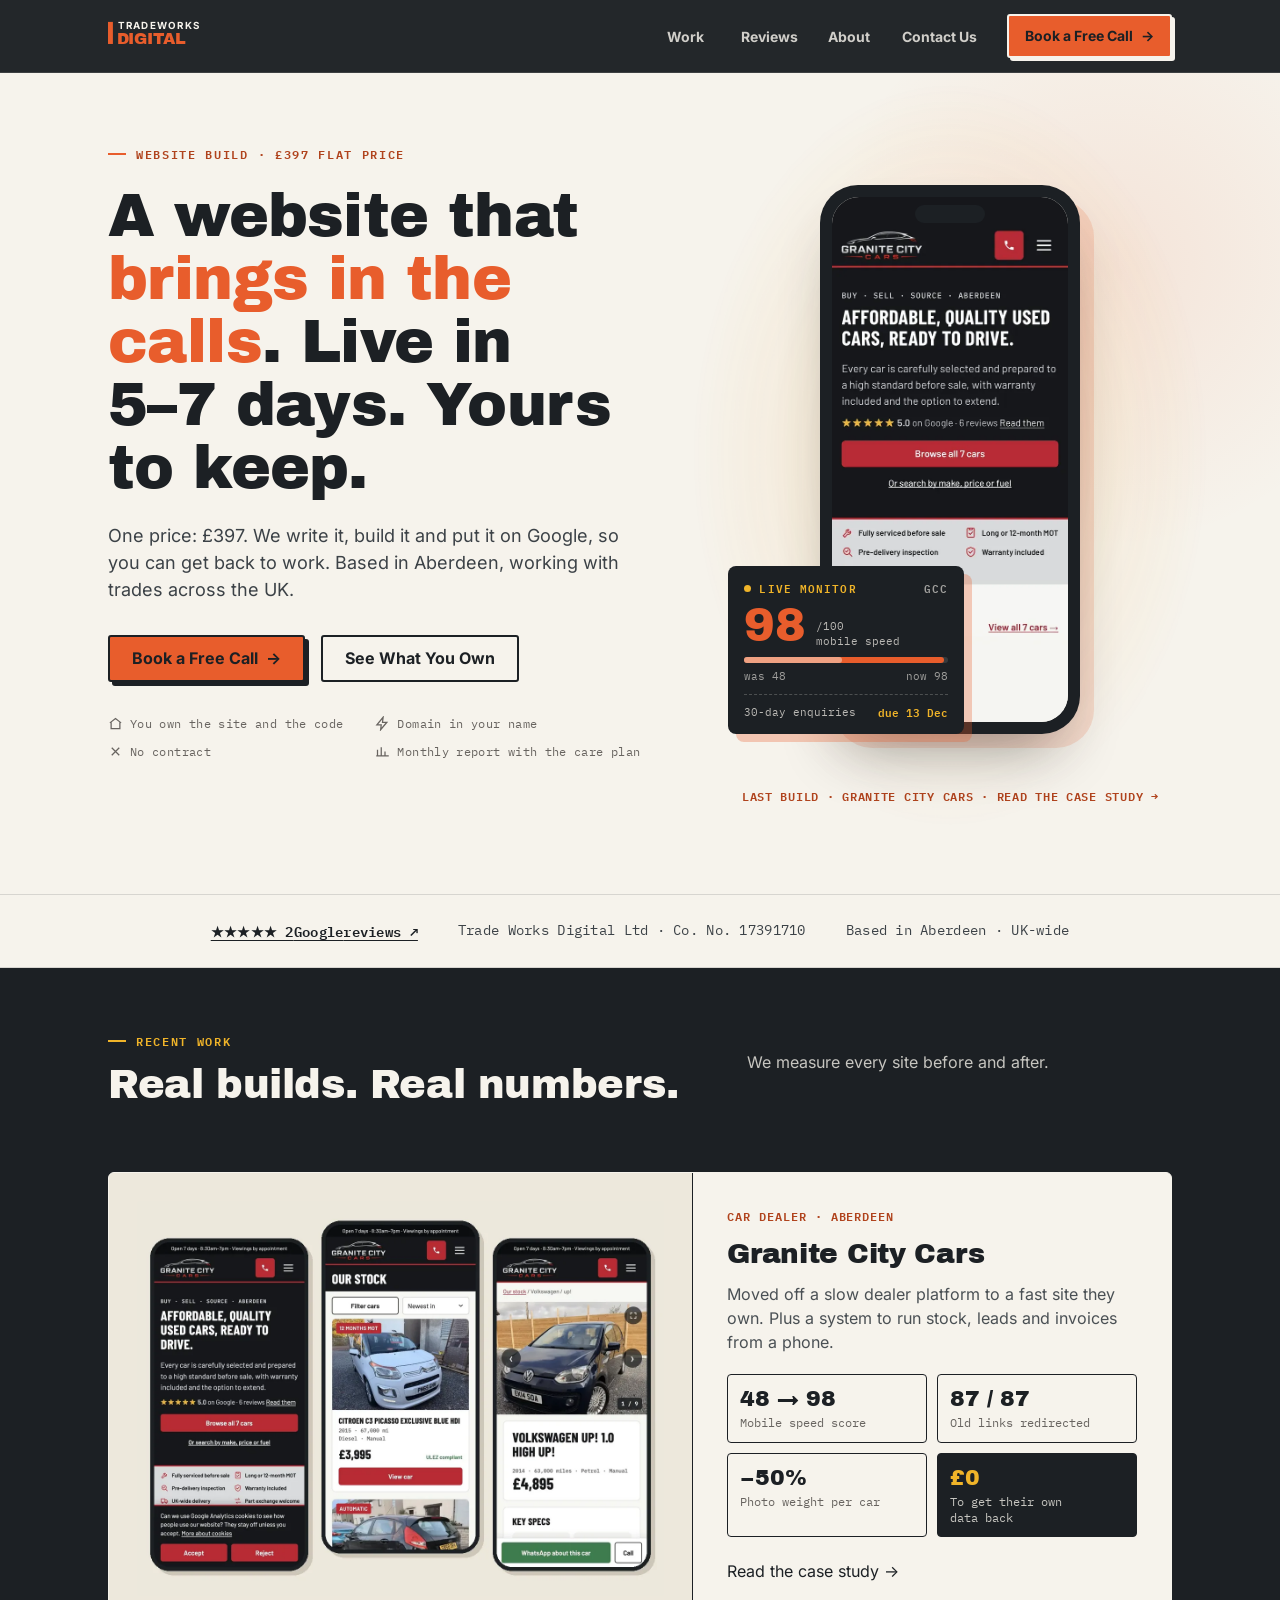
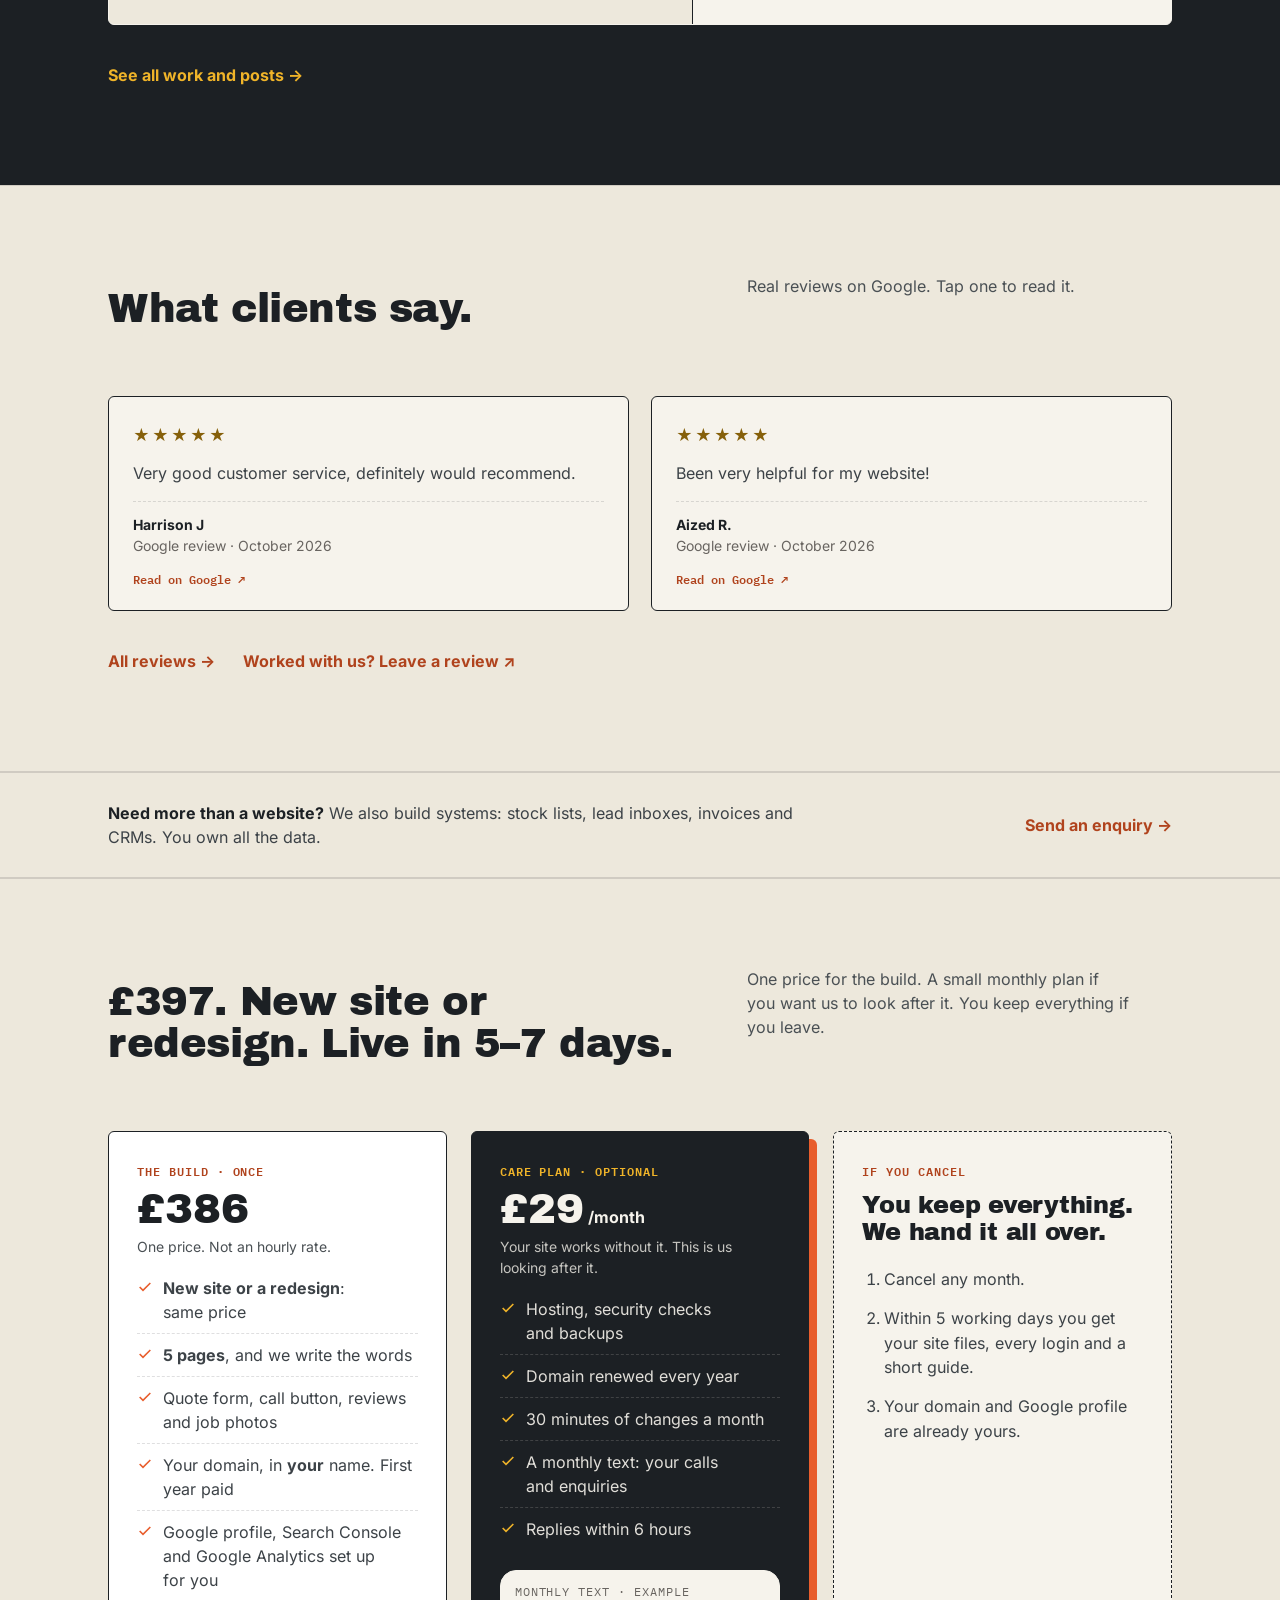
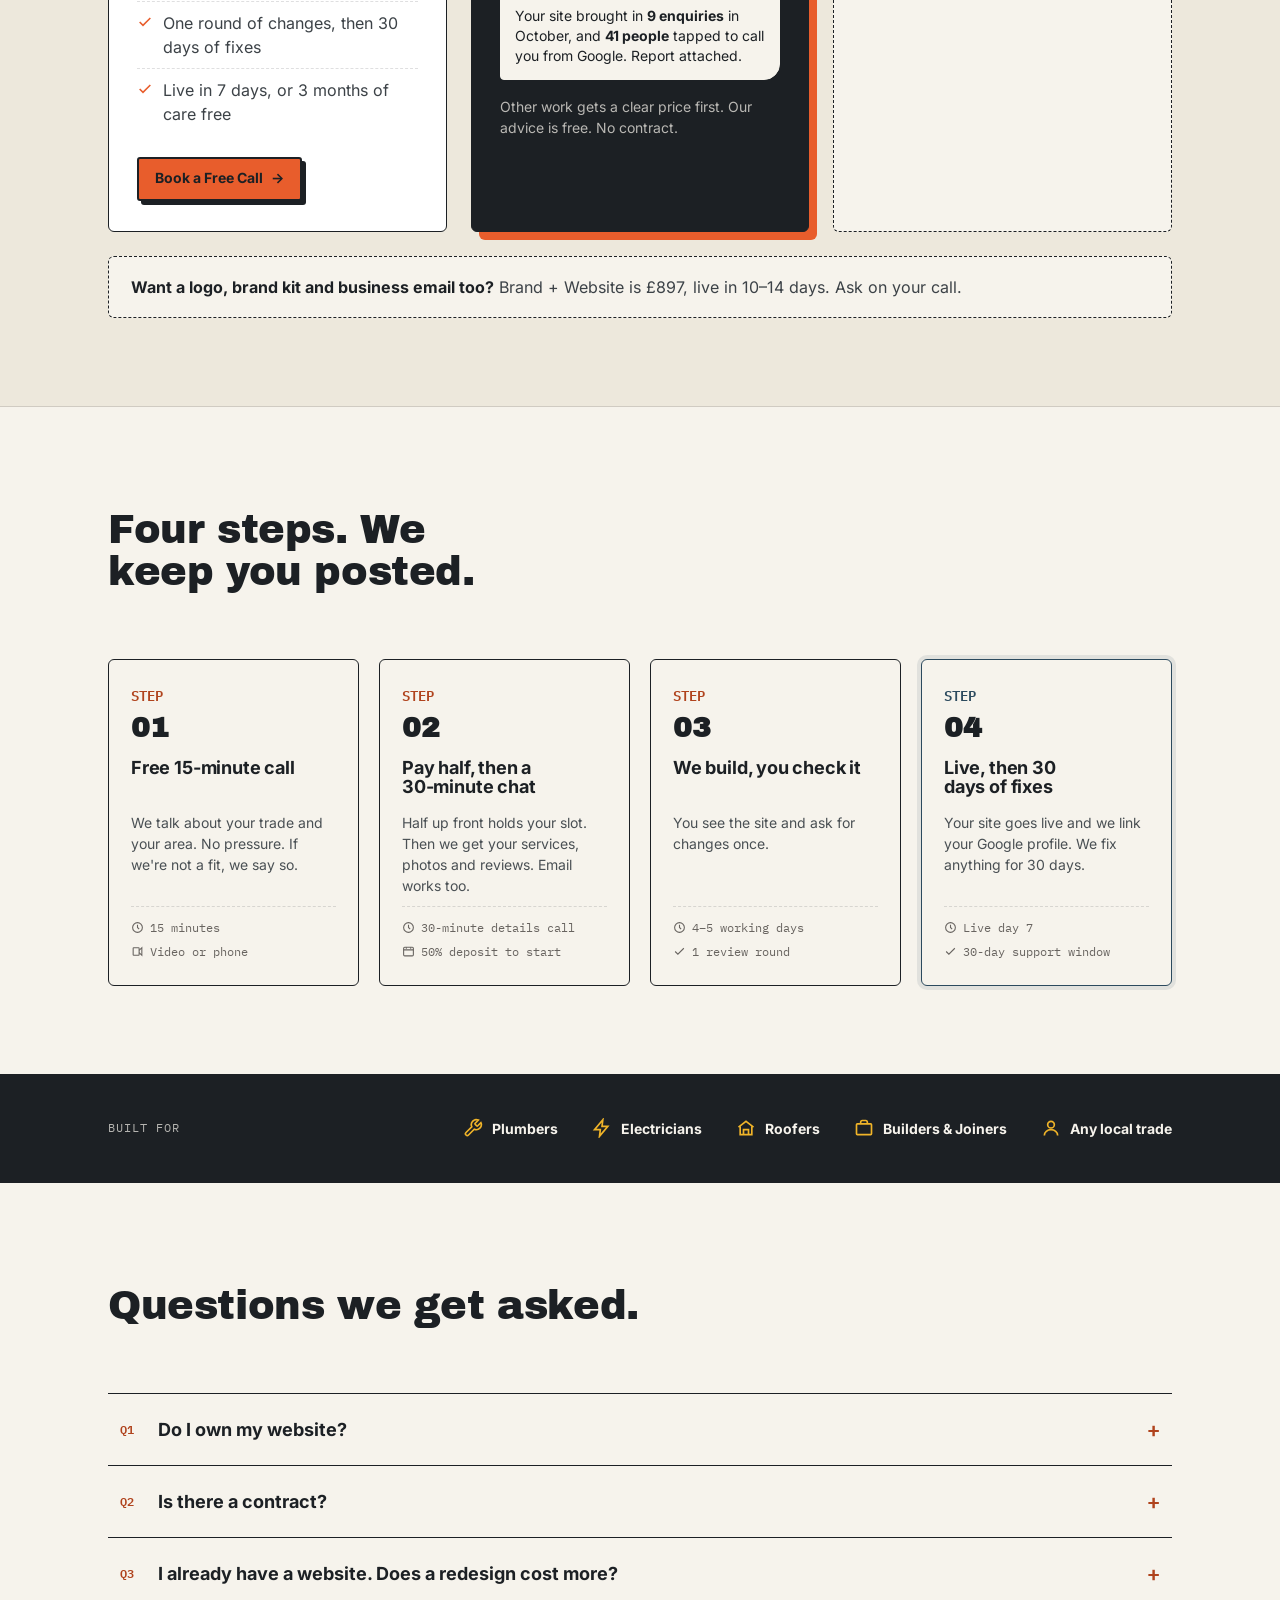
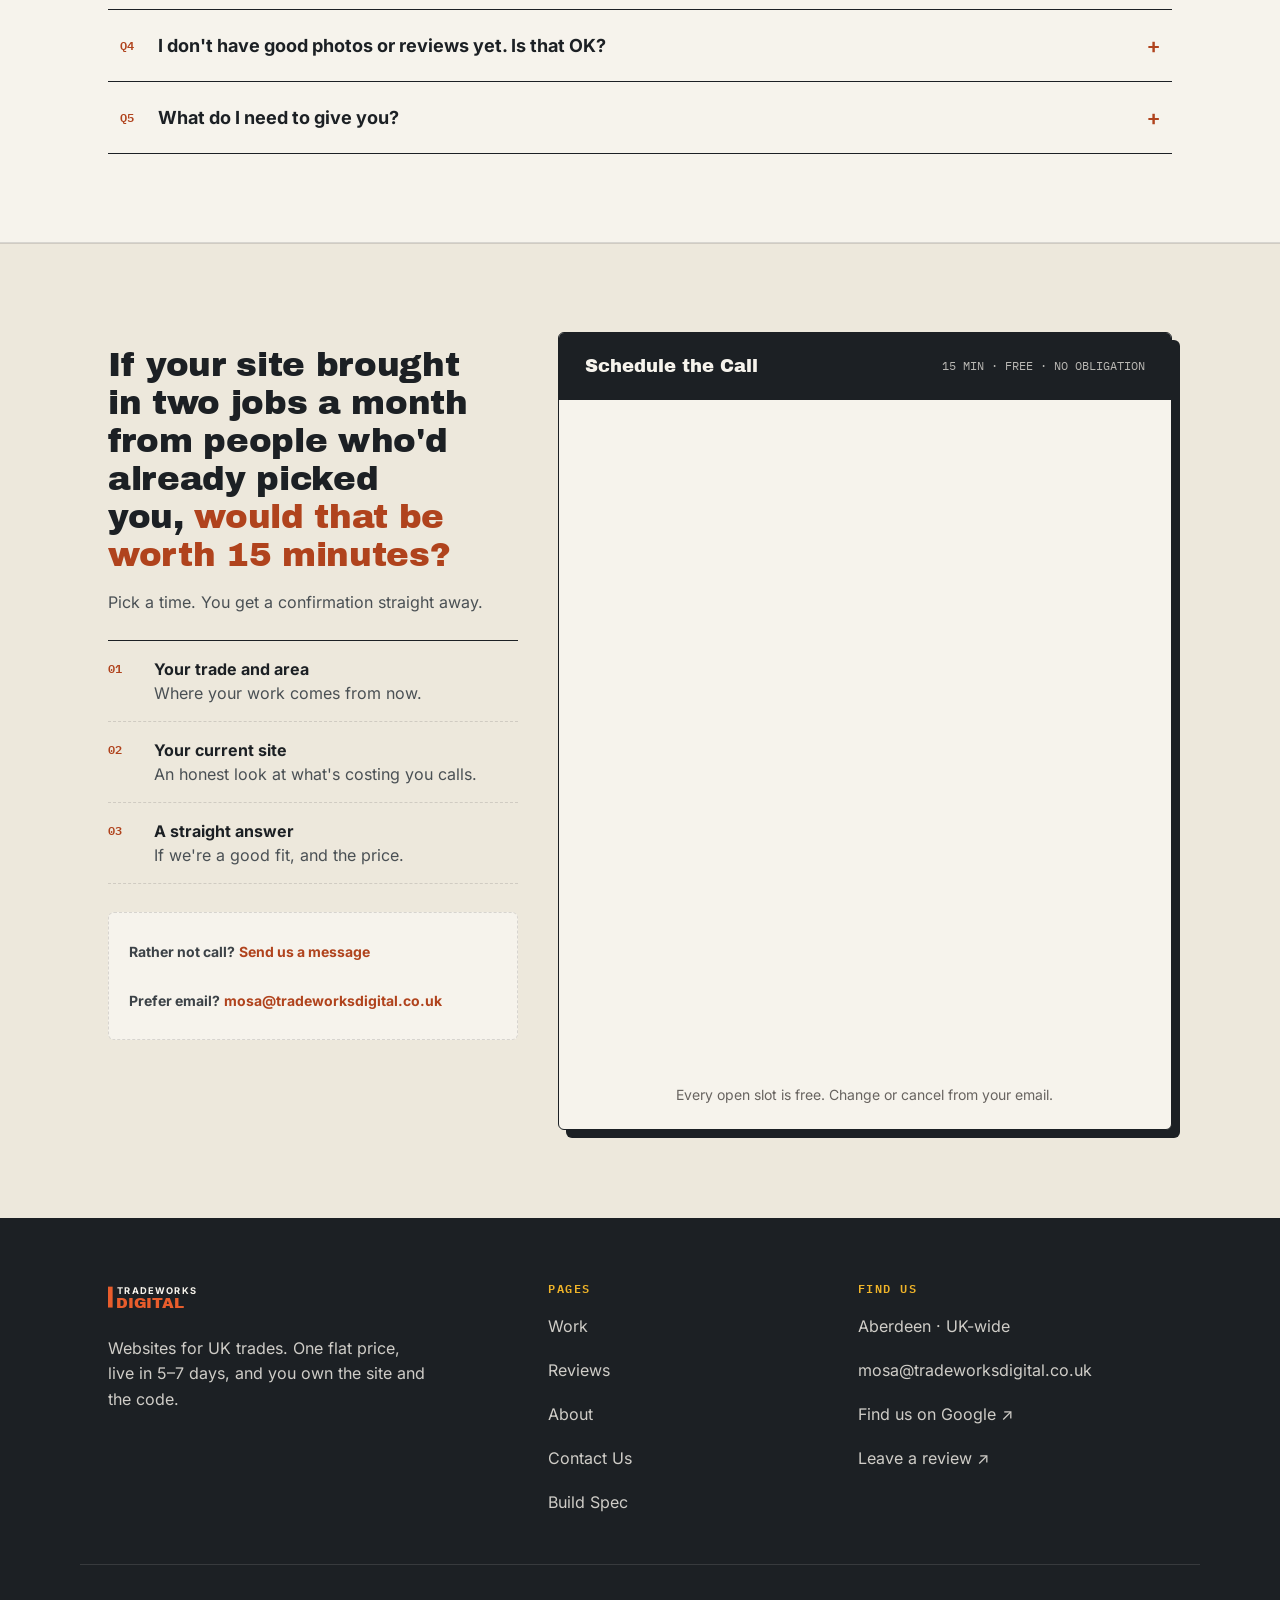
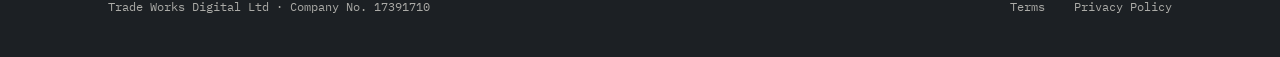
==== index.html @ 538f1e6b "Drop 27 section labels that only repeated their heading (Impeccable audit) Co-Authored-By: Claude Op" ====
<!DOCTYPE html>
<html lang="en-GB" class="no-js">
<head>
<meta charset="UTF-8">
<meta http-equiv="Content-Security-Policy" content="default-src 'self'; script-src 'self' 'sha256-6/lz1vq9qzdP3aj3UI9QHzFb2ZiH1ji3YXIqNXmiZIc=' 'sha256-ZiOa55It14nsoHtOd8aW+Wl+EVnmyFcN3dk/f5ePjhc=' 'sha256-xMEne5xSNlgeOligOATNEvyFpyN5H3HG/E/qDyG8S5Y=' https://app.cal.com; style-src 'self' 'unsafe-inline'; img-src 'self' data:; font-src 'self'; connect-src 'self' https://crm.tradeworksdigital.co.uk https://app.cal.com; frame-src https://app.cal.com; form-action 'self' https://crm.tradeworksdigital.co.uk; base-uri 'self'; object-src 'none'; upgrade-insecure-requests">
<meta name="text-scale" content="scale">
<meta name="viewport" content="width=device-width, initial-scale=1.0">
<script>document.documentElement.className=document.documentElement.className.replace('no-js','js');</script>
<title>Website Design for Trades in Aberdeen | Tradeworks Digital</title>
<meta name="description" content="We build websites for plumbers, electricians, roofers, and other trades across Aberdeen and the UK. Pay one flat price: £397. Your site goes live in 5–7 days. It gets your phone ringing.">
<meta name="robots" content="index, follow">
<meta name="theme-color" content="#1C2024">
<link rel="canonical" href="https://www.tradeworksdigital.co.uk/">
<link rel="icon" type="image/svg+xml" href="favicon-circle.svg">
<link rel="icon" type="image/png" sizes="32x32" href="favicon-circle-32.png">
<link rel="icon" type="image/png" sizes="16x16" href="favicon-circle-16.png">
<link rel="apple-touch-icon" sizes="180x180" href="apple-touch-icon.png">
<meta property="og:type" content="website">
<meta property="og:site_name" content="Tradeworks Digital">
<meta property="og:title" content="Website Design for Trades in Aberdeen | Tradeworks Digital">
<meta property="og:description" content="We build websites for plumbers, electricians, roofers, and other trades across Aberdeen and the UK. Pay one flat price: £397. Your site goes live in 5–7 days. It gets your phone ringing.">
<meta property="og:url" content="https://www.tradeworksdigital.co.uk/">
<!-- Share image (4 Nov 2026): source is build-scripts/share-image/share.html, rendered at 1200×630. -->
<meta property="og:image" content="https://www.tradeworksdigital.co.uk/images/share.jpg">
<meta property="og:image:width" content="1200">
<meta property="og:image:height" content="630">
<meta property="og:image:alt" content="Tradeworks Digital: a website that brings in the calls. Live in 5–7 days. Yours to keep.">
<meta name="twitter:card" content="summary_large_image">
<meta name="twitter:image" content="https://www.tradeworksdigital.co.uk/images/share.jpg">
<meta name="twitter:title" content="Website Design for Trades in Aberdeen | Tradeworks Digital">
<meta name="twitter:description" content="We build websites for plumbers, electricians, roofers, and other trades across Aberdeen and the UK. Pay one flat price: £397. Your site goes live in 5–7 days. It gets your phone ringing.">
<link rel="preload" as="font" type="font/woff2" href="fonts/archivo-black-400.woff2" crossorigin>
<link rel="preload" as="font" type="font/woff2" href="fonts/inter-400.woff2" crossorigin>
<link rel="stylesheet" href="site.css">
<style>
  /* ---------- HERO ---------- */
  .hero{padding:72px 0 76px; position:relative; overflow:hidden;}
  .hero::before{content:""; position:absolute; right:-140px; top:-120px; width:620px; height:620px; border-radius:50%; background:radial-gradient(circle, rgba(232,93,44,0.10), rgba(232,93,44,0) 65%); pointer-events:none;}
  .hero-grid{display:grid; grid-template-columns:1.12fr 0.88fr; gap:56px; align-items:center; position:relative;}
  .ticket-stamp{font-family:'IBM Plex Mono','IBM Plex Mono Fallback',monospace; font-size:0.75rem; font-weight:600; color:var(--steel); display:inline-flex; align-items:center; letter-spacing:0.06em; margin-bottom:18px;}
  .ticket-stamp .stamp-dot{display:inline-block; width:6px; height:6px; border-radius:50%; background:var(--orange); margin-right:7px;}
  .hero h1{font-size:clamp(2.375rem,5vw,3.75rem); margin-bottom:22px;}
  .hero h1 em{font-style:normal; color:var(--orange);}
  .hero p.lede{font-size:1.125rem; color:var(--ink-soft); max-width:520px; margin-bottom:32px;}
  .hero-ctas{display:flex; gap:16px; flex-wrap:wrap; margin-bottom:34px;}
  .trust-row{display:flex; gap:12px 26px; flex-wrap:wrap; font-family:'IBM Plex Mono','IBM Plex Mono Fallback',monospace; font-size:0.75rem; color:var(--grey); letter-spacing:0.03em;}
  .trust-row span{display:flex; align-items:center; gap:7px;}
  .trust-row svg{width:15px; height:15px; stroke:var(--grey); flex-shrink:0;}

  /* phone + mini ticket */
  .hero-visual{position:relative; display:flex; justify-content:center; padding:10px 0 30px;}
  .phone{width:260px; aspect-ratio:9/19; background:var(--ink); border-radius:38px; padding:12px; box-shadow:0 34px 60px -24px rgba(28,32,36,.45), 14px 14px 0 rgba(232,93,44,.16); position:relative;}
  .phone::before{content:""; position:absolute; top:20px; left:50%; width:70px; height:18px; margin-left:-35px; background:var(--ink); border-radius:12px; z-index:2;}
  .phone-screen{width:100%; height:100%; border-radius:27px; overflow:hidden; background:var(--paper);}
  .phone-screen img{width:100%; height:100%; object-fit:cover; object-position:top;}
  .screen-mock{height:100%; display:flex; flex-direction:column;}
  .sm-bar{background:var(--ink); padding:40px 14px 10px; display:flex; align-items:center; gap:6px;}
  .sm-bar i{width:4px; height:16px; background:var(--orange); display:block;}
  .sm-bar b{font:600 0.5rem/1 'IBM Plex Mono',monospace; letter-spacing:.12em; color:var(--paper);}
  .sm-body{padding:18px 14px; display:flex; flex-direction:column; gap:10px;}
  .sm-eyebrow{font:600 0.4688rem/1 'IBM Plex Mono',monospace; letter-spacing:.1em; color:var(--orange-dark);}
  .sm-h{font-family:'Archivo Black','Archivo Black Fallback',sans-serif; font-size:1.125rem; line-height:1.12;}
  .sm-h em{font-style:normal; color:var(--orange-dark);}
  .sm-line{height:6px; border-radius:3px; background:rgba(28,32,36,.12);}
  .sm-line.s{width:70%;}
  .sm-btn{align-self:flex-start; margin-top:4px; background:var(--orange); color:var(--ink); font:700 0.5625rem/1 'Inter',sans-serif; padding:9px 12px; border:1.5px solid var(--ink); box-shadow:2px 2px 0 var(--ink); border-radius:2px;}
  .sm-photo{margin:6px 14px 0; flex:1; min-height:120px; border-radius:6px; background:linear-gradient(160deg, #3a4a56, #1C2024); position:relative; overflow:hidden;}
  .sm-photo::after{content:""; position:absolute; left:-10%; right:-10%; bottom:-30%; height:70%; background:repeating-linear-gradient(-12deg, rgba(240,180,41,.0) 0 14px, rgba(240,180,41,.18) 14px 16px);}
  .sm-stars{padding:12px 14px 16px; font:600 0.5625rem/1 'IBM Plex Mono',monospace; color:var(--ink);}
  .phone-cap{position:absolute; bottom:0; left:0; right:0; text-align:center; font-family:'IBM Plex Mono','IBM Plex Mono Fallback',monospace; font-size:0.75rem; color:var(--grey); letter-spacing:.06em;}

  .mini-ticket{position:absolute; left:0; bottom:68px; width:252px; background:var(--ink); color:var(--paper); border-radius:6px; overflow:hidden; box-shadow:8px 8px 0 rgba(232,93,44,.30);}
  .mini-ticket::before{content:""; display:block; height:5px; background:var(--yellow);}
  .mt-in{padding:12px 14px 14px;}
  .mt-head{white-space:nowrap; display:flex; justify-content:space-between; align-items:center; gap:8px; padding-bottom:9px; border-bottom:1px dashed rgba(246,243,236,.22); font-family:'IBM Plex Mono','IBM Plex Mono Fallback',monospace; font-size:0.75rem;}
  .mt-head .num{color:rgba(246,243,236,.7);}
  .mt-status{display:inline-flex; align-items:center; color:var(--yellow); font-weight:600; border:1px solid var(--yellow); border-radius:2px; padding:3px 6px;}
  .mt-status .pulse-dot{width:6px; height:6px; margin-right:5px;}
  .mt-row{display:flex; justify-content:space-between; gap:10px; padding:7px 0; border-bottom:1px solid rgba(246,243,236,.1); font-size:0.7812rem;}
  .mt-row span{font-family:'IBM Plex Mono','IBM Plex Mono Fallback',monospace; font-size:0.75rem; color:rgba(246,243,236,.7);}
  .mt-total{display:flex; justify-content:space-between; align-items:baseline; padding-top:9px;}
  .mt-total span:first-child{font-family:'IBM Plex Mono','IBM Plex Mono Fallback',monospace; font-size:0.75rem; color:rgba(246,243,236,.7);}
  .mt-price{font-family:'Archivo Black','Archivo Black Fallback',sans-serif; font-size:1.5rem; color:var(--orange);}
  .results-card{display:block; text-decoration:none; color:var(--paper); width:276px; transition:transform .2s var(--ease), box-shadow .2s var(--ease);}
@media (hover:hover){ .results-card:hover{transform:translate(-3px,-3px); box-shadow:11px 11px 0 rgba(232,93,44,.45); color:var(--paper);} }
  .results-card:focus-visible{outline:3px solid var(--orange); outline-offset:4px;}
  .mt-big{display:flex; align-items:baseline; gap:10px; padding-top:12px; font-family:'Archivo Black','Archivo Black Fallback',sans-serif;}
  .mt-from{font-size:1.375rem; color:rgba(246,243,236,.66);}
  .mt-arrow{font-size:1.125rem; color:rgba(246,243,236,.66);}
  .mt-big .mt-price{font-size:2.125rem; line-height:1;}
  .mt-biglabel{font-family:'IBM Plex Mono','IBM Plex Mono Fallback',monospace; font-size:0.75rem; color:rgba(246,243,236,.7); padding:4px 0 8px; border-bottom:1px solid rgba(246,243,236,.1);}
  .results-card .mt-row{align-items:center;}
  .results-card .mt-row span, .results-card .mt-row b{white-space:nowrap;}
  .mt-row b.pending{font-family:'IBM Plex Mono','IBM Plex Mono Fallback',monospace; font-size:0.75rem; font-weight:600; color:var(--yellow);}
  .mt-foot{display:flex; justify-content:space-between; align-items:center; gap:8px; padding-top:10px; font-size:0.75rem; color:rgba(246,243,236,.75);}
  .mt-go{font-weight:700; color:var(--paper); white-space:nowrap;}
  .mt-go .arrow{display:inline-block; transition:transform .18s var(--ease);}
@media (hover:hover){ .results-card:hover .mt-go .arrow{transform:translateX(4px);} }

  /* ---------- PROOF STRIP ---------- */
  .proof-strip{background:var(--steel); color:var(--paper); padding:18px 0;}
  .proof-strip .wrap{display:flex; align-items:center; justify-content:center; flex-wrap:wrap; gap:14px 40px;}
  .proof-strip span{font-family:'IBM Plex Mono','IBM Plex Mono Fallback',monospace; font-size:0.875rem; font-weight:500; letter-spacing:0.02em; color:var(--paper); text-align:center;}

  /* ---------- OFFER ---------- */
  .offer{background:var(--paper-dim); border-top:1px solid var(--line); border-bottom:1px solid var(--line);}
  .offer-grid{display:grid; grid-template-columns:1fr 1fr; border:1.5px solid var(--ink); border-radius:6px; overflow:hidden; background:var(--paper); box-shadow:8px 8px 0 var(--ink);}
  .offer-col{padding:38px 36px;}
  .offer-col + .offer-col{border-left:1.5px solid var(--ink); background:var(--ink); color:var(--paper);}
  .offer-col h3{font-size:0.875rem; font-family:'IBM Plex Mono','IBM Plex Mono Fallback',monospace; letter-spacing:0.08em; text-transform:uppercase; color:var(--orange-dark); margin-bottom:20px;}
  .offer-col.dark h3{color:var(--yellow);}
  .offer-list{list-style:none;}
  .offer-list li{display:flex; gap:12px; align-items:flex-start; padding:11px 0; border-bottom:1px dashed var(--line); font-size:1rem; transition:transform .18s var(--ease);}
  .offer-col.dark .offer-list li{border-bottom:1px dashed rgba(246,243,236,0.18);}
  .offer-list li:last-child{border-bottom:none;}
  .offer-list svg{width:16px; height:16px; flex-shrink:0; margin-top:3px; stroke:var(--orange);}
  .offer-col.dark .offer-list svg{stroke:var(--yellow);}
  @media (hover:hover){ .offer-list li:hover{transform:translateX(4px);} }
  .price-tag{margin-top:26px; padding-top:22px; border-top:1.5px solid rgba(246,243,236,0.2); display:flex; align-items:flex-end; justify-content:space-between; gap:16px; flex-wrap:wrap;}
  .price-tag .amt{font-family:'Archivo Black','Archivo Black Fallback',sans-serif; font-size:2.5rem; color:var(--paper); line-height:1;}
  .price-tag .sub{font-family:'IBM Plex Mono','IBM Plex Mono Fallback',monospace; font-size:0.75rem; color:rgba(246,243,236,0.7); margin-top:6px;}

  /* ---------- PROCESS ---------- */
  .process-list{display:flex; flex-direction:column;}
  .p-step{display:grid; grid-template-columns:90px 1fr; gap:28px; padding:30px 0; border-top:1.5px solid var(--ink);}
  .process-list .p-step:last-child{border-bottom:1.5px solid var(--ink);}
  .p-step .step-num{font-family:'IBM Plex Mono','IBM Plex Mono Fallback',monospace; font-size:0.875rem; font-weight:600; color:var(--orange-dark); align-self:start;}
  .p-step .step-num .big{display:block; font-family:'Archivo Black','Archivo Black Fallback',sans-serif; font-size:2.125rem; color:var(--ink); margin-top:2px;}
  .p-step-body h3{font-size:1.25rem; margin-bottom:8px; font-family:'Inter','Inter Fallback',sans-serif; font-weight:700;}
  .p-step-body p{color:var(--ink-muted); font-size:1rem; max-width:560px; margin-bottom:10px;}
  .p-step-body .meta{font-family:'IBM Plex Mono','IBM Plex Mono Fallback',monospace; font-size:0.75rem; color:var(--grey); display:flex; gap:16px; flex-wrap:wrap;}
  .p-step-body .meta span{display:flex; align-items:center; gap:6px;}
  .p-step-body .meta svg{width:13px; height:13px; stroke:var(--grey);}

  /* ---------- WORK TEASER ---------- */
  .work-teaser{background:var(--ink); color:var(--paper);}
  .work-teaser .section-head p{color:rgba(246,243,236,.78);}
  .case-card{display:grid; grid-template-columns:1.1fr 0.9fr; background:var(--paper); color:var(--ink); border:1.5px solid var(--paper); border-radius:6px; overflow:hidden; text-decoration:none;}
@media (hover:hover){ .case-card.lift:hover{box-shadow:7px 7px 0 var(--orange);} }
  .case-media{background:var(--paper-dim); padding:28px; display:flex; align-items:center; justify-content:center; border-right:1.5px solid var(--ink);}
  .browser{width:100%; background:var(--paper); border:1.5px solid var(--ink); border-radius:6px; overflow:hidden; box-shadow:6px 6px 0 rgba(28,32,36,.12);}
  .browser-bar{display:flex; gap:5px; padding:8px 10px; background:var(--ink);}
  .browser-bar i{width:8px; height:8px; border-radius:50%; background:rgba(246,243,236,.35); display:block;}
  .browser img{width:100%; aspect-ratio:16/10; object-fit:cover; object-position:top;}
  .browser-mock{aspect-ratio:16/10; display:grid; grid-template-rows:auto 1fr; background:#F4F1EC;}
  .bm-nav{display:flex; align-items:center; justify-content:space-between; padding:10px 14px; background:#141414; color:#fff; font:700 0.625rem/1 'Inter',sans-serif; letter-spacing:.06em;}
  .bm-nav b{color:#FF5A52;}
  .bm-grid{display:grid; grid-template-columns:repeat(3, minmax(0,1fr)); gap:10px; padding:14px;}
  .bm-car{background:#fff; border:1px solid rgba(0,0,0,.08); border-radius:4px; overflow:hidden;}
  .bm-car i{display:block; aspect-ratio:4/3; background:linear-gradient(150deg,#c9ccd1,#8d939b);}
  .bm-car s{display:block; height:5px; margin:7px 8px 3px; background:rgba(0,0,0,.14); border-radius:3px; text-decoration:none;}
  .bm-car u{display:block; height:5px; width:45%; margin:0 8px 8px; background:#E0312B; border-radius:3px; text-decoration:none;}
  .case-body{padding:34px 34px 32px; display:flex; flex-direction:column; gap:14px;}
  .case-tag{font-family:'IBM Plex Mono','IBM Plex Mono Fallback',monospace; font-size:0.75rem; font-weight:600; letter-spacing:.08em; color:var(--orange-dark);}
  .case-body h3, .case-body h2{font-size:1.75rem;}
  .case-body p{color:var(--ink-muted); font-size:1rem;}
  .case-stats{list-style:none; display:grid; grid-template-columns:repeat(3, minmax(0,1fr)); gap:10px; margin:6px 0 8px;}
  .case-stats li{border:1.5px solid var(--ink); border-radius:4px; padding:12px 12px 10px;}
  .case-stats b{display:block; font-family:'Archivo Black','Archivo Black Fallback',sans-serif; font-size:1.375rem; font-weight:400; line-height:1.1;}
  .case-stats span{display:block; margin-top:4px; font-family:'IBM Plex Mono','IBM Plex Mono Fallback',monospace; font-size:0.75rem; color:var(--grey); line-height:1.35;}
  .case-body .btn{align-self:flex-start; margin-top:auto;}
  .work-more{margin-top:28px;}
  .work-more .tlink{color:var(--yellow);}

  /* ---------- REVIEWS TEASER ---------- */
  .reviews-teaser{background:var(--paper-dim); border-top:1px solid var(--line); border-bottom:1px solid var(--line);}
  .review-grid{display:grid; grid-template-columns:repeat(3, minmax(0,1fr)); gap:22px;}
  .review-card{background:var(--paper); border:1.5px solid var(--ink); border-radius:6px; padding:26px 24px 22px; display:flex; flex-direction:column; gap:14px; text-decoration:none; color:var(--ink);}
  .review-card .stars{color:#B7820F; font-size:1rem; letter-spacing:2px;}
  .review-card blockquote{font-size:1rem; line-height:1.6; color:var(--ink-soft); flex-grow:1;}
  .review-card .who{font-weight:700; font-size:0.875rem; border-top:1px dashed var(--line); padding-top:12px;}
  .review-card .who span{display:block; font-weight:400; font-size:0.875rem; color:var(--grey);}
  .review-card .go{font-family:'IBM Plex Mono','IBM Plex Mono Fallback',monospace; font-size:0.75rem; font-weight:600; color:var(--orange-dark);}
  .review-ask{background:var(--ink); color:var(--paper); border-color:var(--ink); justify-content:space-between;}
  .review-ask h3{font-size:1.375rem;}
  .review-ask p{color:rgba(246,243,236,.78); font-size:1rem;}
  .reviews-more{margin-top:28px;}

  /* ---------- TRADES BAR ---------- */
  .trades-bar{background:var(--ink); color:var(--paper); padding:44px 0;}
  .trades-bar .wrap{display:flex; align-items:center; justify-content:space-between; flex-wrap:wrap; gap:26px;}
  .trades-bar .label{font-family:'IBM Plex Mono','IBM Plex Mono Fallback',monospace; font-size:0.75rem; letter-spacing:0.08em; text-transform:uppercase; color:rgba(246,243,236,0.7);}
  .trades-icons{display:flex; gap:34px; flex-wrap:wrap;}
  .trades-icons span{display:flex; align-items:center; gap:9px; font-size:0.875rem; font-weight:600;}
  .trades-icons svg{width:20px; height:20px; stroke:var(--yellow);}

  /* ---------- FAQ ---------- */
  .faq{border-bottom:1px solid var(--line);}
  .faq-list{display:flex; flex-direction:column;}
  .faq-item{border-top:1.5px solid var(--ink);}
  .faq-list .faq-item:last-child{border-bottom:1.5px solid var(--ink);}
  .faq-item summary{list-style:none; cursor:pointer; display:flex; justify-content:space-between; align-items:center; gap:20px; padding:22px 12px; font-weight:700; font-size:1.125rem;}
  .faq-item summary::-webkit-details-marker{display:none;}
  .faq-item summary .qhead{display:flex; align-items:center; flex-grow:1;}
  .faq-item summary .qnum{font-family:'IBM Plex Mono','IBM Plex Mono Fallback',monospace; font-size:0.75rem; color:var(--orange-dark); margin-right:14px; flex-shrink:0;}
  .faq-item summary .plus{font-family:'IBM Plex Mono','IBM Plex Mono Fallback',monospace; font-size:1.375rem; line-height:1; color:var(--orange-dark); flex-shrink:0;}
  .faq-item .faq-a{padding:0 12px 24px 50px; color:var(--ink-muted); font-size:1rem; max-width:720px;}

  /* ---------- BOOKING ---------- */
  .booking{background:var(--paper-dim); border-top:1px solid var(--line);}
  .book-grid{display:grid; grid-template-columns:0.8fr 1.2fr; gap:40px; align-items:start;}
  .book-side h2{font-size:clamp(1.75rem,3.4vw,2.5rem); margin:14px 0 16px;}
  .book-side > p{color:var(--ink-muted); font-size:1rem; margin-bottom:26px;}
  .call-list{list-style:none; display:flex; flex-direction:column; gap:0; border-top:1.5px solid var(--ink); margin-bottom:28px;}
  .call-list li{display:grid; grid-template-columns:34px 1fr; gap:12px; padding:16px 0; border-bottom:1px dashed var(--line); font-size:1rem;}
  .call-list .n{font-family:'IBM Plex Mono','IBM Plex Mono Fallback',monospace; font-size:0.75rem; font-weight:600; color:var(--orange-dark); padding-top:2px;}
  .call-list b{display:block;}
  .call-list span{color:var(--ink-muted);}
  .book-alt{background:var(--paper); border:1.5px dashed var(--line); border-radius:6px; padding:18px 20px; font-size:0.875rem; color:var(--ink-soft); display:flex; flex-direction:column; gap:8px;}
  .book-panel{background:var(--paper); border:1.5px solid var(--ink); border-radius:6px; overflow:hidden; box-shadow:8px 8px 0 var(--ink);}
  .book-panel-head{background:var(--ink); color:var(--paper); padding:20px 26px; display:flex; justify-content:space-between; align-items:center; flex-wrap:wrap; gap:10px;}
  .book-panel-head .t{font-family:'Archivo Black','Archivo Black Fallback',sans-serif; font-size:1.125rem;}
  .book-panel-head .d{font-family:'IBM Plex Mono','IBM Plex Mono Fallback',monospace; font-size:0.75rem; color:rgba(246,243,236,0.72);}
  .book-body-single{padding:20px 20px 24px;}
  .book-body-single #cal-inline{width:100%; height:650px; overflow-y:auto;}
  .book-note{font-size:0.875rem; color:var(--grey); margin-top:14px; line-height:1.5; text-align:center;}

  @media (max-width:860px){
    .hero{padding:44px 0 56px;}
    .hero-grid, .offer-grid, .case-card, .book-grid{grid-template-columns:1fr;}
    .offer-col + .offer-col{border-left:none; border-top:1.5px solid var(--ink);}
    .hero-visual{padding-top:24px;}
    .phone{width:230px;}
    .mini-ticket{left:auto; right:50%; margin-right:20px; bottom:40px; width:268px;}
    .case-media{border-right:none; border-bottom:1.5px solid var(--ink); padding:18px;}
    .case-body{padding:24px 22px;}
    .case-stats b{font-size:1.125rem;}
    .review-grid{grid-template-columns:1fr;}
    .p-step{grid-template-columns:56px 1fr; gap:16px; padding:24px 0;}
    .p-step::before{left:-12px;}
    .p-step .step-num .big{font-size:1.5rem;}
    .faq-item .faq-a{padding-left:12px;}
    .offer-grid{box-shadow:5px 5px 0 var(--ink);}
  }
  @media (max-width:420px){
    .mini-ticket{right:auto; left:0; margin-right:0;}
  }


  /* BREATHE on the light hero: a warm amber glow behind the phone swells in time with the
     MONITORED dot, about six breaths (~15s), then rests. Pauses off screen; still for reduced motion. */
  .hero-visual{isolation:isolate;}
  .breathe{position:absolute; left:50%; top:46%; width:540px; height:780px; margin:-390px 0 0 -270px; z-index:-1; pointer-events:none;
    background:radial-gradient(closest-side, rgba(240,160,41,.38), rgba(240,160,41,.12) 55%, rgba(240,160,41,0));
    opacity:.7; transform:scale(.97); animation:tw-breathe 2.4s ease-in-out 6 both; will-change:transform, opacity;}
  @keyframes tw-breathe{0%,100%{opacity:.7; transform:scale(.97);}50%{opacity:1; transform:scale(1.07);}}
  .results-card .pulse-dot{animation:tw-pulse 2.4s ease-in-out 6;}
  .hero.is-offscreen .breathe, .hero.is-offscreen .pulse-dot{animation-play-state:paused;}
  @media (max-width:860px){ .breathe{width:420px; height:620px; margin:-310px 0 0 -210px; top:50%;} }
  .results-card:not(a){cursor:default;}
  @media (hover:hover){ .results-card:not(a):hover{transform:none; box-shadow:8px 8px 0 rgba(232,93,44,.30);} }

  /* ---------- CUSTOM SYSTEMS (premium) ---------- */
  .custom-band{background:var(--ink); color:var(--paper);}
  .custom-grid{display:grid; grid-template-columns:1.05fr .95fr; gap:44px; align-items:center;}
  .custom-grid h2{font-size:clamp(1.75rem,3.4vw,2.5rem); margin:14px 0 16px;}
  .custom-grid > div > p{color:rgba(246,243,236,.82); font-size:1rem; margin-bottom:26px; max-width:520px;}
  .custom-card{background:var(--paper); color:var(--ink); border:1.5px solid var(--paper); border-radius:6px; padding:28px 26px; box-shadow:8px 8px 0 var(--orange); display:flex; flex-direction:column; gap:12px;}
  .custom-card .tag{font-family:'IBM Plex Mono','IBM Plex Mono Fallback',monospace; font-size:0.75rem; font-weight:600; letter-spacing:.08em; color:var(--orange-dark);}
  .custom-card h3{font-size:1.375rem;}
  .custom-card ul{list-style:none; border-top:1.5px solid var(--ink);}
  .custom-card li{padding:11px 0; border-bottom:1px dashed var(--line); font-size:1rem; color:var(--ink-soft);}
  .custom-card .own{font-size:0.875rem; color:var(--ink-muted);}
  @media (max-width:860px){ .custom-grid{grid-template-columns:1fr; gap:32px;} }

  /* ---------- 6 Nov: ownership pitch additions ---------- */
  .own-badges{list-style:none; display:flex; flex-wrap:wrap; gap:10px;}
  .own-badges li{display:flex; align-items:center; gap:9px; background:var(--ink); color:var(--paper); padding:11px 15px; border-radius:var(--radius); font-weight:700; font-size:1rem;}
  .own-badges svg{width:17px; height:17px; stroke:var(--yellow); flex-shrink:0;}
  .o-card .text-bubble{margin-top:20px; background:var(--paper); color:var(--ink); border:1.5px solid var(--paper); border-radius:16px 16px 16px 4px; padding:12px 14px;}
  .o-card .text-bubble .tb-label{display:block; font-family:'IBM Plex Mono','IBM Plex Mono Fallback',monospace; font-size:0.75rem; letter-spacing:.08em; color:var(--grey); margin-bottom:5px;}
  .o-card .text-bubble p{font-size:0.875rem; line-height:1.45;}

  .work-tabs{display:flex; flex-wrap:wrap; gap:10px; margin:0 0 26px;}
  .work-tab{font:inherit; font-weight:700; font-size:1rem; min-height:44px; padding:10px 18px; border-radius:var(--radius); border:1.5px solid rgba(246,243,236,.45); background:transparent; color:var(--paper); cursor:pointer; display:inline-flex; align-items:center; gap:10px; transition:background var(--dur) var(--ease), color var(--dur) var(--ease), border-color var(--dur) var(--ease);}
  .work-tab .count{font-family:'IBM Plex Mono','IBM Plex Mono Fallback',monospace; font-size:0.75rem; font-weight:600; opacity:.8;}
  .work-tab[aria-selected="true"]{background:var(--paper); color:var(--ink); border-color:var(--paper);}
  @media (hover:hover){ .work-tab[aria-selected="false"]:hover{border-color:var(--paper);} }
  .work-tab:focus-visible{outline:3px solid var(--orange); outline-offset:3px;}
  .work-panel[hidden]{display:none;}
  .case-stats.four{grid-template-columns:repeat(2, minmax(0,1fr));}
  .case-stats li.own-tile{background:var(--ink); color:var(--paper); border-color:var(--ink);}
  .case-stats li.own-tile b{color:var(--yellow);}
  .case-stats li.own-tile span{color:rgba(246,243,236,.78);}
  .gcc-system{margin-top:22px; border:1.5px dashed rgba(246,243,236,.4); border-radius:6px; padding:22px 24px;}
  .gcc-system .tag{display:block; font-family:'IBM Plex Mono','IBM Plex Mono Fallback',monospace; font-size:0.75rem; letter-spacing:.08em; color:var(--yellow); margin-bottom:10px;}
  .gcc-system ul{list-style:none; display:grid; grid-template-columns:repeat(2, minmax(0,1fr)); gap:4px 28px;}
  .gcc-system li{padding:8px 0; border-bottom:1px dashed var(--line-dark); font-size:1rem; color:rgba(246,243,236,.88);}
  .blog-grid{display:grid; grid-template-columns:repeat(2, minmax(0,1fr)); gap:24px;}
  .post-card{background:var(--paper); color:var(--ink); border:1.5px solid var(--paper); border-radius:6px; overflow:hidden; display:flex; flex-direction:column;}
  .post-media{background:var(--steel); padding:20px; display:grid; grid-template-columns:repeat(3, minmax(0,1fr)); gap:10px; min-height:150px; box-sizing:border-box;}
  .post-media .pm-car{background:var(--paper); border-radius:4px; overflow:hidden; display:flex; flex-direction:column;}
  .post-media .pm-car i{display:block; flex-grow:1; min-height:62px; background:var(--paper-dim);}
  .post-media .pm-car b{display:block; padding:7px 8px; font-family:'IBM Plex Mono','IBM Plex Mono Fallback',monospace; font-size:0.75rem; font-weight:600; letter-spacing:.06em;}
  .post-media .pm-car.dark{background:var(--ink);}
  .post-media .pm-car.dark i{background:#2a3036;}
  .post-media .pm-car.dark b{color:var(--yellow);}
  .post-media.compare{grid-template-columns:1fr 1fr; gap:1px; padding:0; background:rgba(28,32,36,.2); font-family:'IBM Plex Mono','IBM Plex Mono Fallback',monospace; font-size:0.75rem;}
  .post-media.compare span{background:var(--ink); color:rgba(246,243,236,.75); padding:12px 14px;}
  .post-media.compare span.o{background:var(--paper); color:var(--ink); font-weight:600;}
  .post-body{padding:24px 26px 22px; display:flex; flex-direction:column; gap:12px; flex-grow:1;}
  .post-body h3{font-size:1.375rem; line-height:1.2;}
  .post-body p{color:var(--ink-muted); font-size:1rem;}
  .post-status{margin-top:auto; font-family:'IBM Plex Mono','IBM Plex Mono Fallback',monospace; font-size:0.75rem; font-weight:600; letter-spacing:.06em; color:var(--grey);}

  .two-jobs{padding:96px 0 40px;}
  .jobs-grid{display:grid; grid-template-columns:repeat(2, minmax(0,1fr)); gap:24px;}
  .job-card{background:#FFFFFF; border:1.5px solid var(--ink); border-radius:6px; padding:32px 30px; display:flex; flex-direction:column; gap:14px;}
  .job-card.dark{background:var(--ink); color:var(--paper); border-color:var(--ink); box-shadow:8px 8px 0 var(--orange);}
  .job-card .tag{font-family:'IBM Plex Mono','IBM Plex Mono Fallback',monospace; font-size:0.75rem; font-weight:600; letter-spacing:.08em; color:var(--orange-dark);}
  .job-card.dark .tag, .job-card.dark .own b{color:var(--yellow);}
  .job-card h3{font-size:1.625rem;}
  .job-card p{color:var(--ink-muted); font-size:1rem;}
  .job-card.dark p{color:rgba(246,243,236,.85);}
  .job-card .own{font-size:1rem; color:var(--ink);}
  .job-card.dark .own{color:var(--paper);}
  .job-card .tlink{margin-top:auto; align-self:flex-start; font-weight:700; padding:10px 0;}
  .job-card.dark .tlink{color:var(--paper);}

  .offer3{display:grid; grid-template-columns:repeat(3, minmax(0,1fr)); gap:24px; align-items:stretch;}
  .o-card{background:#FFFFFF; border:1.5px solid var(--ink); border-radius:6px; padding:30px 28px; display:flex; flex-direction:column;}
  .o-card.dark{background:var(--ink); color:var(--paper); box-shadow:8px 8px 0 var(--orange);}
  .o-card.cancel{background:var(--paper); border-style:dashed;}
  .o-card .tag{font-family:'IBM Plex Mono','IBM Plex Mono Fallback',monospace; font-size:0.75rem; font-weight:600; letter-spacing:.08em; color:var(--orange-dark); margin-bottom:8px;}
  .o-card.dark .tag{color:var(--yellow);}
  .o-card .amt{font-family:'Archivo Black','Archivo Black Fallback',sans-serif; font-size:2.625rem; line-height:1; margin-bottom:6px;}
  .o-card .amt small{font-family:'Inter','Inter Fallback',sans-serif; font-size:1rem; font-weight:700;}
  .o-card .note{font-size:0.875rem; color:var(--ink-muted); margin-bottom:16px;}
  .o-card.dark .note{color:rgba(246,243,236,.78);}
  .o-card h3{font-size:1.5rem; line-height:1.15; margin:4px 0 16px;}
  .o-card ul, .o-card ol{padding-left:20px; font-size:1rem; line-height:1.65; color:var(--ink-soft);}
  .o-card.dark ul{color:rgba(246,243,236,.9);}
  .o-card li{margin-bottom:6px;}
  .o-card .fine{margin-top:16px; font-size:0.875rem; color:rgba(246,243,236,.72);}
  .o-card .btn{margin-top:auto; align-self:flex-start;}
  .o-card .o-foot{margin-top:22px; padding-top:20px; border-top:1px dashed var(--line);}

  #process .process-list{display:grid; grid-template-columns:repeat(4, minmax(0,1fr)); gap:20px;}
  #process .p-step{grid-template-columns:1fr; gap:12px; padding:24px 22px; border:1.5px solid var(--ink); border-radius:6px; background:var(--paper);}
  #process .process-list .p-step:last-child{border-bottom:1.5px solid var(--ink); background:var(--ink); color:var(--paper);}
  #process .p-step:last-child .step-num{color:var(--yellow);}
  #process .p-step:last-child .step-num .big, #process .p-step:last-child h3{color:var(--paper);}
  #process .p-step:last-child p{color:rgba(246,243,236,.85);}
  #process .p-step:last-child .meta, #process .p-step:last-child .meta svg{color:rgba(246,243,236,.72); stroke:rgba(246,243,236,.72);}
  #process .p-step .step-num .big{font-size:1.75rem;}
  #process .p-step-body h3{font-size:1.125rem;}
  #process .p-step-body p{font-size:0.875rem;}

  .book-side h2{font-size:clamp(1.625rem,2.7vw,2.125rem); line-height:1.12;}
  .book-side h2 em{font-style:normal; color:var(--orange-dark);}
  .spec{padding:96px 0;}
  .spec-grid{display:grid; grid-template-columns:.85fr 1.15fr; gap:44px; align-items:start;}
  .spec-grid h2{font-size:clamp(1.75rem,3.4vw,2.5rem); margin:14px 0 16px;}
  .spec-grid > div > p{color:var(--ink-muted); font-size:1rem; margin-bottom:24px;}
  .spec-tiles{display:grid; grid-template-columns:1fr 1fr; gap:14px;}
  .spec-tile{background:#FFFFFF; border:1.5px solid var(--ink); border-radius:6px; padding:18px 20px;}
  .spec-tile span{display:block; font-family:'IBM Plex Mono','IBM Plex Mono Fallback',monospace; font-size:0.75rem; letter-spacing:.08em; color:var(--orange-dark); margin-bottom:6px;}
  .spec-tile b{font-family:'Archivo Black','Archivo Black Fallback',sans-serif; font-weight:400; font-size:1.375rem; line-height:1.15;}
  .handover{grid-column:1 / -1; background:var(--ink); color:var(--paper); border-radius:6px; padding:22px 24px;}
  .handover .tag{display:block; font-family:'IBM Plex Mono','IBM Plex Mono Fallback',monospace; font-size:0.75rem; letter-spacing:.08em; color:var(--yellow); margin-bottom:10px;}
  .handover ul{padding-left:20px; columns:2 220px; column-gap:28px; font-size:1rem; line-height:1.75;}

  @media (max-width:1020px){
    #process .process-list{grid-template-columns:repeat(2, minmax(0,1fr));}
    .offer3{grid-template-columns:1fr 1fr;}
    .o-card.cancel{grid-column:1 / -1;}
  }
  @media (max-width:860px){
    .blog-grid, .jobs-grid, .offer3, .spec-grid, .spec-tiles{grid-template-columns:1fr;}
    .gcc-system ul{grid-template-columns:1fr;}
    .two-jobs{padding:72px 0 24px;}
    .spec{padding:72px 0;}
  }
  @media (max-width:560px){ #process .process-list{grid-template-columns:1fr;} }

  /* ---------- 6 Nov, second pass ---------- */
  .hero .eyebrow{margin-bottom:22px;}
  .proof-strip{background:var(--paper); color:var(--ink); border-top:1px solid var(--line); border-bottom:1px solid var(--line); padding:14px 0;}
  .proof-strip span, .proof-strip a{font-family:'IBM Plex Mono','IBM Plex Mono Fallback',monospace; font-size:0.875rem; font-weight:500; letter-spacing:0.02em; color:var(--ink-soft); text-align:center;}
  .proof-strip a{color:var(--ink); font-weight:600; text-decoration:underline; text-underline-offset:3px; padding:10px 0; min-height:44px; box-sizing:border-box; display:inline-flex; align-items:center;}
  @media (hover:hover){ .proof-strip a:hover{color:var(--orange-dark);} }
  .work-teaser{padding-top:64px;}
  .work-teaser a.case-card{color:var(--ink);}
  .work-teaser .case-stats.four{grid-template-columns:repeat(2, minmax(0,1fr));}

  .review-grid.two{grid-template-columns:repeat(2, minmax(0,1fr)); align-items:stretch; max-width:860px;}
  .review-grid.two .review-card blockquote{flex-grow:1;}
  .reviews-more{display:flex; flex-wrap:wrap; gap:8px 28px; align-items:center;}

  .o-card ul.ticks{list-style:none; padding-left:0;}
  .o-card ul.ticks li{display:flex; gap:10px; align-items:flex-start; padding:9px 0; margin:0; border-bottom:1px dashed var(--line); line-height:1.5;}
  .o-card.dark ul.ticks li{border-bottom-color:rgba(246,243,236,.16);}
  .o-card ul.ticks li:last-child{border-bottom:none;}
  .o-card ul.ticks svg{width:16px; height:16px; flex-shrink:0; margin-top:3px; stroke:var(--orange);}
  .o-card.dark ul.ticks svg{stroke:var(--yellow);}
  .o-card ol{padding-left:22px;}
  .o-card ol li{padding:4px 0; line-height:1.55;}
  .o-card .note{margin-bottom:10px;}
  .o-card .o-foot{border-top:none; padding-top:22px; margin-top:auto;}

  #process .p-step{display:flex; flex-direction:column; gap:10px;}
  #process .p-step-body{display:flex; flex-direction:column; flex-grow:1;}
  #process .p-step-body h3{min-height:2.6em; display:flex; align-items:flex-end; margin-bottom:8px;}
  #process .p-step-body p{flex-grow:1;}
  #process .p-step-body .meta{margin-top:12px; padding-top:12px; border-top:1px dashed var(--line); flex-direction:column; gap:6px;}
  #process .process-list .p-step:last-child{background:var(--paper); color:var(--ink); border-color:var(--orange); box-shadow:0 0 0 4px rgba(232,93,44,.12);}
  #process .p-step:last-child .step-num{color:var(--orange-dark);}
  #process .p-step:last-child .step-num .big, #process .p-step:last-child h3{color:var(--ink);}
  #process .p-step:last-child p{color:var(--ink-muted);}
  #process .p-step:last-child .meta, #process .p-step:last-child .meta svg{color:var(--grey); stroke:var(--grey);}

  .spec-panel{background:var(--ink); color:var(--paper); border-radius:6px; padding:26px 28px; box-shadow:8px 8px 0 rgba(232,93,44,.25);}
  .spec-panel::before{content:""; display:block; height:5px; background:var(--yellow); margin:-26px -28px 22px; border-radius:6px 6px 0 0;}
  .spec-rows{display:grid; grid-template-columns:1fr 1fr; gap:0 32px; margin:0 0 20px;}
  .spec-rows div{display:flex; justify-content:space-between; gap:16px; padding:12px 0; border-bottom:1px dashed rgba(246,243,236,.18);}
  .spec-rows dt{font-family:'IBM Plex Mono','IBM Plex Mono Fallback',monospace; font-size:0.75rem; letter-spacing:.08em; color:rgba(246,243,236,.72);}
  .spec-rows dd{font-weight:700; font-size:1rem; margin:0; text-align:right; white-space:nowrap;}
  .spec-rows div{align-items:baseline;}
  .spec-panel .tag{display:block; font-family:'IBM Plex Mono','IBM Plex Mono Fallback',monospace; font-size:0.75rem; letter-spacing:.08em; color:var(--yellow); margin-bottom:8px;}
  .spec-panel ul{padding-left:20px; columns:2 220px; column-gap:28px; font-size:1rem; line-height:1.75; color:rgba(246,243,236,.9);}
  @media (max-width:860px){
    .review-grid.two{grid-template-columns:1fr;}
    .spec-rows{grid-template-columns:1fr;}
  }
  .phone-link{display:block; color:inherit; text-decoration:none; border-radius:38px;}
  .phone-link:focus-visible{outline:3px solid var(--orange); outline-offset:6px;}
  @media (hover:hover){ .phone-link .phone{transition:transform var(--dur) var(--ease);} .phone-link:hover .phone{transform:translateY(-4px);} }
  .phone-cap a{display:inline-flex; align-items:center; min-height:44px; color:var(--orange-dark); font-weight:600; text-decoration:none;}
  .phone-cap a:hover{text-decoration:underline;}
  @media (min-width:761px) and (max-width:1100px){ .jobs-grid{grid-template-columns:1fr 1fr;} }
  /* 13 Nov: process cards, no side bar, soft glow on hover, final step in steel blue */
  #process .p-step::before{display:none;}
  #process .p-step:hover h3{transform:none;}
  #process .p-step:hover .big{color:inherit;}
  #process .p-step{transition:border-color var(--dur) var(--ease), box-shadow var(--dur) var(--ease);}
  @media (hover:hover){ #process .p-step:hover{border-color:var(--orange); box-shadow:0 0 0 4px rgba(232,93,44,.14), 0 10px 24px -14px rgba(232,93,44,.45);} }
  #process .process-list .p-step:last-child{border-color:var(--steel); box-shadow:0 0 0 4px rgba(44,74,94,.10);}
  #process .p-step:last-child .step-num{color:var(--steel);}
  @media (hover:hover){ #process .process-list .p-step:last-child:hover{border-color:var(--steel); box-shadow:0 0 0 4px rgba(44,74,94,.18), 0 10px 24px -14px rgba(44,74,94,.5);} }
  .book-alt a.tlink{display:inline-flex; align-items:center; min-height:44px;}
  .book-steps{font-size:1rem; color:var(--ink-soft); margin:18px 0 6px; padding:12px 14px; border:1px dashed var(--line); border-radius:6px; background:var(--paper);}

  .brand-strip{margin-top:24px; padding:18px 22px; border:1.5px dashed var(--ink); border-radius:6px; background:var(--paper);}
  .brand-strip p{font-size:1rem; color:var(--ink-soft); max-width:none;}
  .brand-strip b{color:var(--ink);}
  .sf-legal{display:inline-flex; gap:20px; flex-wrap:wrap;}
  .nw{white-space:nowrap;}
  .custom-band{padding:28px 0; background:var(--paper-dim); border-top:1px solid var(--line); border-bottom:1px solid var(--line);}
  .custom-band .wrap{display:flex; flex-wrap:wrap; align-items:center; justify-content:space-between; gap:12px 24px;}
  .custom-band p{max-width:70ch; color:var(--ink-soft);}
  .custom-band b{color:var(--ink);}
  .custom-band .tlink{display:inline-flex; align-items:center; min-height:44px; font-weight:700;}
</style>
<script type="application/ld+json">
{
  "@context": "https://schema.org",
  "@type": "ProfessionalService",
  "name": "Tradeworks Digital",
  "description": "We build websites for plumbers, electricians, roofers, and other local trades. You pay one flat price.",
  "url": "https://www.tradeworksdigital.co.uk/",
  "priceRange": "£397–£897",
  "areaServed": [
    {
      "@type": "City",
      "name": "Aberdeen"
    },
    "GB"
  ],
  "address": {
    "@type": "PostalAddress",
    "addressLocality": "Aberdeen",
    "addressCountry": "GB"
  },
  "geo": {
    "@type": "GeoCoordinates",
    "latitude": 57.1497,
    "longitude": -2.0943
  },
  "email": "mosa@tradeworksdigital.co.uk",
  "sameAs": [
    "https://www.google.com/maps?cid=4431950925162973770"
  ],
  "makesOffer": {
    "@type": "Offer",
    "name": "Lead-generating website build for trades businesses",
    "priceCurrency": "GBP",
    "price": "397"
  }
}
</script>
<script src="site.js" defer></script>
<style id="ux">
  .btn{font-size:1rem;}
  .btn-sm{min-height:44px; font-size:0.875rem;}
  .sh-link,.sf-link{min-width:44px;}
  .reviews-more .tlink,.work-more .tlink{display:inline-flex; align-items:center; min-height:44px;}
  .doc > *{max-width:70ch;}
  .table-note{max-width:75ch;}
  .stars,.review-card .stars{color:#86600A;}
  .hero > .wrap > p{max-width:70ch;}
  .review-grid.two{max-width:none;}
</style>
<style id="home-layout">
  .o-card details.more{margin-top:4px;}
  .o-card details.more summary{list-style:none; cursor:pointer; display:inline-flex; align-items:center; gap:8px; min-height:44px; font-weight:700; font-size:0.875rem; color:var(--orange-dark); text-decoration:underline; text-underline-offset:4px;}
  .o-card details.more summary::-webkit-details-marker{display:none;}
  .o-card.dark details.more summary{color:var(--yellow);}
  .o-card details.more[open] summary span{display:inline-block; transform:rotate(45deg);}
  .o-card details.more > ul.ticks{border-top:1px dashed var(--line);}
  .o-card.dark details.more > ul.ticks{border-top-color:rgba(246,243,236,.16);}
</style>
<style id="hero-v2">
  .hero-visual{flex-direction:column; align-items:center; gap:22px; padding:10px 0 0;}
  .hero-visual .mini-ticket{position:relative; left:auto; right:auto; bottom:auto; margin:0; width:min(100%, 440px);}
  .mt-head{white-space:normal; flex-wrap:wrap; justify-content:flex-start; gap:8px 12px;}
  .mt-cols{display:grid; grid-template-columns:1.2fr 1fr 1fr; gap:14px; padding-top:12px;}
  .mt-col{display:flex; flex-direction:column; justify-content:flex-end; gap:6px; min-width:0;}
  .mt-col .mt-big{padding-top:0; gap:8px;}
  .mt-col .mt-big .mt-price{font-size:1.875rem;}
  .mt-col b.pending{font-size:0.875rem; line-height:30px;}
  .mt-col b.pending{font-family:'IBM Plex Mono','IBM Plex Mono Fallback',monospace; font-weight:600; color:var(--yellow);}
  .mt-lbl{font-family:'IBM Plex Mono','IBM Plex Mono Fallback',monospace; font-size:0.75rem; line-height:1.35; color:rgba(246,243,236,.72);}
  .hero-visual .phone-cap{position:static; margin:-8px 0 0;}
  .trust-row{display:grid; grid-template-columns:repeat(2, max-content); gap:12px 32px;}
  .trust-row span{line-height:1.3;}
  @media (max-width:860px){ .hero-visual .mini-ticket{width:min(100%, 420px);} }
  @media (max-width:480px){ .mt-cols{grid-template-columns:1fr 1fr;} .mt-cols .mt-col:first-child{grid-column:1 / -1;} .trust-row{grid-template-columns:1fr;} }
</style>
<style id="hero-v3">
  .hero-grid{align-items:start;}
  .hero-visual{display:block; padding:0; min-height:0;}
  .hero-visual .phone-link{width:260px; margin:40px 0 0 auto;}
  .hero-visual .mini-ticket{position:absolute; left:0; right:auto; bottom:64px; width:292px; margin:0; z-index:3;}
  .hero-visual .mt-head{flex-wrap:nowrap; justify-content:space-between;}
  .hero-visual .phone-cap{position:static; margin:18px 0 0; text-align:right;}
  @media (max-width:860px){
    .hero-grid{align-items:center;}
    .hero-visual{display:flex; flex-direction:column; align-items:center;}
    .hero-visual .phone-link{width:230px; margin:0 auto;}
    .hero-visual .mini-ticket{position:relative; bottom:auto; align-self:flex-start; width:min(100%, 292px); margin:-64px 0 0;}
    .hero-visual .phone-cap{text-align:center;}
  }
</style>
<style id="hero-v4">
  .hero-visual{display:flex; flex-direction:column; align-items:center; padding:0;}
  .hero-visual .phone-link{width:260px; margin:40px auto 0;}
  .hero-visual .phone-cap{position:static; margin:18px 0 0; text-align:center;}
  .mini-ticket.lm{position:absolute; left:0; right:auto; bottom:84px; width:236px; margin:0; z-index:3; padding:14px 16px 13px; border-radius:8px;
    font-family:'IBM Plex Mono','IBM Plex Mono Fallback',monospace; background:var(--ink); color:var(--paper); box-shadow:8px 8px 0 rgba(232,93,44,.30);}
  .mini-ticket.lm::before{display:none;}
  .lm-top{display:flex; align-items:center; font-size:0.6875rem; font-weight:600; letter-spacing:.1em; color:var(--yellow);}
  .lm-top .pulse-dot{width:7px; height:7px; margin-right:8px;}
  .lm-name{margin-left:auto; color:rgba(246,243,236,.6);}
  .lm-big{display:flex; align-items:flex-end; gap:10px; margin:10px 0 9px;}
  .lm-big b{font-family:'Archivo Black','Archivo Black Fallback',sans-serif; font-weight:400; font-size:2.875rem; line-height:.9; color:var(--orange);}
  .lm-big > span{font-size:0.6875rem; line-height:1.3; color:rgba(246,243,236,.72);}
  .lm-bar{position:relative; height:6px; border-radius:3px; background:rgba(246,243,236,.12);}
  .lm-bar i, .lm-bar u{position:absolute; left:0; top:0; bottom:0; border-radius:3px;}
  .lm-bar u{width:98%; background:var(--orange);}
  .lm-bar i{width:48%; background:rgba(246,243,236,.45); z-index:1;}
  .lm-bl{display:flex; justify-content:space-between; font-size:0.6875rem; color:rgba(246,243,236,.6); margin:5px 0 10px;}
  .lm-foot{display:flex; justify-content:space-between; gap:8px; border-top:1px dashed rgba(246,243,236,.22); padding-top:9px; font-size:0.6875rem; color:rgba(246,243,236,.72);}
  .lm-foot b{color:var(--yellow); font-weight:600;}
  @media (max-width:860px){
    .hero-visual .phone-link{width:230px; margin:0 auto;}
    .mini-ticket.lm{left:0; bottom:60px; width:224px;}
  }
</style>
<style id="design-v2">
  /* Text links: like the footer links on desktop, a line slides in under the words on hover; touch screens keep a steady line */
  .tlink{text-decoration:none; background:linear-gradient(currentColor, currentColor) left bottom / 0 2px no-repeat; background-origin:content-box; background-clip:content-box; transition:background-size var(--dur) var(--ease);}
  .tlink::after{display:none;}
  @media (hover:hover){ .tlink:hover, .tlink:focus-visible{background-size:100% 2px;} }
  @media (hover:none){ .tlink{background-size:100% 2px;} }
  .reviews-more .tlink, .work-more .tlink, .diary-band .tlink, .custom-band .tlink, .book-alt a.tlink, .job-card .tlink, .back-link.tlink{display:inline-block; min-height:0; padding:10px 0;}
  /* Section heads: heading left, intro right on wide screens, so the intro uses the full width at a readable line length */
  @media (min-width:980px){
    .section-head{max-width:none; display:grid; grid-template-columns:minmax(0,1.15fr) minmax(0,.85fr); column-gap:64px; align-items:start;}
    .section-head > .eyebrow{grid-column:1 / -1;}
    .section-head > h2{grid-column:1; margin-bottom:0;}
    .section-head > p{grid-column:2; margin:22px 0 0;}
  }
  @media (min-width:861px){
    #process .p-step{align-content:start;}
    #process .p-step-body{display:flex; flex-direction:column; height:100%;}
    #process .p-step-body h3{min-height:2.5em; align-items:flex-start;}
    #process .p-step-body .meta{margin-top:auto;}
  }
</style>
<script type="speculationrules">
{"prefetch":[{"where":{"and":[{"href_matches":"/*"},{"not":{"href_matches":"/*\\?*"}},{"not":{"selector_matches":"[rel~=nofollow], [download]"}}]},"eagerness":"moderate"}]}
</script>
</head>
<body>
<a class="skip-link" href="#main">Skip to content</a>
<header class="site-header">
  <nav class="wrap sh-nav" aria-label="Main">
    <a href="index.html" class="sh-logo" aria-label="Tradeworks Digital, home">
      <svg viewBox="0 0 160 62" xmlns="http://www.w3.org/2000/svg" role="img" aria-label="Tradeworks Digital">
        <rect x="0" y="8" width="8" height="36" fill="#E85D2C"/>
        <text x="16" y="20" font-family="Inter, Arial, sans-serif" font-weight="600" font-size="16" fill="#F6F3EC" letter-spacing="2">TRADEWORKS</text>
        <text x="14" y="44" font-family="Archivo Black, Arial, sans-serif" font-size="26" fill="#E85D2C" letter-spacing="-0.4">DIGITAL</text>
      </svg>
    </a>
    <div class="sh-links" id="site-menu">
      <a href="work.html" class="sh-link">Work</a>
      <a href="reviews.html" class="sh-link">Reviews</a>
      <a href="about.html" class="sh-link">About</a>
      <a href="contact.html" class="sh-link">Contact Us</a>
      <a href="tel:+441224XXXXXX" class="sh-link sh-tel tel-slot" data-slot="Phone number"><svg viewBox="0 0 24 24" fill="none" stroke-width="2" aria-hidden="true"><path d="M22 16.9v3a2 2 0 0 1-2.2 2 19.8 19.8 0 0 1-8.6-3.1 19.5 19.5 0 0 1-6-6A19.8 19.8 0 0 1 2.1 4.2 2 2 0 0 1 4.1 2h3a2 2 0 0 1 2 1.7c.1.9.4 1.8.7 2.7a2 2 0 0 1-.5 2.1L8 9.8a16 16 0 0 0 6 6l1.3-1.3a2 2 0 0 1 2.1-.4c.9.3 1.8.6 2.7.7a2 2 0 0 1 1.7 2z"/></svg><span>01224 XXX XXX</span></a>
      <a href="#book" class="btn btn-primary btn-sm">Book a Free Call <span class="arrow" aria-hidden="true">→</span></a>
    </div>
    <button type="button" class="sh-menu" aria-expanded="false" aria-controls="site-menu" aria-label="Open menu"><span></span><span></span><span></span></button>
  </nav>
</header>

<main id="main">
  <!-- HERO -->
  <section class="hero" data-pause-offscreen>
    <div class="wrap hero-grid">
      <div>
        <span class="eyebrow">Website build · £397 flat price</span>
        <h1>A website that <em>brings in the calls</em>. Live in <span class="nw">5–7 days</span>. Yours to keep.</h1>
        <p class="lede">One price: £397. We write it, build it and put it on Google, so you can get back to work. Based in Aberdeen, working with trades across the UK.</p>
        <div class="hero-ctas">
          <a href="#book" class="btn btn-primary">Book a Free Call <span class="arrow" aria-hidden="true">→</span></a>
          <a href="product.html#handover" class="btn btn-ghost">See What You Own</a>
        </div>
        <div class="trust-row">
          <span><svg viewBox="0 0 24 24" fill="none" stroke-width="2" aria-hidden="true"><path d="M3 11 12 4l9 7"/><path d="M5 10v10h14V10"/></svg> You own the site and the code</span>
          <span><svg viewBox="0 0 24 24" fill="none" stroke-width="2" aria-hidden="true"><path d="M13 2 3 14h7l-1 8 10-12h-7l1-8Z"/></svg> Domain in your name</span>
          <span><svg viewBox="0 0 24 24" fill="none" stroke-width="2" aria-hidden="true"><path d="M6 6l12 12M18 6 6 18"/></svg> No contract</span>
          <span><svg viewBox="0 0 24 24" fill="none" stroke-width="2" aria-hidden="true"><path d="M4 19V9M10 19V5M16 19v-7M22 19H2"/></svg> Monthly report with the care plan</span>
        </div>
      </div>

      <div class="hero-visual enter">
        <div class="breathe" aria-hidden="true"></div>
        <a href="granite-city-cars.html" class="phone-link" aria-label="Read the Granite City Cars case study"><figure class="phone">
          <div class="phone-screen">
            <img src="images/gcc-phone-520.webp" width="520" height="1155" alt="The Granite City Cars website on a phone" decoding="async">
          </div>
        </figure></a>
        
        <div class="mini-ticket results-card lm enter-2" aria-label="Granite City Cars, live monitor: mobile speed score 98 out of 100, up from 48. Enquiries for the first 30 days are due on 13 December.">
          <div class="lm-top"><span class="pulse-dot"></span>LIVE MONITOR<span class="lm-name">GCC</span></div>
          <div class="lm-big"><b><span data-count="98" data-from="48">98</span></b><span>/100<br>mobile speed</span></div>
          <div class="lm-bar" aria-hidden="true"><i></i><u></u></div>
          <div class="lm-bl" aria-hidden="true"><span>was 48</span><span>now 98</span></div>
          <div class="lm-foot" data-slot="30-day enquiries"><span>30-day enquiries</span><b>due 13 Dec</b></div>
        </div>
        <p class="phone-cap"><a href="granite-city-cars.html">LAST BUILD · GRANITE CITY CARS · READ THE CASE STUDY →</a></p>
      </div>
    </div>
  </section>

  <!-- PROOF STRIP -->
  <div class="proof-strip">
    <div class="wrap">
      <!-- SLOT: REVIEW COUNT — keep this number matching your Google Business Profile. -->
      <a href="https://www.google.com/maps?cid=4431950925162973770" target="_blank" rel="noopener" data-slot="Review count">&#9733;&#9733;&#9733;&#9733;&#9733; 2 <span class="ps-d">Google </span>reviews ↗</a>
      <i class="ps-sep" aria-hidden="true">·</i>
      <span><span class="ps-d">Trade Works Digital Ltd &middot; </span>Co. No. 17391710</span>
      <i class="ps-sep" aria-hidden="true">·</i>
      <span><span class="ps-d">Based in </span>Aberdeen<span class="ps-d"> &middot; UK-wide</span></span>
    </div>
  </div>

<!-- WORK TEASER -->
  <section class="work-teaser on-dark" id="work">
    <div class="wrap">
      <div class="section-head reveal">
        <span class="eyebrow">Recent Work</span>
        <h2>Real builds. Real numbers.</h2>
        <p>We measure every site before and after.</p>
      </div>
      <div class="work-panel">
        <a href="granite-city-cars.html" class="case-card lift reveal">
          <div class="case-media">
            <img class="case-shot" src="images/cs/gcc-card.webp" width="1200" height="900" alt="The Granite City Cars website on three phones: home page, stock list and a car page" loading="lazy" decoding="async">
          </div>
          <div class="case-body">
            <span class="case-tag">CAR DEALER · ABERDEEN</span>
            <h3>Granite City Cars</h3>
            <p>Moved off a slow dealer platform to a fast site they own. Plus a system to run stock, leads and invoices from a phone.</p>
            <ul class="case-stats four reveal-stagger" data-slot="Confirm live PageSpeed score">
              <li><b>48 → 98</b><span>Mobile speed score</span></li>
              <li><b>87 / 87</b><span>Old links redirected</span></li>
              <li><b>−50%</b><span>Photo weight per car</span></li>
              <li class="own-tile"><b>£0</b><span>To get their own data back</span></li>
            </ul>
          <span class="case-go">Read the case study <span class="arrow" aria-hidden="true">→</span></span>
          </div>
        </a>
      </div>
      <p class="work-more"><a href="work.html" class="tlink">See all work and posts →</a></p>
    </div>
  </section>

<!-- REVIEWS TEASER -->
  <section class="reviews-teaser" id="reviews">
    <div class="wrap">
      <div class="section-head reveal">
<h2>What clients say.</h2>
        <p>Real reviews on Google. Tap one to read it.</p>
      </div>

      <div class="review-grid two reveal-stagger">
        <!-- SLOT: REVIEW 1 — paste the quote (shorten to 2–3 sentences if needed), the reviewer's
             first name + trade/town as shown on Google. Keep the link as is. -->
        <a href="https://www.google.com/maps?cid=4431950925162973770" target="_blank" rel="noopener" class="review-card lift" data-slot="Review 1">
          <span class="stars" aria-label="5 out of 5 stars">★★★★★</span>
          <blockquote>Very good customer service, definitely would recommend.</blockquote>
          <div class="who">Harrison J<span>Google review · October 2026</span></div>
          <span class="go">Read on Google ↗</span>
        </a>
        <!-- SLOT: REVIEW 2 -->
        <a href="https://www.google.com/maps?cid=4431950925162973770" target="_blank" rel="noopener" class="review-card lift" data-slot="Review 2">
          <span class="stars" aria-label="5 out of 5 stars">★★★★★</span>
          <blockquote>Been very helpful for my website!</blockquote>
          <div class="who">Aized R.<span>Google review · October 2026</span></div>
          <span class="go">Read on Google ↗</span>
        </a>
      </div>

      <p class="reviews-more"><a href="reviews.html" class="tlink">All reviews →</a><a href="https://g.page/r/CUqKTYzic4E9EBI/review" target="_blank" rel="noopener" class="tlink">Worked with us? Leave a review ↗</a></p>
    </div>
  </section>

<!-- TWO KINDS OF JOB -->
  <section class="custom-band" id="custom">
    <div class="wrap reveal"><p><b>Need more than a website?</b> We also build systems: stock lists, lead inboxes, invoices and CRMs. You own all the data.</p><a href="contact.html?service=custom#enquiry" class="tlink">Send an enquiry →</a></div>
  </section>

<!-- OFFER -->
  <section class="offer" id="offer">
    <div class="wrap">
      <div class="section-head reveal">
<h2>£397. New site or redesign. Live in 5–7 days.</h2>
        <p>One price for the build. A small monthly plan if you want us to look after it. You keep everything if you leave.</p>
      </div>
      <div class="offer3 reveal-stagger">
        <div class="o-card">
          <span class="tag">THE BUILD · ONCE</span>
          <div class="amt" data-count="397" data-from="297" data-prefix="£">£397</div>
          <p class="note">One price. Not an hourly rate.</p>
          <ul class="ticks">
            <li><svg viewBox="0 0 24 24" fill="none" stroke-width="2.4" aria-hidden="true"><path d="M20 6 9 17l-5-5"/></svg><span><b>New site or a redesign</b>: same price</span></li>
            <li><svg viewBox="0 0 24 24" fill="none" stroke-width="2.4" aria-hidden="true"><path d="M20 6 9 17l-5-5"/></svg><span><b>5 pages</b>, and we write the words</span></li>
            <li><svg viewBox="0 0 24 24" fill="none" stroke-width="2.4" aria-hidden="true"><path d="M20 6 9 17l-5-5"/></svg><span>Quote form, call button, reviews and job photos</span></li>
            <li><svg viewBox="0 0 24 24" fill="none" stroke-width="2.4" aria-hidden="true"><path d="M20 6 9 17l-5-5"/></svg><span>Your domain, in <b>your</b> name. First year paid</span></li>
            <li><svg viewBox="0 0 24 24" fill="none" stroke-width="2.4" aria-hidden="true"><path d="M20 6 9 17l-5-5"/></svg><span>Google profile, Search Console and Google Analytics set up for you</span></li>
            <li><svg viewBox="0 0 24 24" fill="none" stroke-width="2.4" aria-hidden="true"><path d="M20 6 9 17l-5-5"/></svg><span>One round of changes, then 30 days of fixes</span></li>
            <li><svg viewBox="0 0 24 24" fill="none" stroke-width="2.4" aria-hidden="true"><path d="M20 6 9 17l-5-5"/></svg><span>Live in 7 days, or 3 months of care free</span></li>
          </ul>
          <div class="o-foot"><a href="#book" class="btn btn-primary btn-sm">Book a Free Call <span class="arrow" aria-hidden="true">→</span></a></div>
        </div>
        <div class="o-card dark">
          <span class="tag">CARE PLAN · OPTIONAL</span>
          <div class="amt">£29<small> /month</small></div>
          <p class="note">Your site works without it. This is us looking after it.</p>
          <ul class="ticks">
            <li><svg viewBox="0 0 24 24" fill="none" stroke-width="2.4" aria-hidden="true"><path d="M20 6 9 17l-5-5"/></svg><span>Hosting, security checks and backups</span></li>
            <li><svg viewBox="0 0 24 24" fill="none" stroke-width="2.4" aria-hidden="true"><path d="M20 6 9 17l-5-5"/></svg><span>Domain renewed every year</span></li>
            <li><svg viewBox="0 0 24 24" fill="none" stroke-width="2.4" aria-hidden="true"><path d="M20 6 9 17l-5-5"/></svg><span>30 minutes of changes a month</span></li>
            <li><svg viewBox="0 0 24 24" fill="none" stroke-width="2.4" aria-hidden="true"><path d="M20 6 9 17l-5-5"/></svg><span>A monthly text: your calls and enquiries</span></li>
            <li><svg viewBox="0 0 24 24" fill="none" stroke-width="2.4" aria-hidden="true"><path d="M20 6 9 17l-5-5"/></svg><span>Replies within 6 hours</span></li>
          </ul>
          <!-- EXAMPLE MONTHLY TEXT — an illustration of the care-plan text, not a real client's figures (the [brackets] say so). -->
        <div class="text-bubble">
          <span class="tb-label">MONTHLY TEXT · EXAMPLE</span>
          <p>Your site brought in <b>9 enquiries</b> in October, and <b>41 people</b> tapped to call you from Google. Report attached.</p>
        </div>
          <p class="fine">Other work gets a clear price first. Our advice is free. No contract.</p>
        </div>
        <div class="o-card cancel">
          <span class="tag">IF YOU CANCEL</span>
          <h3>You keep everything. We hand it all over.</h3>
          <ol>
            <li>Cancel any month.</li>
            <li>Within 5 working days you get your site files, every login and a short guide.</li>
            <li>Your domain and Google profile are already yours.</li>
          </ol>
        </div>
      </div>
      <div class="brand-strip reveal" id="brand">
        <p><b>Want a logo, brand kit and business email too?</b> Brand + Website is £897, live in 10–14 days. Ask on your call.</p>
      </div>
    </div>
  </section>

<!-- PROCESS -->
  <section id="process">
    <div class="wrap">
      <div class="section-head reveal">
<h2>Four steps. We keep you posted.</h2>
      </div>

      <div class="process-list reveal-stagger">
        <div class="p-step">
          <div class="step-num">STEP<span class="big">01</span></div>
          <div class="p-step-body">
            <h3>Free 15-minute call</h3>
            <p>We talk about your trade and your area. No pressure. If we're not a fit, we say so.</p>
            <div class="meta">
              <span><svg viewBox="0 0 24 24" fill="none" stroke-width="2" aria-hidden="true"><circle cx="12" cy="12" r="9"/><path d="M12 7v5l3 3"/></svg> 15 minutes</span>
              <span><svg viewBox="0 0 24 24" fill="none" stroke-width="2" aria-hidden="true"><path d="M15 10 20 5v14l-5-5"/><rect x="4" y="5" width="11" height="14" rx="1"/></svg> Video or phone</span>
            </div>
          </div>
        </div>

        <div class="p-step">
          <div class="step-num">STEP<span class="big">02</span></div>
          <div class="p-step-body">
            <h3>Pay half, then a 30-minute chat</h3>
            <p>Half up front holds your slot. Then we get your services, photos and reviews. Email works too.</p>
            <div class="meta">
              <span><svg viewBox="0 0 24 24" fill="none" stroke-width="2" aria-hidden="true"><circle cx="12" cy="12" r="9"/><path d="M12 7v5l3 3"/></svg> 30-minute details call</span>
              <span><svg viewBox="0 0 24 24" fill="none" stroke-width="2" aria-hidden="true"><rect x="3" y="4" width="18" height="16" rx="2"/><path d="M3 9h18M8 4v3M16 4v3"/></svg> 50% deposit to start</span>
            </div>
          </div>
        </div>

        <div class="p-step">
          <div class="step-num">STEP<span class="big">03</span></div>
          <div class="p-step-body">
            <h3>We build, you check it</h3>
            <p>You see the site and ask for changes once.</p>
            <div class="meta">
              <span><svg viewBox="0 0 24 24" fill="none" stroke-width="2" aria-hidden="true"><circle cx="12" cy="12" r="9"/><path d="M12 7v5l3 3"/></svg> 4–5 working days</span>
              <span><svg viewBox="0 0 24 24" fill="none" stroke-width="2" aria-hidden="true"><path d="M20 6 9 17l-5-5"/></svg> 1 review round</span>
            </div>
          </div>
        </div>

        <div class="p-step">
          <div class="step-num">STEP<span class="big">04</span></div>
          <div class="p-step-body">
            <h3>Live, then 30 days of fixes</h3>
            <p>Your site goes live and we link your Google profile. We fix anything for 30 days.</p>
            <div class="meta">
              <span><svg viewBox="0 0 24 24" fill="none" stroke-width="2" aria-hidden="true"><circle cx="12" cy="12" r="9"/><path d="M12 7v5l3 3"/></svg> Live day 7</span>
              <span><svg viewBox="0 0 24 24" fill="none" stroke-width="2" aria-hidden="true"><path d="M20 6 9 17l-5-5"/></svg> 30-day support window</span>
            </div>
          </div>
        </div>
      </div>
    </div>
  </section>

<!-- SPEC SHEET -->


<!-- TRADES -->
  <div class="trades-bar">
    <div class="wrap">
      <span class="label">Built for</span>
      <div class="trades-icons reveal-stagger">
        <span><svg viewBox="0 0 24 24" fill="none" stroke-width="2" aria-hidden="true"><path d="M14.7 6.3a1 1 0 0 0 0 1.4l1.6 1.6a1 1 0 0 0 1.4 0l3.77-3.77a6 6 0 0 1-7.94 7.94l-6.91 6.91a2.12 2.12 0 0 1-3-3l6.91-6.91a6 6 0 0 1 7.94-7.94l-3.76 3.76Z"/></svg> Plumbers</span>
        <span><svg viewBox="0 0 24 24" fill="none" stroke-width="2" aria-hidden="true"><path d="M13 2 3 14h7l-1 8 10-12h-7l1-8Z"/></svg> Electricians</span>
        <span><svg viewBox="0 0 24 24" fill="none" stroke-width="2" aria-hidden="true"><path d="M3 11 12 4l9 7"/><path d="M5 10v10h14V10"/><path d="M9 20v-6h6v6"/></svg> Roofers</span>
        <span><svg viewBox="0 0 24 24" fill="none" stroke-width="2" aria-hidden="true"><rect x="3" y="7" width="18" height="13" rx="1"/><path d="M8 7V5a2 2 0 0 1 2-2h4a2 2 0 0 1 2 2v2"/></svg> Builders &amp; Joiners</span>
        <span><svg viewBox="0 0 24 24" fill="none" stroke-width="2" aria-hidden="true"><circle cx="12" cy="8" r="4"/><path d="M4 21c0-4 3.6-7 8-7s8 3 8 7"/></svg> Any local trade</span>
      </div>
    </div>
  </div>

<!-- FAQ -->
  <section class="faq" id="faq">
    <div class="wrap">
      <div class="section-head reveal">
<h2>Questions we get asked.</h2>
      </div>
      <div class="faq-list reveal">
        <details class="faq-item">
          <summary><span class="qhead"><span class="qnum">Q1</span><span class="qtext">Do I own my website?</span></span><span class="plus" aria-hidden="true">+</span></summary>
          <p class="faq-a">Yes, from day one. The £29 plan pays for us to look after it. Cancel it and your site keeps running.</p>
        </details>
        <details class="faq-item">
          <summary><span class="qhead"><span class="qnum">Q2</span><span class="qtext">Is there a contract?</span></span><span class="plus" aria-hidden="true">+</span></summary>
          <p class="faq-a">No. The £397 is paid once. The £29 plan has no contract. Cancel any month and you get your files and logins within 5 working days.</p>
        </details>
        <details class="faq-item">
          <summary><span class="qhead"><span class="qnum">Q3</span><span class="qtext">I already have a website. Does a redesign cost more?</span></span><span class="plus" aria-hidden="true">+</span></summary>
          <p class="faq-a">No. It's the same £397 and the same 5–7 days. You keep your domain and your Google reviews.</p>
        </details>
        <details class="faq-item">
          <summary><span class="qhead"><span class="qnum">Q4</span><span class="qtext">I don't have good photos or reviews yet. Is that OK?</span></span><span class="plus" aria-hidden="true">+</span></summary>
          <p class="faq-a">Yes. Most trades start that way. Phone photos are fine. Your reviews section fills up as reviews come in.</p>
        </details>
        <details class="faq-item">
          <summary><span class="qhead"><span class="qnum">Q5</span><span class="qtext">What do I need to give you?</span></span><span class="plus" aria-hidden="true">+</span></summary>
          <p class="faq-a">Your services, your area and some job photos. We do the rest, from a 30-minute call or by email. The 5–7 days start when we have them.</p>
        </details>
      </div>
    </div>
  </section>

<!-- BOOKING -->
  <section class="booking" id="book">
    <div class="wrap book-grid">
      <div class="book-side reveal">
<h2>If your site brought in two jobs a month from people who'd already picked you, <em>would that be worth 15 minutes?</em></h2>
        <p>Pick a time. You get a confirmation straight away.</p>
        <ol class="call-list">
          <li><span class="n">01</span><div><b>Your trade and area</b><span>Where your work comes from now.</span></div></li>
          <li><span class="n">02</span><div><b>Your current site</b><span>An honest look at what's costing you calls.</span></div></li>
          <li><span class="n">03</span><div><b>A straight answer</b><span>If we're a good fit, and the price.</span></div></li>
        </ol>
        <div class="book-alt">
          <span class="tel-slot" data-slot="Phone number"><b>Rather call?</b> <a href="tel:+441224XXXXXX" class="tlink">01224 XXX XXX</a></span>
          <span><b>Rather not call?</b> <a href="contact.html#enquiry" class="tlink">Send us a message</a></span>
          <span><b>Prefer email?</b> <a href="mailto:mosa@tradeworksdigital.co.uk" class="tlink">mosa@tradeworksdigital.co.uk</a></span>
        </div>
      </div>

      <div class="book-panel reveal">
        <div class="book-panel-head">
          <span class="t">Schedule the Call</span>
          <span class="d">15 MIN · FREE · NO OBLIGATION</span>
        </div>
        <div class="book-body-single">
          <div id="cal-inline"></div>
          <p class="book-note">Every open slot is free. Change or cancel from your email.</p>
        </div>
      </div>
    </div>
  </section>


</main>

<footer class="site-footer">
  <div class="wrap sf-grid">
    <div class="sf-brand">
      <svg viewBox="0 0 160 62" xmlns="http://www.w3.org/2000/svg" role="img" aria-label="Tradeworks Digital">
        <rect x="0" y="8" width="8" height="36" fill="#E85D2C"/>
        <text x="16" y="20" font-family="Inter, Arial, sans-serif" font-weight="600" font-size="16" fill="#F6F3EC" letter-spacing="2">TRADEWORKS</text>
        <text x="14" y="44" font-family="Archivo Black, Arial, sans-serif" font-size="26" fill="#E85D2C" letter-spacing="-0.4">DIGITAL</text>
      </svg>
      <p>Websites for UK trades. One flat price, live in 5–7 days, and you own the site and the code.</p>
    </div>
    <nav class="sf-col" aria-label="Footer">
      <h2 class="sf-h">Pages</h2>
      <ul>
        <li><a href="work.html" class="sf-link">Work</a></li>
        <li><a href="reviews.html" class="sf-link">Reviews</a></li>
        <li><a href="about.html" class="sf-link">About</a></li>
        <li><a href="contact.html" class="sf-link">Contact Us</a></li>
        <li><a href="product.html" class="sf-link">Build Spec</a></li>
      </ul>
    </nav>
    <div class="sf-col">
      <h2 class="sf-h">Find us</h2>
      <ul>
        <li class="sf-plain">Aberdeen · UK-wide</li>
        <li class="tel-slot" data-slot="Phone number"><a href="tel:+441224XXXXXX" class="sf-link">01224 XXX XXX</a></li>
        <li><a href="mailto:mosa@tradeworksdigital.co.uk" class="sf-link">mosa@tradeworksdigital.co.uk</a></li>
        <!-- SLOT: OPENING HOURS — add a line here written exactly as your Google Business Profile shows it, e.g.
             <li class="sf-plain">Mon–Fri 9am–5pm</li>
             and add the matching "openingHours" to the JSON-LD in index.html. -->
        <li><a href="https://www.google.com/maps?cid=4431950925162973770" class="sf-link" target="_blank" rel="noopener">Find us on Google ↗</a></li>
        <li><a href="https://g.page/r/CUqKTYzic4E9EBI/review" class="sf-link" target="_blank" rel="noopener">Leave a review ↗</a></li>
      </ul>
    </div>
  </div>
  <div class="wrap sf-bottom">
    <span>Trade Works Digital Ltd · Company No. 17391710</span>
    <span class="sf-legal"><a href="terms.html" class="sf-link">Terms</a> <a href="privacy-policy.html" class="sf-link">Privacy Policy</a></span>
  </div>
</footer>

<div class="m-cta" role="region" aria-label="Quick booking">
  <a href="#book" class="btn btn-primary">Book a Free Call <span class="arrow" aria-hidden="true">→</span></a>
  <a href="tel:+441224XXXXXX" class="m-cta-mail tel-slot" data-slot="Phone" aria-label="Call us on 01224 XXX XXX"><svg viewBox="0 0 24 24" fill="none" stroke-width="2" aria-hidden="true"><path d="M22 16.9v3a2 2 0 0 1-2.2 2 19.8 19.8 0 0 1-8.6-3.1 19.5 19.5 0 0 1-6-6A19.8 19.8 0 0 1 2.1 4.2 2 2 0 0 1 4.1 2h3a2 2 0 0 1 2 1.7c.1.9.4 1.8.7 2.7a2 2 0 0 1-.5 2.1L8 9.8a16 16 0 0 0 6 6l1.3-1.3a2 2 0 0 1 2.1-.4c.9.3 1.8.6 2.7.7a2 2 0 0 1 1.7 2z"/></svg></a>
  <a href="mailto:mosa@tradeworksdigital.co.uk" class="m-cta-mail" aria-label="Email us"><svg viewBox="0 0 24 24" fill="none" stroke-width="2" aria-hidden="true"><rect x="3" y="5" width="18" height="14" rx="2"/><path d="m3 7 9 6 9-6"/></svg></a>
</div>
<!-- CAL.COM: booking widget wired to https://cal.com/tradeworks.digital/15min -->
<script>
  (function (C, A, L) { let p = function (a, ar) { a.q.push(ar); }; let d = C.document; C.Cal = C.Cal || function () { let cal = C.Cal; let ar = arguments; if (!cal.loaded) { cal.ns = {}; cal.q = cal.q || []; d.head.appendChild(d.createElement("script")).src = A; cal.loaded = true; } if (ar[0] === L) { const api = function () { p(api, arguments); }; const namespace = ar[1]; api.q = api.q || []; if(typeof namespace === "string"){cal.ns[namespace] = cal.ns[namespace] || api;p(cal.ns[namespace], ar);p(cal, ["initNamespace", namespace]);} else p(cal, ar); return;} p(cal, ar); }; })(window, "https://app.cal.com/embed/embed.js", "init");

  // Defer loading the Cal.com widget until the booking section is about to
  // enter view, instead of on every page load. The widget lives well down
  // the page, but fetching + initializing it immediately competes with the
  // main thread for early clicks (nav, CTAs, FAQ), which hurts INP.
  function initCalBooking() {
    if (window.calBookingLoaded) return;
    window.calBookingLoaded = true;

    Cal("init", "tradeworks-15min", {origin:"https://cal.com"});

    Cal.ns["tradeworks-15min"]("inline", {
      elementOrSelector:"#cal-inline",
      config: {"layout":"month_view"},
      calLink: "tradeworks.digital/15min",
    });

    Cal.ns["tradeworks-15min"]("ui", {"hideEventTypeDetails":false, "layout":"month_view"});
  }

  var calBookingSection = document.getElementById("book");
  if (calBookingSection && "IntersectionObserver" in window) {
    var calBookingObserver = new IntersectionObserver(function (entries) {
      entries.forEach(function (entry) {
        if (entry.isIntersecting) {
          initCalBooking();
          calBookingObserver.disconnect();
        }
      });
    }, { rootMargin: "600px 0px" });
    calBookingObserver.observe(calBookingSection);
  } else {
    initCalBooking();
  }
</script>
<style id="mobile-v3">
  /* --- 17 Nov mobile review --- */
  .case-shot{display:block; width:100%; height:auto; border-radius:4px;}
  .eyebrow + h1, .eyebrow + h2{margin-top:14px !important;}
  .section-head h2{margin-bottom:14px !important;}
  .section-head h2 + p{margin-top:0 !important;}
  @media (max-width:760px){
    .section-head{margin-bottom:32px !important;}
    /* Phones: left-aligned body text (WCAG 1.4.8: no justified text), with balanced line breaks instead */
    :where(main, section) p:not(.phone-cap):not(.book-note):not(.ps){text-align:left; -webkit-hyphens:manual; hyphens:manual; text-wrap:pretty;}
  }
  @media (max-width:760px){
    section.work-teaser, section.reviews-teaser, section.offer, section#process, section.faq, section.booking{padding-top:48px !important;}
    section.work-teaser, section.reviews-teaser, section.offer, section#process, section.faq, section.booking{padding-bottom:48px !important;}
  }
  section.hero{overflow-x:clip;}  /* the hero glow (.breathe) must never widen the page, e.g. at 200% text */
  .proof-strip .ps-sep{display:none; font-style:normal;}
  .proof-strip a .ps-d{color:inherit; font-weight:inherit; font-size:inherit; letter-spacing:inherit;}
  .faq-item summary .qnum{min-width:24px;}
  .faq-item .faq-a{padding-left:50px !important;}
  @media (max-width:760px){
    .proof-strip{padding:6px 0 !important;}
    .proof-strip .wrap{flex-wrap:nowrap !important; gap:0 8px !important;}
    .proof-strip .ps-d{display:none;}
    .proof-strip .ps-sep{display:inline; color:var(--ink-muted);}
    .proof-strip span, .proof-strip a{font-size:0.6875rem !important; letter-spacing:0 !important; white-space:nowrap;}
    .case-stats b{white-space:nowrap;}
    /* Built for: compact on phones, label and trades flow together on 2-3 short lines */
    .trades-bar{padding:14px 0 !important;}
    .trades-bar .wrap{display:flex !important; flex-wrap:wrap !important; align-items:center !important; gap:6px 12px !important;}
    .trades-bar .label{margin:0 !important;}
    .trades-icons{display:flex !important; flex-wrap:wrap !important; gap:6px 14px !important; margin:0 !important;}
    .trades-icons span{font-size:0.8125rem !important; gap:5px !important;}
    .trades-icons svg{width:15px !important; height:15px !important;}
  }
  @media (max-width:22em){
    /* very large text (200%): let the proof strip wrap instead of pushing the page sideways */
    .proof-strip .wrap{flex-wrap:wrap !important;}
    .proof-strip span, .proof-strip a{white-space:normal !important;}
  }
</style>

<style id="mobile-v4">
/* Overscroll past the footer (iPhone bounce, Chrome) shows the footer colour, not a cream block */
html{background:#1C2024;} body{background:var(--paper);}
@media (max-width:760px){
  /* Cards and narrow columns: left-aligned (justify leaves big gaps under ~300px) */
  :where(.case-body,.o-card,.text-bubble,.brand-strip,.p-step-body,.service,.founder-copy,.mission,.c-card,.stat-card,.found-card,.j-col,.j-bars,.review-card,.rev-card,.r-card,.faq-a,.book-side,.call-list,.meta) p,
  :where(.case-body,.o-card,.service,.c-card,.stat-card,.found-card,.j-col) li,
  .faq-a{text-align:left !important; -webkit-hyphens:manual !important; hyphens:manual !important;}

  /* About: badge beside name and role, the story full width underneath */
  .founder-row{grid-template-columns:56px 1fr !important; column-gap:14px !important; row-gap:0 !important; align-items:center !important;}
  .founder-badge{width:56px !important; height:56px !important; grid-row:1 / span 2;}
  .founder-badge span{font-size:1.5rem !important;}
  .founder-copy{display:contents !important;}
  .founder-copy .name{grid-column:2; align-self:end;}
  .founder-copy .role{grid-column:2; align-self:start; margin-bottom:0 !important;}
  .founder-copy > :not(.name):not(.role){grid-column:1 / -1;}
  .founder-copy > .name + .role + *{margin-top:16px !important;}

  /* Numbered steps: the number is its own small label above the title (clear space, nothing crowding it),
     then the title, then the text, all on one left edge */
  .p-step{display:grid !important; grid-template-columns:1fr !important; row-gap:0 !important;}
  .p-step .p-step-body{display:block !important;}
  .p-step .step-num{display:flex !important; align-items:baseline; gap:6px; margin:0 0 8px !important;}
  .p-step .step-num .big{display:inline !important; margin:0 !important; font-size:1.125rem !important; line-height:1 !important; color:var(--orange-dark);}
  .p-step .p-step-body > h3{margin:0 0 8px !important; min-height:0 !important; height:auto !important;}
  .p-step .p-step-body > p{margin:0 !important;}
  /* Hero buttons: too wide to sit side by side on a phone, so both full width, same size, stacked (main one first) */
  .hero-ctas{display:grid !important; grid-template-columns:1fr !important; gap:12px !important;}
  .hero-ctas .btn{width:100% !important; justify-content:center !important;}
  /* All content buttons on phones: full width of their box, same height, text centred (one consistent button style) */
  main .btn, section .btn{width:100% !important; justify-content:center !important; min-height:48px !important;}
  /* Legal pages: left-aligned (long links and addresses leave big gaps when justified) */
  .doc p, .doc li{text-align:left !important; -webkit-hyphens:manual !important; hyphens:manual !important;}
  /* 404: space between the heading and the text */
  .nf h1 + .lede{margin-top:16px !important;}
  /* Tap targets: text links that act as buttons get the full 44px height */
  .tlink.back-link, .book-alt .tlink, .book-alt span > .tlink, .contact-alt .tlink, p > .tlink:only-child{display:inline-flex !important; align-items:center; min-height:44px;}
  /* Smallest labels at least 12px (hero results card) */
  .proof-strip .wrap, .proof-strip .wrap *{font-size:0.75rem !important;}
  .p-step .p-step-body > p{font-size:0.9375rem !important; line-height:1.55 !important;}
  .hero [class*=lm-] span, .hero [class*=lm-], .lm-name{font-size:max(0.75rem, 1em) !important;}
  /* Body copy in cards: 15px minimum on phones */
  .why-card p, .text-bubble, .text-bubble p, .sum-grid p.sum-copy, p.sum-copy.sum-copy, .why-card{font-size:0.9375rem !important; line-height:1.55 !important;}
  /* Case-study stat boxes (home + work): one per row, number and label on the same line, no wrapped numbers */
  .case-stats{display:grid !important; grid-template-columns:1fr !important; gap:8px !important;}
  .case-stats > *{display:flex !important; align-items:center !important; gap:12px !important; padding:12px 14px !important; min-height:0 !important;}
  .case-stats b{white-space:nowrap !important; flex:0 0 auto; font-size:1.375rem !important; line-height:1.1 !important; min-width:5.2em;}
  .case-stats span, .case-stats small, .case-stats p{margin:0 !important; line-height:1.3 !important;}
}
</style>
</body>
</html>
---- site.css ----
:root{--ink:#1C2024;--paper:#F6F3EC;--paper-dim:#EDE8DC;--orange:#E85D2C;--orange-dark:#B0431D;--steel:#2C4A5E;--yellow:#F0B429;--grey:#686460;--ink-soft:#3C4247;--ink-muted:#4A5054;--line:rgba(28,32,36,0.14);--line-dark:rgba(246,243,236,0.12);--radius:3px;--ease:cubic-bezier(.2,.7,.2,1);--dur-fast:.15s;--dur:.2s;--dur-slow:.25s}@font-face{font-family:'Inter';font-style:normal;font-weight:400;font-display:swap;src:url('fonts/inter-400.woff2') format('woff2')}@font-face{font-family:'Inter';font-style:normal;font-weight:700;font-display:swap;src:url('fonts/inter-700.woff2') format('woff2')}@font-face{font-family:'Inter';font-style:normal;font-weight:800;font-display:swap;src:url('fonts/inter-800.woff2') format('woff2')}@font-face{font-family:'Archivo Black';font-style:normal;font-weight:400;font-display:swap;src:url('fonts/archivo-black-400.woff2') format('woff2')}@font-face{font-family:'IBM Plex Mono';font-style:normal;font-weight:400;font-display:swap;src:url('fonts/ibm-plex-mono-400.woff2') format('woff2')}@font-face{font-family:'IBM Plex Mono';font-style:normal;font-weight:600;font-display:swap;src:url('fonts/ibm-plex-mono-600.woff2') format('woff2')}@font-face{font-family:'Inter Fallback';src:local('Arial');ascent-override:89.43%;descent-override:22.29%;line-gap-override:0%;size-adjust:108.33%}@font-face{font-family:'Archivo Black Fallback';src:local('Arial Bold'),local('Arial-BoldMT'),local('Liberation Sans Bold'),local('Arimo Bold'),local('Arial');ascent-override:90.16%;descent-override:21.57%;line-gap-override:0%;size-adjust:114.71%}@font-face{font-family:'IBM Plex Mono Fallback';src:local('Courier New'),local('Liberation Mono'),local('Consolas');ascent-override:89.31%;descent-override:23.96%;line-gap-override:0%;size-adjust:100%}*{box-sizing:border-box;margin:0;padding:0}html{scroll-behavior:smooth;scroll-padding-top:88px}body{background:var(--paper);color:var(--ink);font-family:'Inter','Inter Fallback',sans-serif;line-height:1.5;-webkit-font-smoothing:antialiased}img{max-width:100%;display:block}[hidden]{display:none !important}a{color:inherit}.wrap{max-width:1120px;margin:0 auto;padding:0 28px}h1,h2,h3{font-family:'Archivo Black','Archivo Black Fallback',sans-serif;font-weight:400;letter-spacing:-0.01em;line-height:1.05}.mono{font-family:'IBM Plex Mono','IBM Plex Mono Fallback',monospace}.eyebrow{font-family:'IBM Plex Mono','IBM Plex Mono Fallback',monospace;font-size:0.75rem;font-weight:600;letter-spacing:0.14em;text-transform:uppercase;color:var(--orange-dark);display:flex;align-items:center;gap:10px}.eyebrow::before{content:"";width:18px;height:2px;background:var(--orange);display:inline-block}.on-dark .eyebrow{color:var(--yellow)}.on-dark .eyebrow::before{background:var(--yellow)}section{padding:88px 0}.section-head{max-width:640px;margin-bottom:52px}.section-head h2{font-size:clamp(1.75rem,3.4vw,2.5rem);margin:14px 0 16px}.section-head p{color:var(--ink-muted);font-size:1rem}.visually-hidden{position:absolute !important;width:1px;height:1px;overflow:hidden;clip:rect(0 0 0 0);white-space:nowrap}.skip-link{position:absolute;left:12px;top:-60px;z-index:100;background:var(--orange);color:var(--ink);font-weight:700;padding:10px 16px;border-radius:var(--radius);text-decoration:none;transition:top var(--dur-fast) ease}.skip-link:focus{top:12px}:focus-visible{outline:3px solid var(--steel);outline-offset:3px}.on-dark:focus-visible,.site-header:focus-visible,.site-footer:focus-visible{outline-color:var(--orange)}.btn{display:inline-flex;align-items:center;justify-content:center;gap:8px;min-height:44px;padding:12px 22px;font-family:'Inter','Inter Fallback',sans-serif;font-weight:700;font-size:0.875rem;line-height:1.2;border:2px solid var(--ink);border-radius:var(--radius);text-decoration:none;cursor:pointer;-webkit-tap-highlight-color:transparent;transition:transform var(--dur-fast) var(--ease),box-shadow var(--dur-fast) var(--ease),background var(--dur-fast) ease,color var(--dur-fast) ease}.btn .arrow{display:inline-block;transition:transform var(--dur) var(--ease)}.btn-primary{background:var(--orange);color:var(--ink);box-shadow:4px 4px 0 var(--ink)}@media (hover:hover){.btn-primary:hover{transform:translate(-2px,-2px);box-shadow:6px 6px 0 var(--ink);color:var(--ink)}}@media (hover:hover){.btn-primary:hover .arrow{transform:translateX(4px)}}.btn-ghost{background:transparent;color:var(--ink);box-shadow:4px 4px 0 transparent}@media (hover:hover){.btn-ghost:hover{background:var(--ink);color:var(--paper);transform:translate(-2px,-2px);box-shadow:6px 6px 0 var(--orange)}}.btn:active{transform:translate(4px,4px);box-shadow:0 0 0 var(--ink);transition-duration:.05s}.btn-sm{min-height:40px;padding:9px 16px;font-size:0.875rem}.on-dark .btn-primary,.site-header .btn-primary,.site-footer .btn-primary{border-color:var(--paper);box-shadow:3px 3px 0 var(--paper)}@media (hover:hover){.on-dark .btn-primary:hover,.site-header .btn-primary:hover,.site-footer .btn-primary:hover{box-shadow:5px 5px 0 var(--paper)}}.on-dark .btn-ghost{color:var(--paper);border-color:var(--paper)}@media (hover:hover){.on-dark .btn-ghost:hover{background:var(--paper);color:var(--ink)}}.on-dark .btn:active,.site-header .btn:active,.site-footer .btn:active{box-shadow:0 0 0 var(--paper)}.tlink{position:relative;color:var(--orange-dark);font-weight:700;text-decoration:none}.tlink::after{content:"";position:absolute;left:0;right:0;bottom:-2px;height:2px;background:currentColor;transform:scaleX(.35);transform-origin:left;transition:transform var(--dur) var(--ease)}@media (hover:hover){.tlink:hover::after{transform:scaleX(1)}}.back-link{display:inline-flex;align-items:center;min-height:44px;font-size:0.875rem}.site-header{position:sticky;top:0;z-index:50;background:rgba(28,32,36,0.97);border-bottom:1px solid var(--line-dark);backdrop-filter:blur(6px)}.site-header .sh-nav{display:flex;align-items:center;justify-content:space-between;height:72px;position:relative}.sh-logo{display:flex;align-items:center;text-decoration:none;min-height:44px}.sh-logo svg{height:38px;width:auto;display:block}.sh-links{display:flex;align-items:center;gap:30px}.sh-link{position:relative;display:inline-flex;align-items:center;min-height:44px;font-size:0.875rem;font-weight:600;color:var(--paper);opacity:.82;text-decoration:none;transition:opacity var(--dur-fast) ease}.sh-link::after{content:"";position:absolute;left:0;right:0;bottom:8px;height:2px;background:var(--orange);transform:scaleX(0);transform-origin:left;transition:transform var(--dur) var(--ease)}.sh-link[aria-current="page"]{opacity:1}.sh-link[aria-current="page"]::after{transform:scaleX(1)}@media (hover:hover){.sh-link:hover{opacity:1}.sh-link:hover::after{transform:scaleX(1)}}.sh-menu{display:none;width:44px;height:44px;border:1.5px solid var(--paper);border-radius:2px;background:transparent;cursor:pointer;flex-direction:column;align-items:center;justify-content:center;gap:4px}.sh-menu span{width:18px;height:2px;background:var(--paper);display:block;transition:transform var(--dur) ease,opacity var(--dur) ease}.sh-menu[aria-expanded="true"] span:nth-child(1){transform:translateY(6px) rotate(45deg)}.sh-menu[aria-expanded="true"] span:nth-child(2){opacity:0}.sh-menu[aria-expanded="true"] span:nth-child(3){transform:translateY(-6px) rotate(-45deg)}@media (max-width:860px){.js .sh-menu{display:flex}.sh-links{position:absolute;top:72px;left:0;right:0;flex-direction:column;align-items:stretch;gap:0;background:var(--ink);border-bottom:1px solid var(--line-dark);padding:8px 28px 24px;box-shadow:0 18px 30px -18px rgba(0,0,0,.5)}.js .sh-links{opacity:0;transform:translateY(-8px);pointer-events:none;visibility:hidden;transition:opacity var(--dur) ease,transform var(--dur) ease,visibility 0s linear var(--dur)}.js .sh-links.is-open{opacity:1;transform:none;pointer-events:auto;visibility:visible;transition:opacity var(--dur) ease,transform var(--dur) ease}.no-js .sh-links{position:static;width:100%}.no-js .site-header .sh-nav{height:auto;flex-wrap:wrap;padding-top:14px}.sh-link{min-height:48px;font-size:1rem;border-bottom:1px solid var(--line-dark)}.sh-link::after{bottom:10px;right:auto;width:32px}.sh-links .btn{margin-top:18px}}.site-footer{background:var(--ink);color:rgba(246,243,236,0.82);padding:64px 0 28px}.sf-grid{display:grid;grid-template-columns:1.5fr 1fr 1.2fr;gap:48px;padding-bottom:40px;border-bottom:1px solid var(--line-dark)}.sf-brand svg{height:36px;width:auto;display:block;margin-bottom:18px}.sf-brand p{font-size:1rem;line-height:1.6;max-width:340px;margin-bottom:22px}.sf-h{font-family:'IBM Plex Mono','IBM Plex Mono Fallback',monospace;font-size:0.75rem;font-weight:600;letter-spacing:.12em;text-transform:uppercase;color:var(--yellow);margin-bottom:10px}.sf-col ul{list-style:none}.sf-col li{font-size:1rem}.sf-col .sf-plain{display:flex;align-items:center;min-height:44px}.sf-link{position:relative;display:inline-flex;align-items:center;min-height:44px;color:rgba(246,243,236,0.82);text-decoration:none;transition:color var(--dur-fast) ease}.sf-link::after{content:"";position:absolute;left:0;right:0;bottom:10px;height:1.5px;background:var(--yellow);transform:scaleX(0);transform-origin:left;transition:transform var(--dur) var(--ease)}@media (hover:hover){.sf-link:hover{color:var(--paper)}}@media (hover:hover){.sf-link:hover::after{transform:scaleX(1)}}.sf-bottom{display:flex;justify-content:space-between;align-items:center;flex-wrap:wrap;gap:8px 20px;padding-top:20px;font-family:'IBM Plex Mono','IBM Plex Mono Fallback',monospace;font-size:0.75rem;color:rgba(246,243,236,0.66)}.sf-bottom .sf-link{font-size:0.75rem;color:rgba(246,243,236,0.66)}@media (max-width:860px){.sf-grid{grid-template-columns:1fr;gap:28px}.site-footer{padding-bottom:104px}}.m-cta{display:none}@media (max-width:860px){.js .m-cta{display:flex;gap:10px;position:fixed;left:0;right:0;bottom:0;z-index:40;padding:12px 16px calc(12px + env(safe-area-inset-bottom));background:rgba(28,32,36,0.97);border-top:1px solid var(--line-dark);transform:translateY(110%);transition:transform var(--dur-slow) var(--ease)}.js .m-cta.is-shown{transform:none}html{scroll-padding-bottom:96px}.m-cta .btn{flex:1}.m-cta-mail{flex:0 0 52px;display:flex;align-items:center;justify-content:center;min-height:44px;border:1.5px solid var(--paper);border-radius:var(--radius);color:var(--paper)}.m-cta-mail svg{width:20px;height:20px;stroke:currentColor}}.p-step{position:relative;transition:background var(--dur) ease}.p-step::before{content:"";position:absolute;left:-18px;top:0;bottom:0;width:4px;background:var(--orange);transform:scaleY(0);transform-origin:top;transition:transform var(--dur-slow) var(--ease)}.p-step .big,.p-step h3{transition:color var(--dur) ease,transform var(--dur) var(--ease)}@media (hover:hover){.p-step:hover::before{transform:scaleY(1)}.p-step:hover .big{color:var(--orange)}.p-step:hover h3{transform:translateX(4px)}}.faq-item summary{min-height:44px;transition:background var(--dur) ease;border-radius:2px}.faq-item summary .plus{transition:transform var(--dur) var(--ease);color:var(--orange-dark)}.faq-item[open] summary .plus{transform:rotate(45deg)}@media (hover:hover){.faq-item summary:hover{background:rgba(28,32,36,0.05)}.faq-item:not([open]) summary:hover .plus{transform:rotate(90deg)}}.faq-item[open] .faq-a{animation:tw-slidein .28s var(--ease) both}@keyframes tw-slidein{from{opacity:0;transform:translateY(-6px)}to{opacity:1;transform:none}}.trades-icons span{transition:color var(--dur) ease,transform var(--dur) var(--ease)}.trades-icons svg{transition:transform var(--dur-slow) var(--ease)}@media (hover:hover){.trades-icons span:hover{color:var(--yellow);transform:translateY(-2px)}.trades-icons span:hover svg{transform:rotate(-12deg) scale(1.12)}}.lift{transition:transform var(--dur) var(--ease),box-shadow var(--dur) var(--ease)}@media (hover:hover){.lift:hover{transform:translate(-3px,-3px);box-shadow:7px 7px 0 var(--ink)}}.pulse-dot{display:inline-block;width:7px;height:7px;border-radius:50%;background:var(--yellow);margin-right:7px;animation:tw-pulse 1.6s ease-in-out 9}@keyframes tw-pulse{0%,100%{opacity:1;transform:scale(1)}50%{opacity:.35;transform:scale(.7)}}.reveal-ready .reveal{opacity:0;transform:translateY(26px);transition:opacity .6s var(--ease),transform .6s var(--ease)}.reveal-ready .reveal.is-in{opacity:1;transform:none}.reveal-ready .reveal-stagger>*{opacity:0;transform:translateY(18px);transition:opacity .5s var(--ease),transform .5s var(--ease)}.reveal-ready .reveal-stagger.is-in>*{opacity:1;transform:none}.reveal-ready .reveal-stagger.is-in>*:nth-child(2){transition-delay:.08s}.reveal-ready .reveal-stagger.is-in>*:nth-child(3){transition-delay:.16s}.reveal-ready .reveal-stagger.is-in>*:nth-child(4){transition-delay:.24s}.reveal-ready .reveal-stagger.is-in>*:nth-child(5){transition-delay:.32s}@keyframes tw-rise{from{opacity:0;transform:translateY(22px)}to{opacity:1;transform:none}}.enter{animation:tw-rise .7s var(--ease) .1s both}.enter-2{animation:tw-rise .7s var(--ease) .35s both}.slot-preview [data-slot]{outline:2px dashed var(--orange);outline-offset:4px;position:relative}.slot-preview [data-slot]::after{content:"SLOT · " attr(data-slot);position:absolute;top:6px;left:6px;z-index:5;font:600 0.6875rem/1 'IBM Plex Mono',monospace;letter-spacing:.06em;background:var(--orange);color:var(--ink);padding:4px 7px;border-radius:2px;pointer-events:none}.slot-hidden{display:none !important}.slot-preview .slot-hidden{display:revert !important}.slot-preview .case-grid.slot-hidden{display:grid !important}.slot-preview .case-sm.slot-hidden{display:flex !important}.case-grid{display:grid;grid-template-columns:repeat(3,minmax(0,1fr));gap:22px;margin-top:24px}.case-grid.cols-2{grid-template-columns:repeat(2,minmax(0,1fr))}.case-sm{display:flex;flex-direction:column;background:var(--paper);color:var(--ink);border:1.5px solid var(--ink);border-radius:6px;overflow:hidden;text-decoration:none}.case-sm-media{background:var(--paper-dim);padding:16px;border-bottom:1.5px solid var(--ink)}.browser-sm{background:var(--paper);border:1.5px solid var(--ink);border-radius:5px;overflow:hidden}.browser-sm .browser-bar{display:flex;gap:4px;padding:6px 8px;background:var(--ink)}.browser-sm .browser-bar i{width:6px;height:6px;border-radius:50%;background:rgba(246,243,236,.35);display:block}.browser-sm img,.shot-sm{width:100%;aspect-ratio:16/10;object-fit:cover;object-position:top;display:block}.shot-sm{display:flex;align-items:center;justify-content:center;font-family:'IBM Plex Mono','IBM Plex Mono Fallback',monospace;font-size:0.75rem;color:var(--grey)}.case-sm-body{padding:20px 20px 18px;display:flex;flex-direction:column;gap:8px;flex-grow:1}.case-sm-body .case-tag{font-family:'IBM Plex Mono','IBM Plex Mono Fallback',monospace;font-size:0.75rem;font-weight:600;letter-spacing:.08em;color:var(--orange-dark)}.case-sm-body h3{font-size:1.25rem}.case-sm-stat{display:flex;align-items:baseline;gap:10px;margin:2px 0 6px}.case-sm-stat b{font-family:'Archivo Black','Archivo Black Fallback',sans-serif;font-weight:400;font-size:1.375rem}.case-sm-stat span{font-family:'IBM Plex Mono','IBM Plex Mono Fallback',monospace;font-size:0.75rem;color:var(--grey)}.case-sm-go{margin-top:auto;font-weight:700;font-size:0.875rem;color:var(--orange-dark)}.case-sm-go .arrow{display:inline-block;transition:transform var(--dur) var(--ease)}@media (hover:hover){.case-sm:hover .case-sm-go .arrow{transform:translateX(4px)}.on-dark .case-sm.lift:hover{box-shadow:7px 7px 0 var(--orange)}}@media (max-width:1000px){.case-grid{grid-template-columns:repeat(2,minmax(0,1fr))}}@media (max-width:640px){.case-grid,.case-grid.cols-2{grid-template-columns:1fr}}.tel-slot{display:none !important}.slot-preview .tel-slot{display:revert !important}.slot-preview .m-cta-mail.tel-slot,.slot-preview .sh-tel.tel-slot{display:inline-flex !important}.sh-tel{gap:7px;font-family:'IBM Plex Mono','IBM Plex Mono Fallback',monospace;font-size:0.875rem;letter-spacing:.02em}.sh-tel svg{width:15px;height:15px;stroke:currentColor;flex-shrink:0}@media (max-width:860px){.slot-preview .m-cta-mail.tel-slot{display:flex !important}}@media (prefers-reduced-motion:reduce){html{scroll-behavior:auto}*,*::before,*::after{animation:none !important;transition:none !important}.reveal-ready .reveal,.reveal-ready .reveal-stagger>*{opacity:1;transform:none}}

/* QA 15 Nov: show which field is wrong */
form[data-enquiry] [aria-invalid="true"]{border-color:#B42318 !important; box-shadow:0 0 0 1px #B42318;}

/* QA 15 Nov: cards are whole-card links; no underline on their text */
.post-card, .post-card:hover{text-decoration:none;}

/* Modern Web Guidance (typography): balanced headings, no single-word last lines in paragraphs */
h2, h3{text-wrap:balance;}  /* h1s are hand-set (nowrap spans); left as they were */
p, li, .faq-a{text-wrap:pretty;}
/* Modern Web Guidance (typography, respect-os-text-scale): with text at 200% nothing may push the page sideways.
   Long words wrap only when they would not fit; form fields shrink to their column. */
/* em breakpoints follow the visitor's text-size setting: this only applies on very narrow screens or with large text */
@media (max-width: 22em){ body{overflow-wrap:anywhere;} }
.form-grid > *, .field input, .field textarea, .field select{min-width:0;}
.field input, .field textarea{width:100%;}
.c-card{min-width:0;}
@media (max-width:860px){.js .m-cta{bottom:env(safe-area-inset-bottom,0px);padding:12px 16px;background:#1C2024 !important;will-change:transform;backface-visibility:hidden}.js .m-cta::after{content:"";position:absolute;left:0;right:0;top:100%;height:calc(env(safe-area-inset-bottom,0px) + 2px);background:#1C2024}.crios .js .m-cta::after,.js.crios .m-cta::after,.chrome-mobile .m-cta::after{height:calc(env(safe-area-inset-bottom,0px) + 120px)}}[data-count]{font-variant-numeric:tabular-nums}
/* Modern Web Guidance (cross-document-transitions, motion): soft cross-fade between pages, opt-in to motion only */
@media (prefers-reduced-motion: no-preference){
  @view-transition{navigation:auto;}
  ::view-transition-old(root), ::view-transition-new(root){animation-duration:.2s;}
}
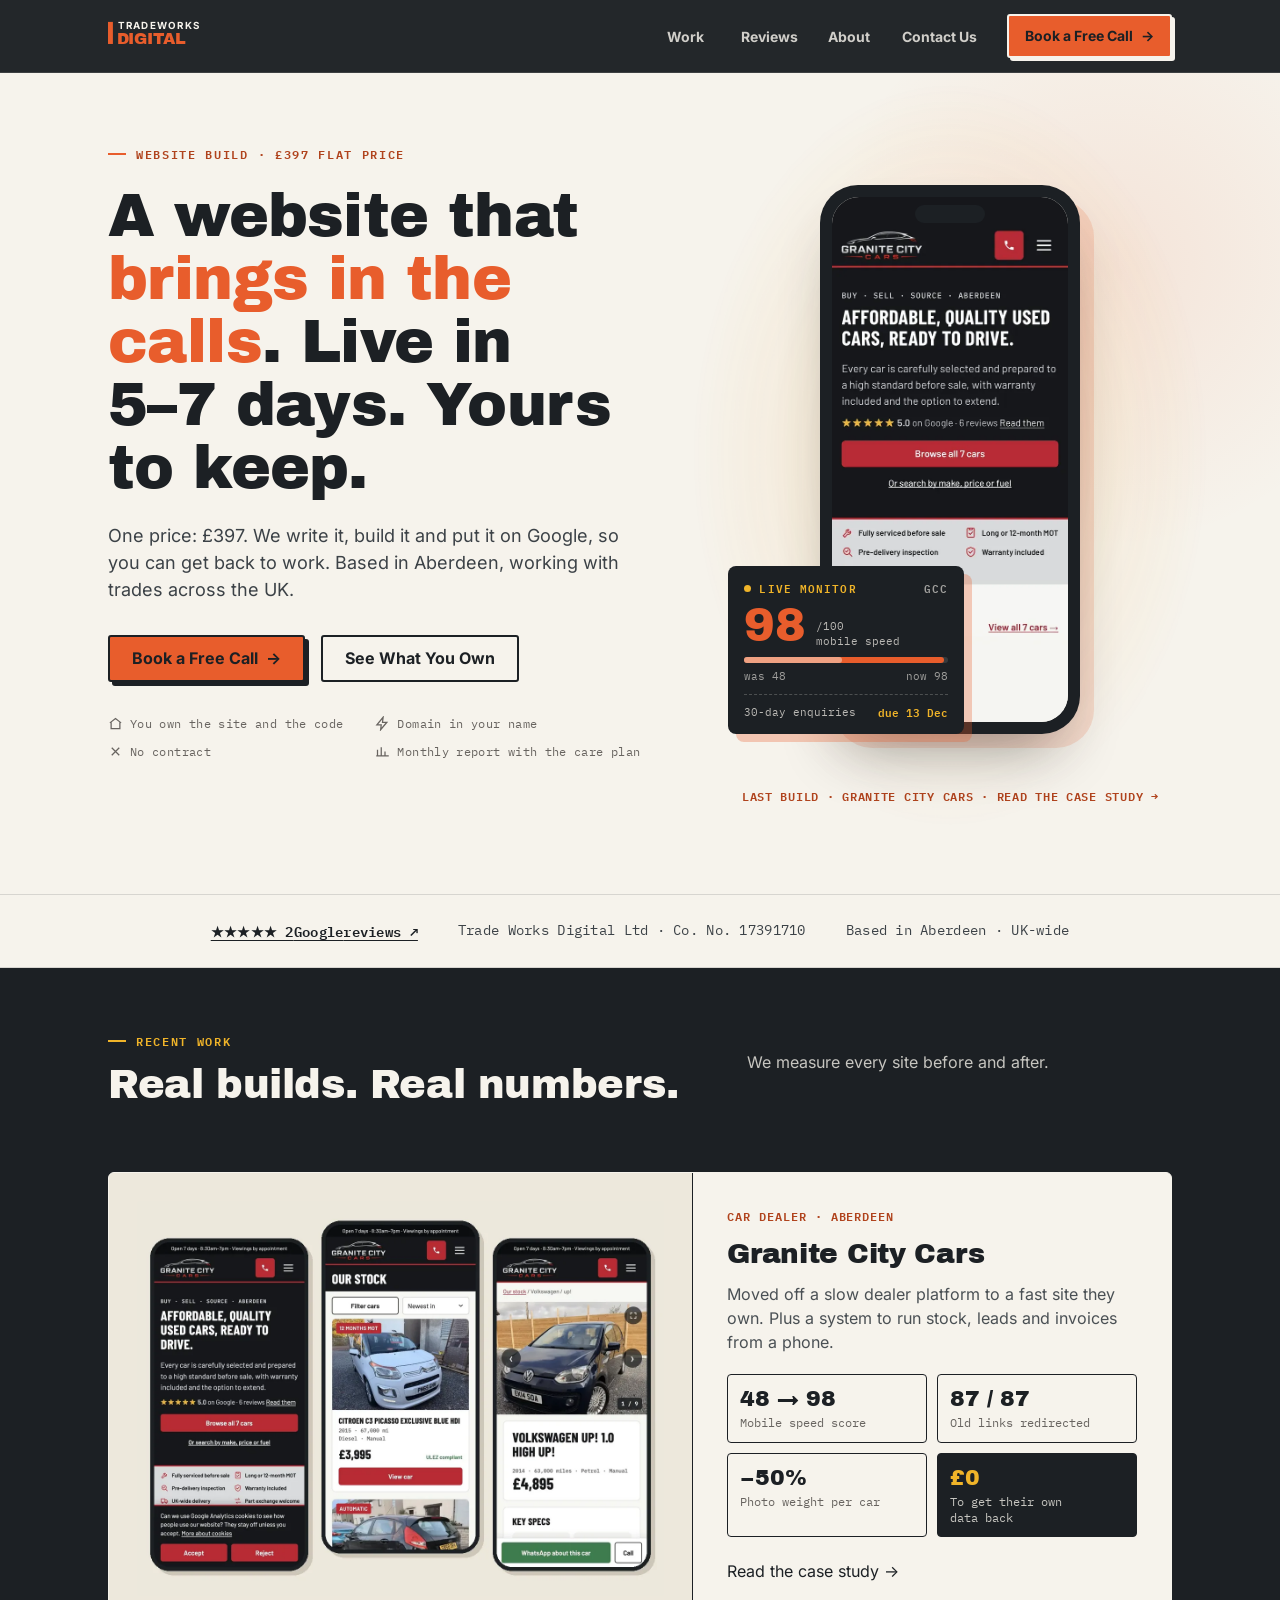
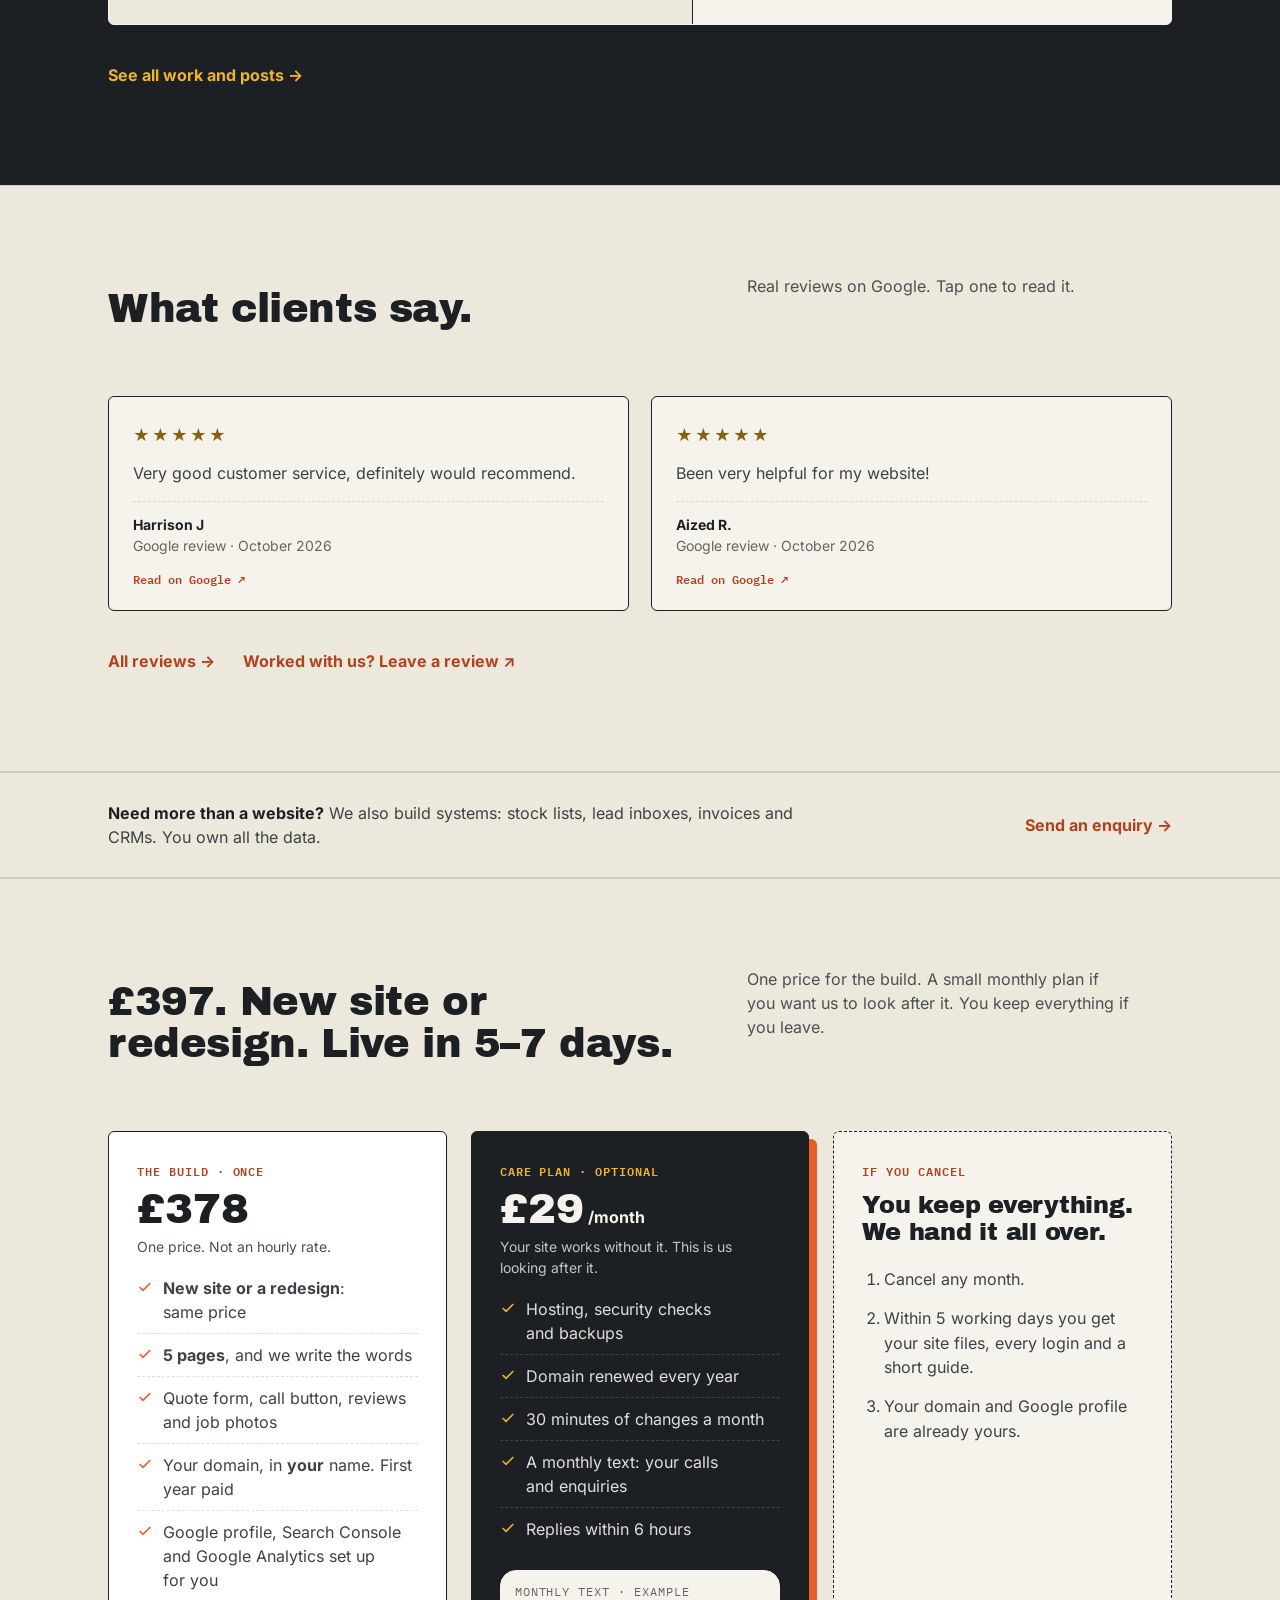
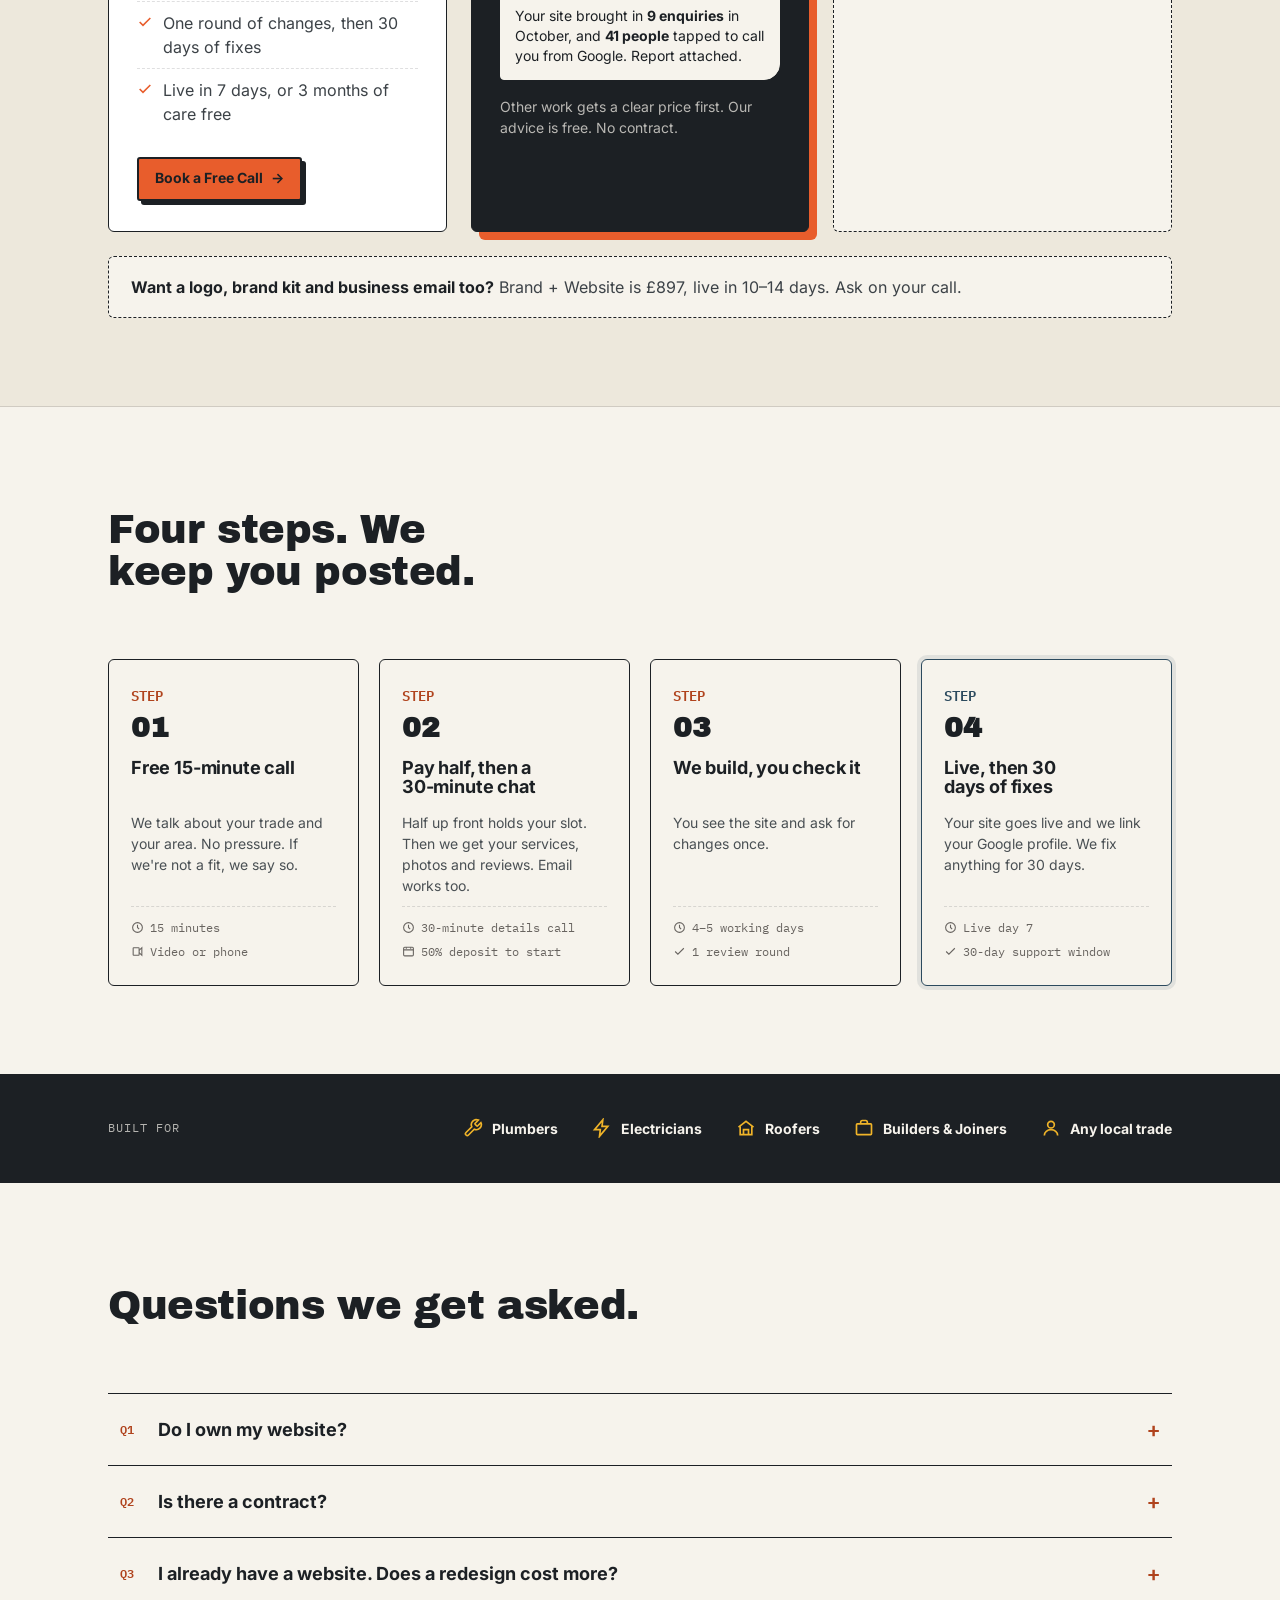
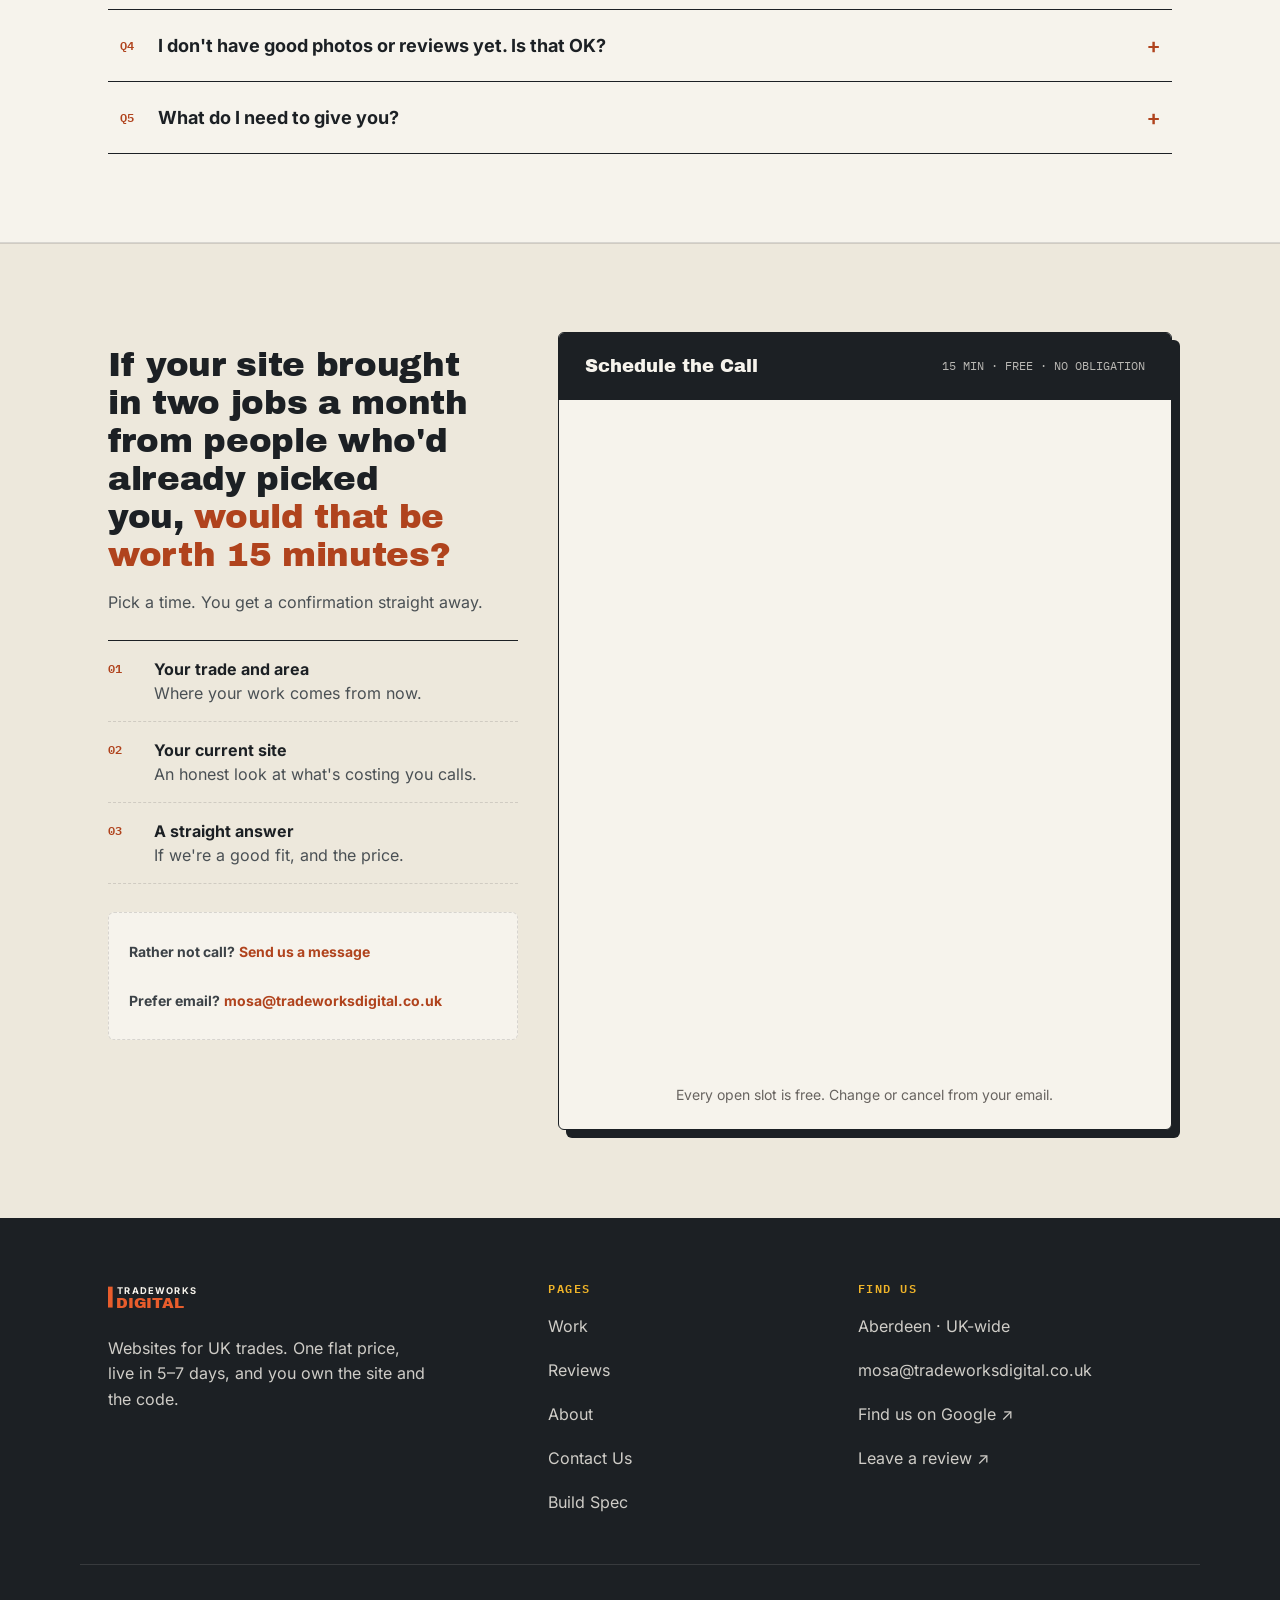
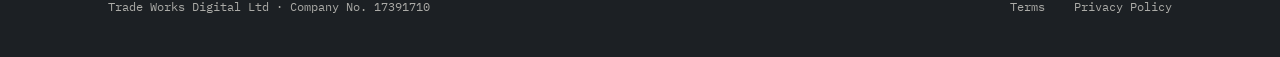
==== commit 43338bae: "Homepage: preload the bold and mono fonts used on the first screen (Speed Index) Co-Authored-By: Cla" ====
--- a/index.html
+++ b/index.html
@@ -31,6 +31,9 @@
 <meta name="twitter:description" content="We build websites for plumbers, electricians, roofers, and other trades across Aberdeen and the UK. Pay one flat price: £397. Your site goes live in 5–7 days. It gets your phone ringing.">
 <link rel="preload" as="font" type="font/woff2" href="fonts/archivo-black-400.woff2" crossorigin>
 <link rel="preload" as="font" type="font/woff2" href="fonts/inter-400.woff2" crossorigin>
+<link rel="preload" as="font" type="font/woff2" href="fonts/inter-700.woff2" crossorigin>
+<link rel="preload" as="font" type="font/woff2" href="fonts/ibm-plex-mono-600.woff2" crossorigin>
+<link rel="preload" as="font" type="font/woff2" href="fonts/ibm-plex-mono-400.woff2" crossorigin>
 <link rel="stylesheet" href="site.css">
 <style>
   /* ---------- HERO ---------- */
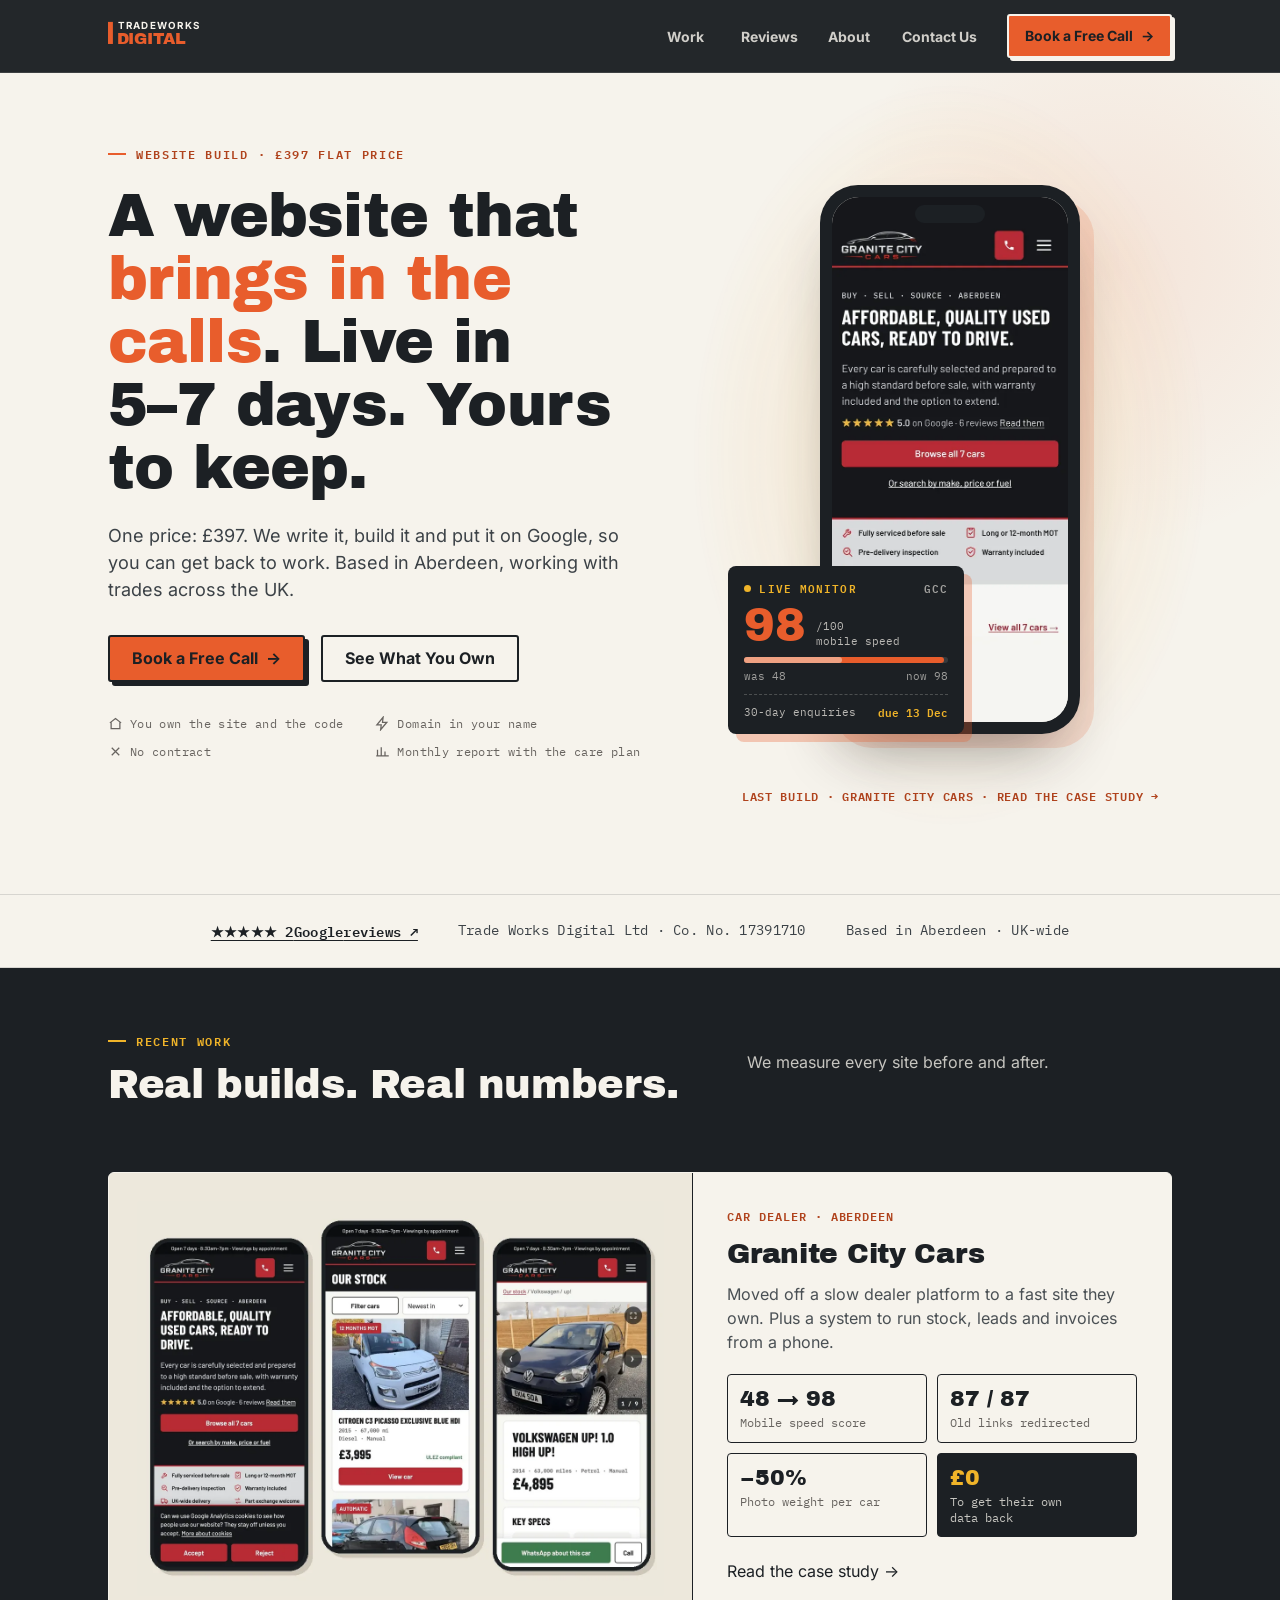
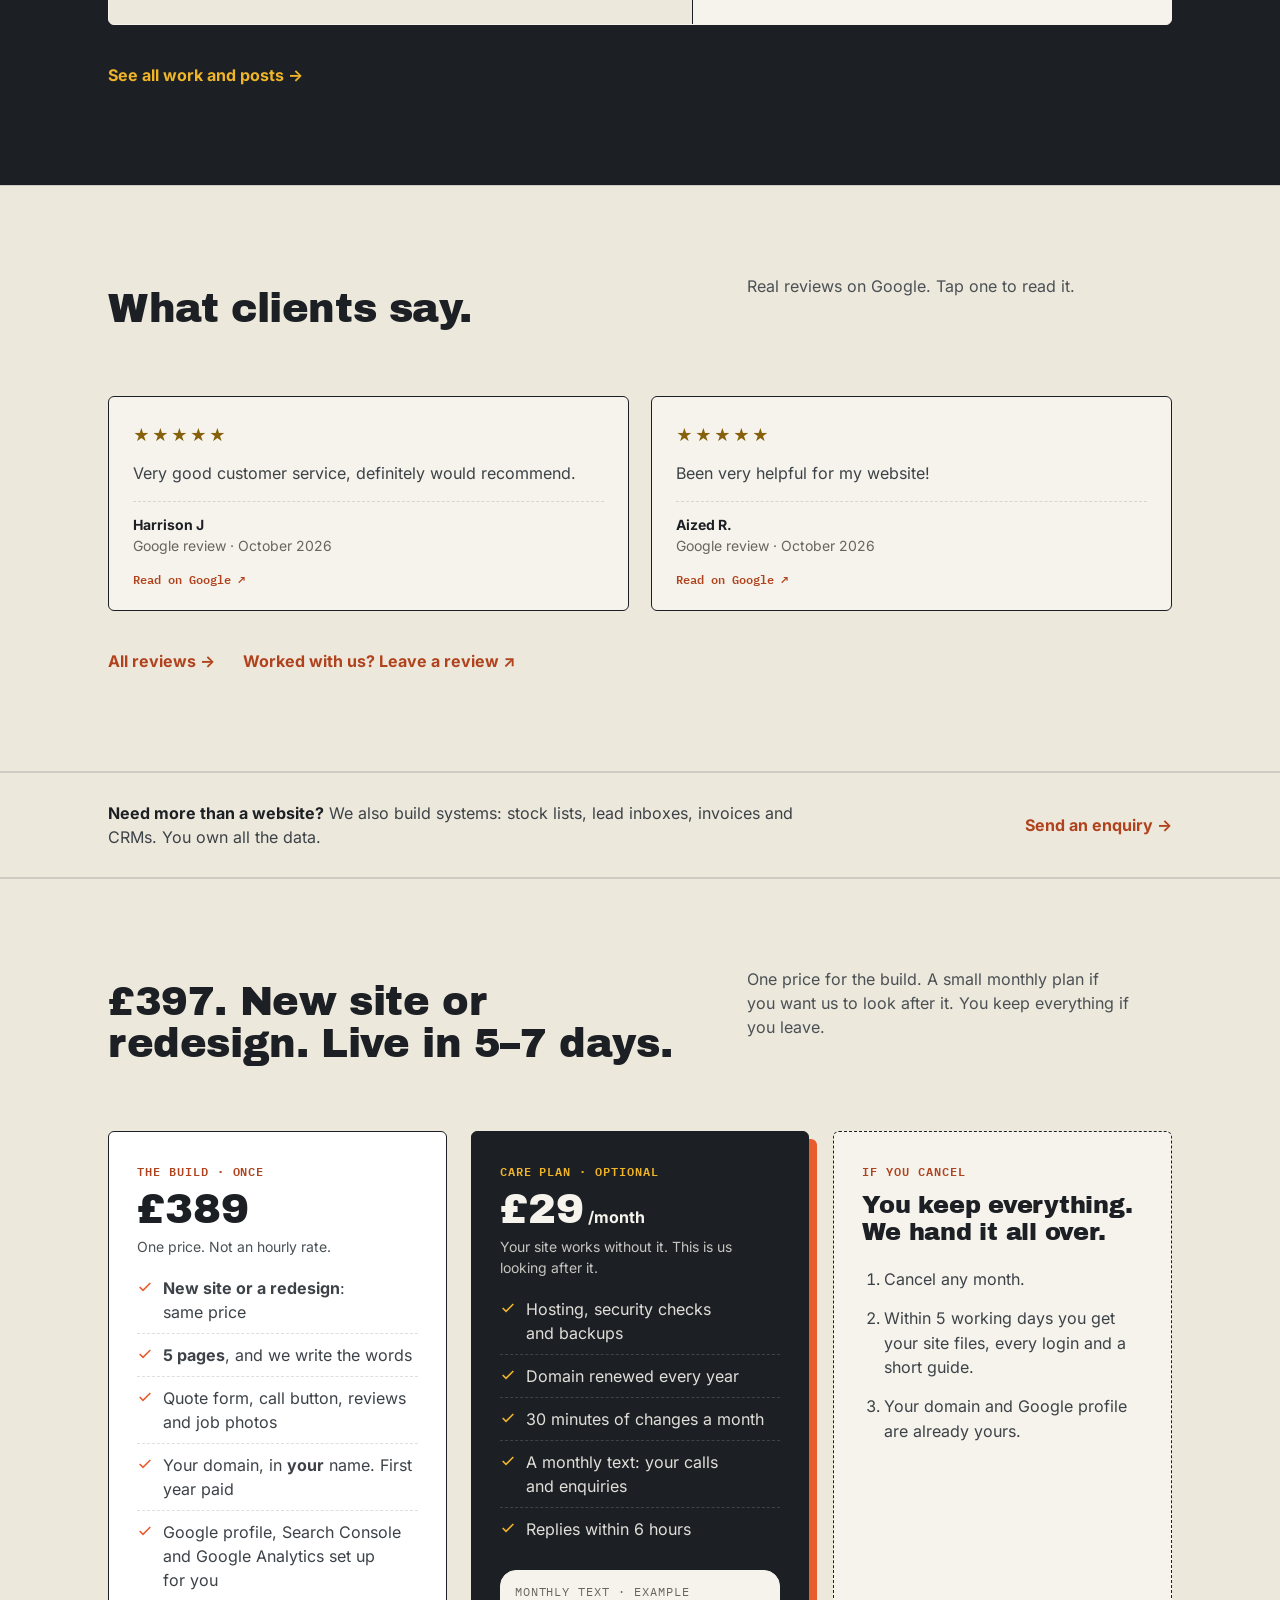
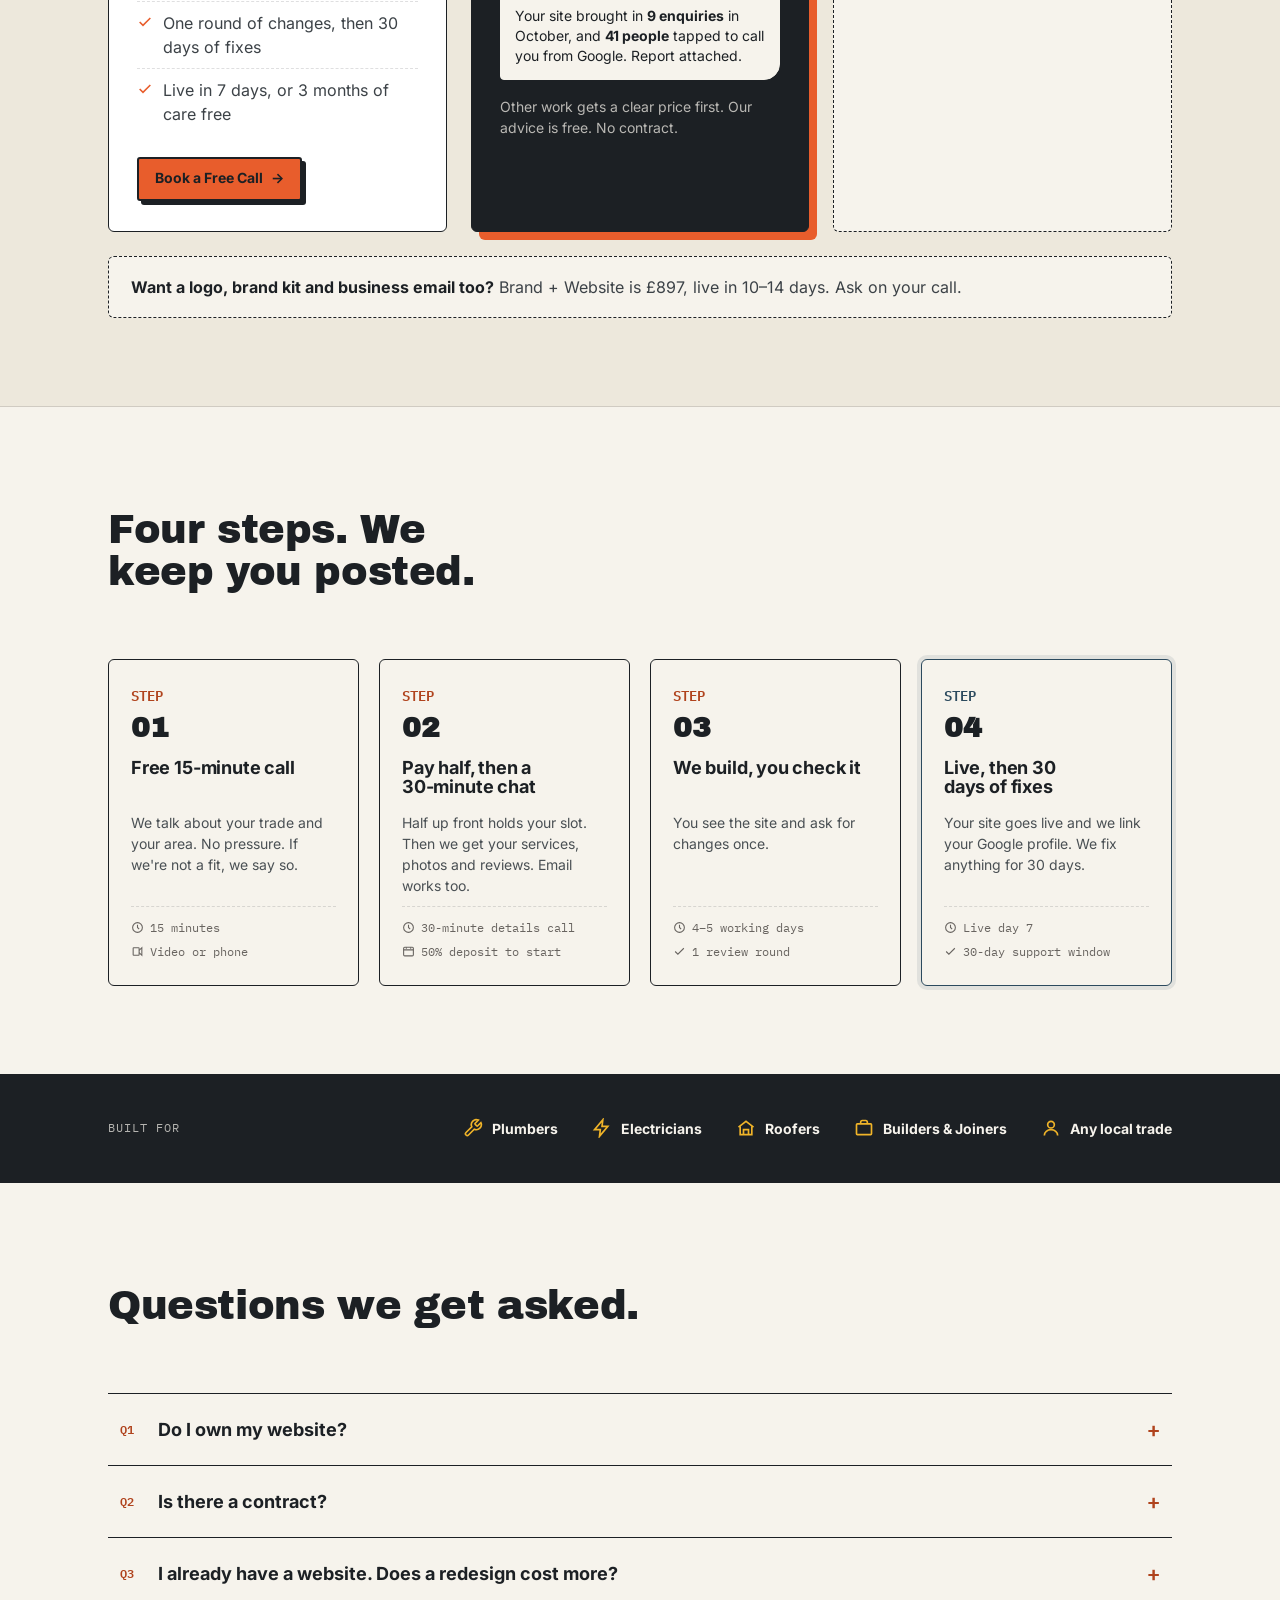
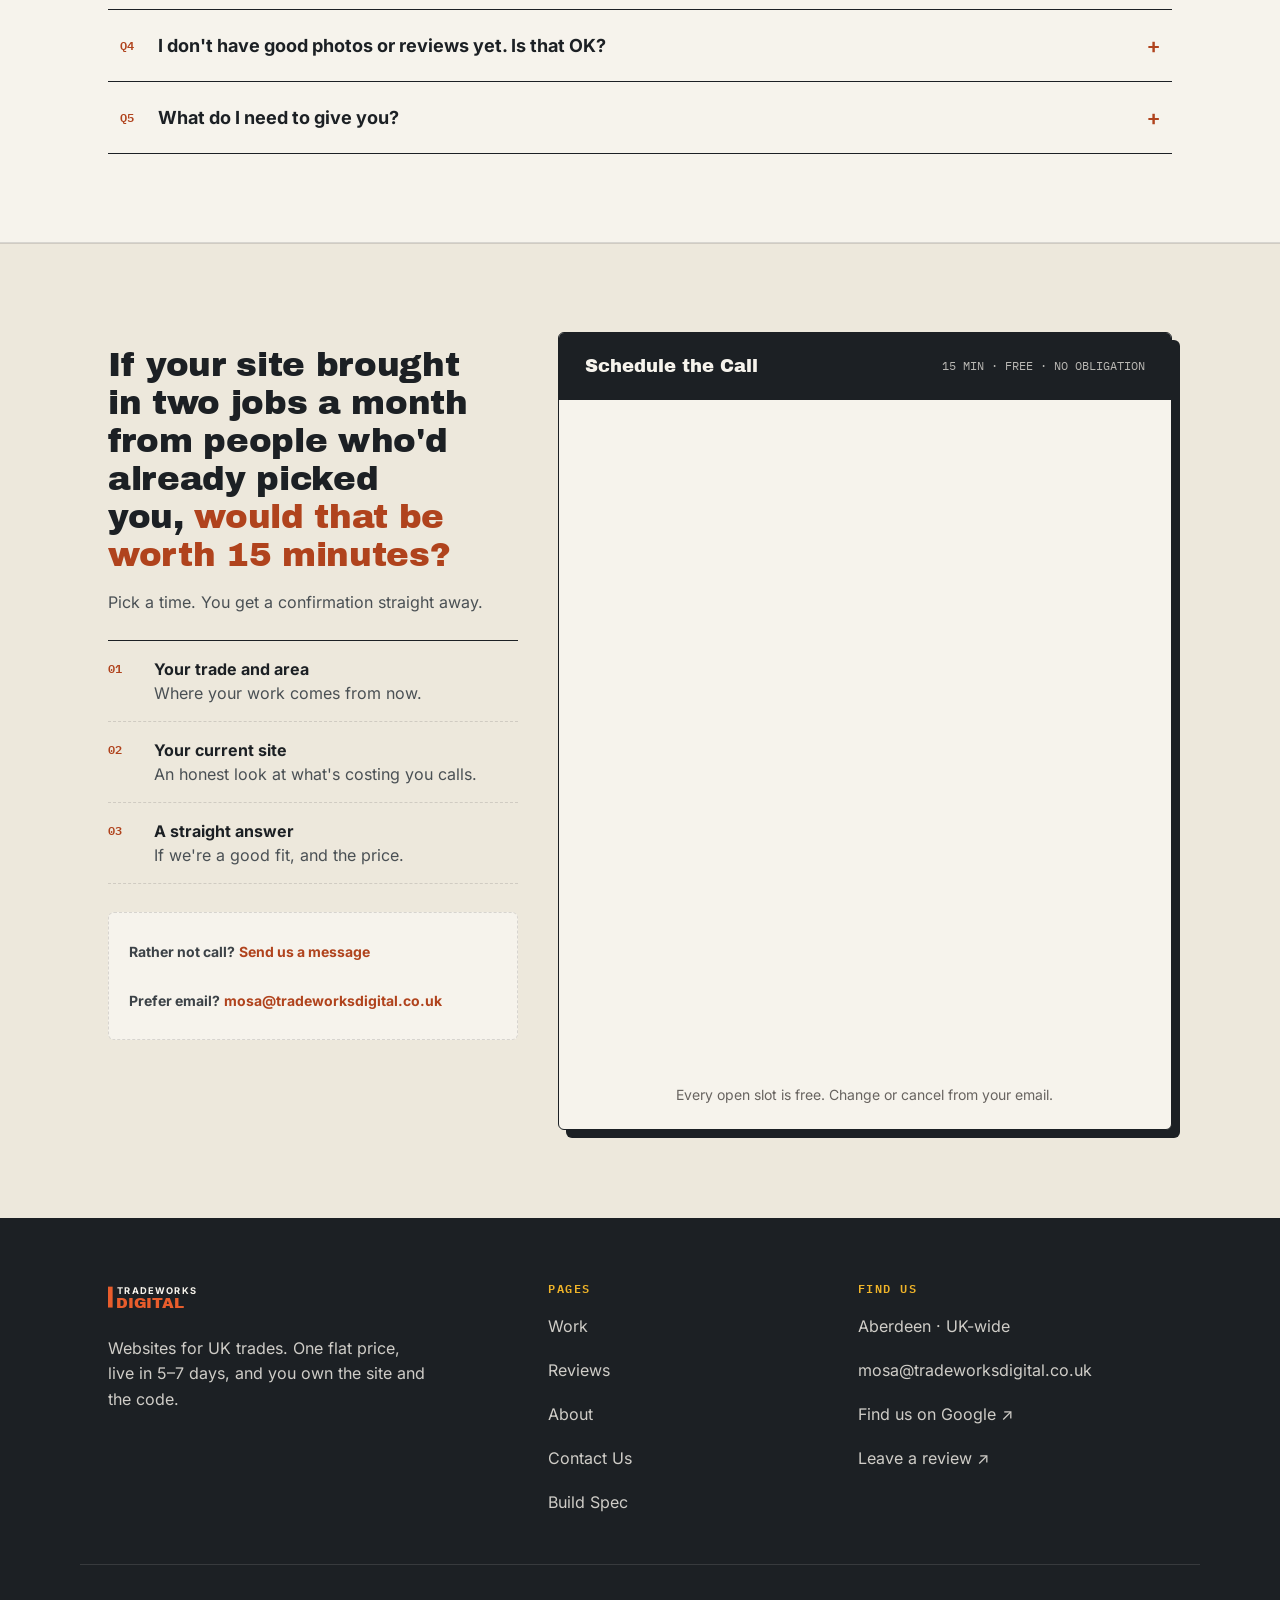
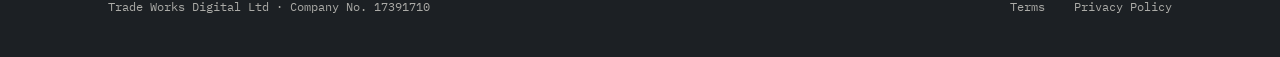
==== commit ca769b47: "Undo homepage font preloads: no change to Speed Index on PageSpeed Co-Authored-By: Claude Opus 5.5 <" ====
--- a/index.html
+++ b/index.html
@@ -31,9 +31,6 @@
 <meta name="twitter:description" content="We build websites for plumbers, electricians, roofers, and other trades across Aberdeen and the UK. Pay one flat price: £397. Your site goes live in 5–7 days. It gets your phone ringing.">
 <link rel="preload" as="font" type="font/woff2" href="fonts/archivo-black-400.woff2" crossorigin>
 <link rel="preload" as="font" type="font/woff2" href="fonts/inter-400.woff2" crossorigin>
-<link rel="preload" as="font" type="font/woff2" href="fonts/inter-700.woff2" crossorigin>
-<link rel="preload" as="font" type="font/woff2" href="fonts/ibm-plex-mono-600.woff2" crossorigin>
-<link rel="preload" as="font" type="font/woff2" href="fonts/ibm-plex-mono-400.woff2" crossorigin>
 <link rel="stylesheet" href="site.css">
 <style>
   /* ---------- HERO ---------- */
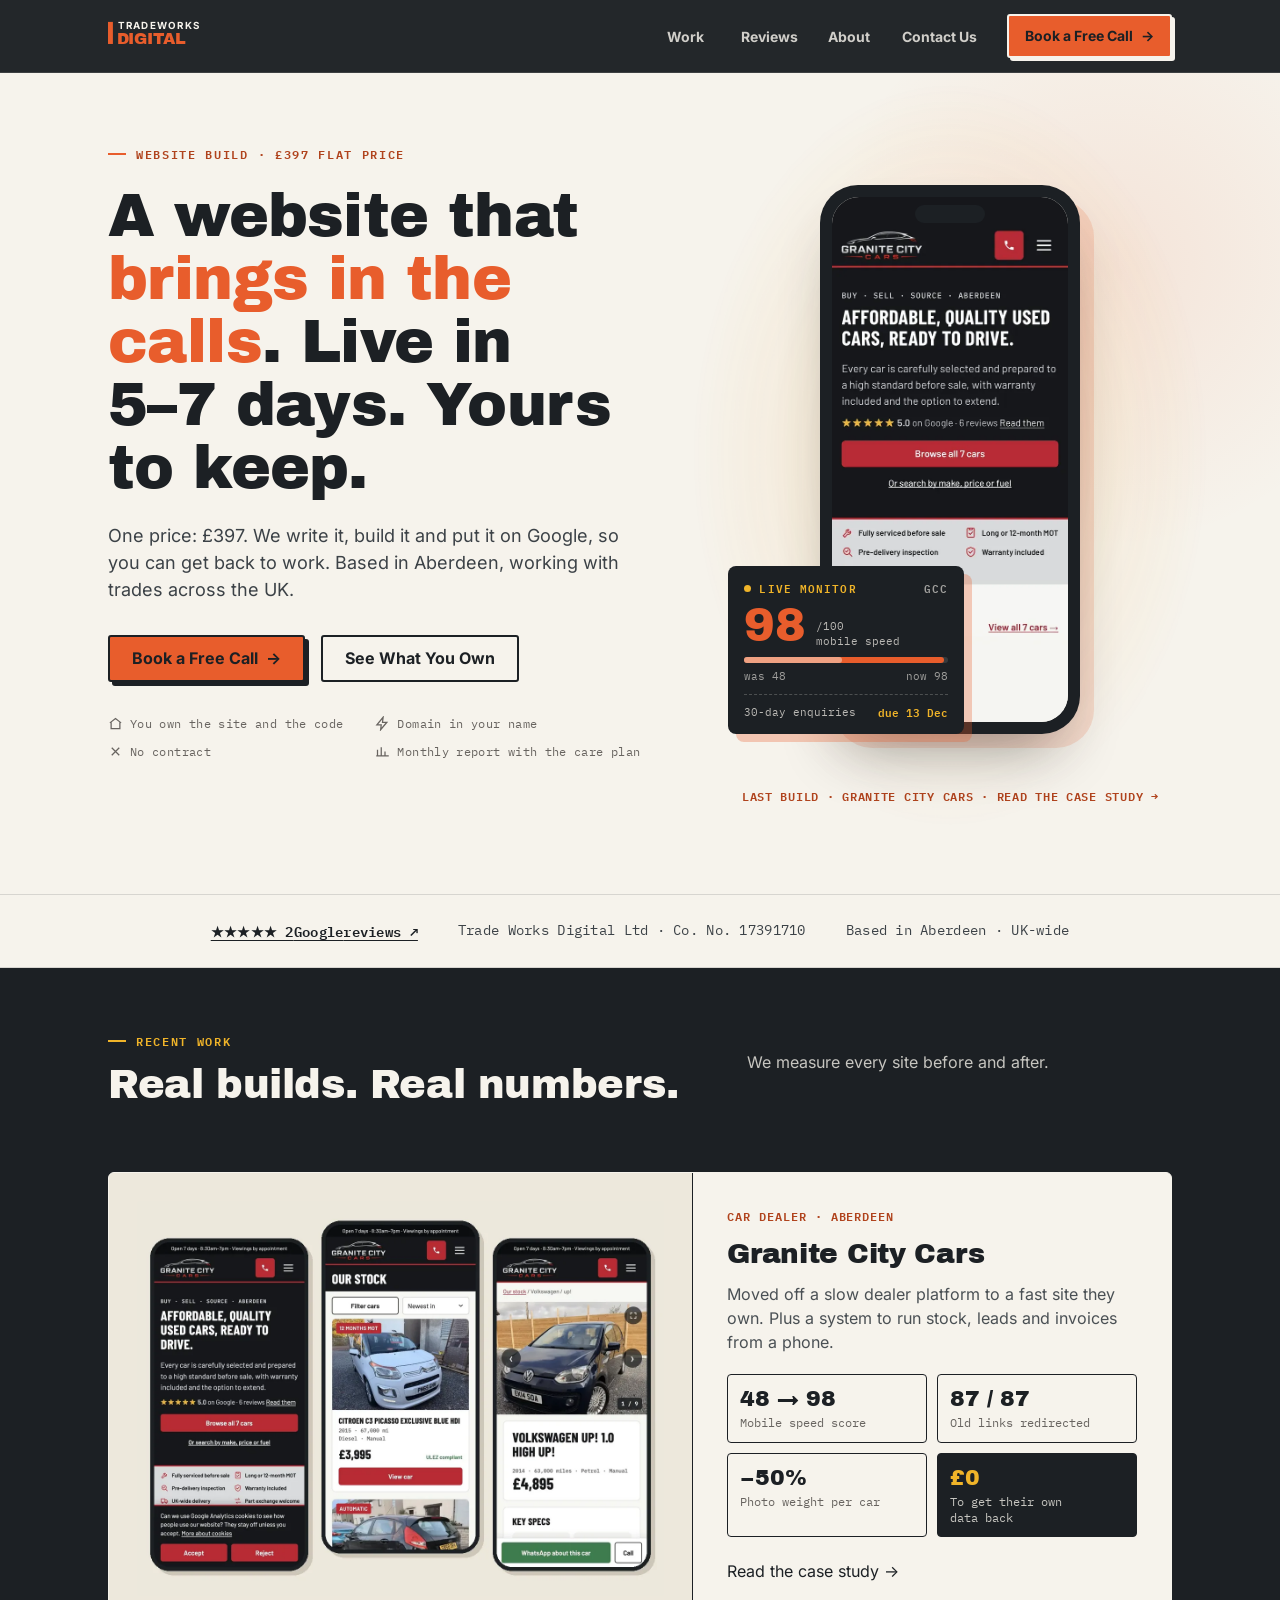
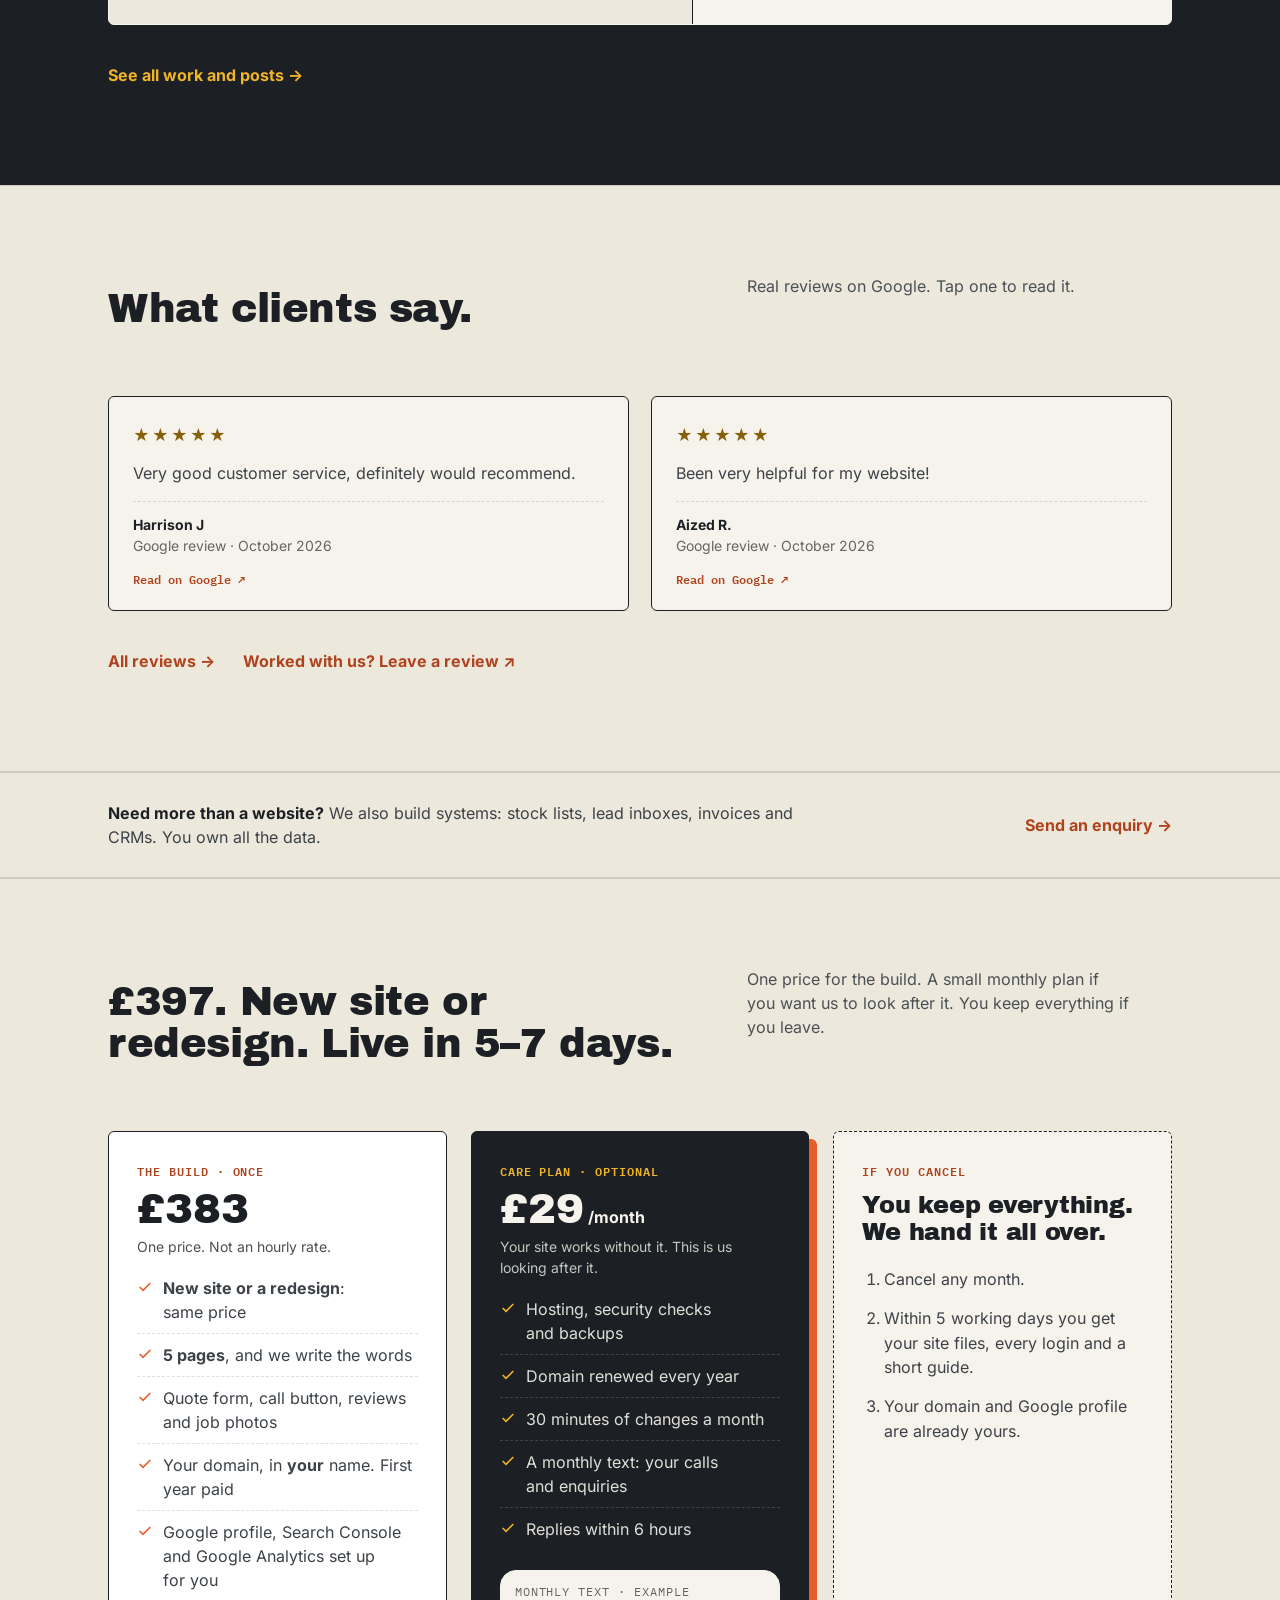
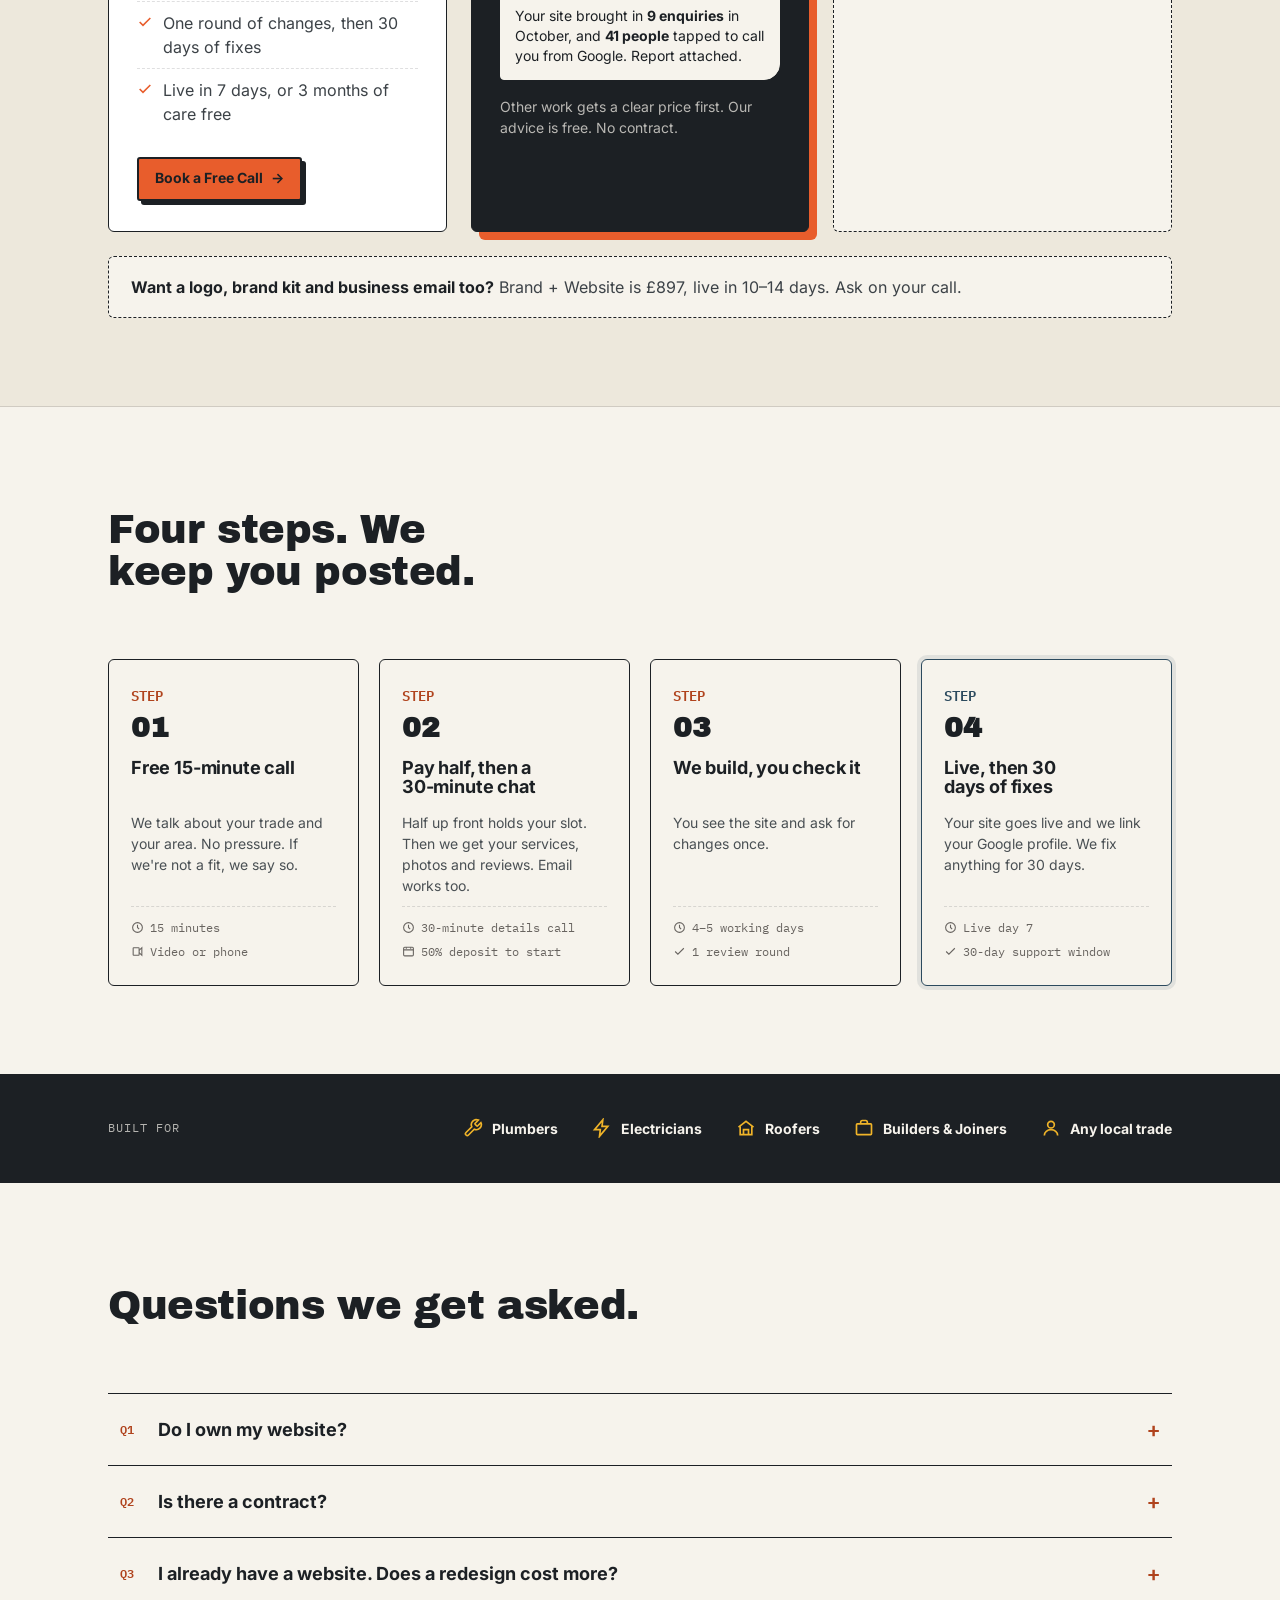
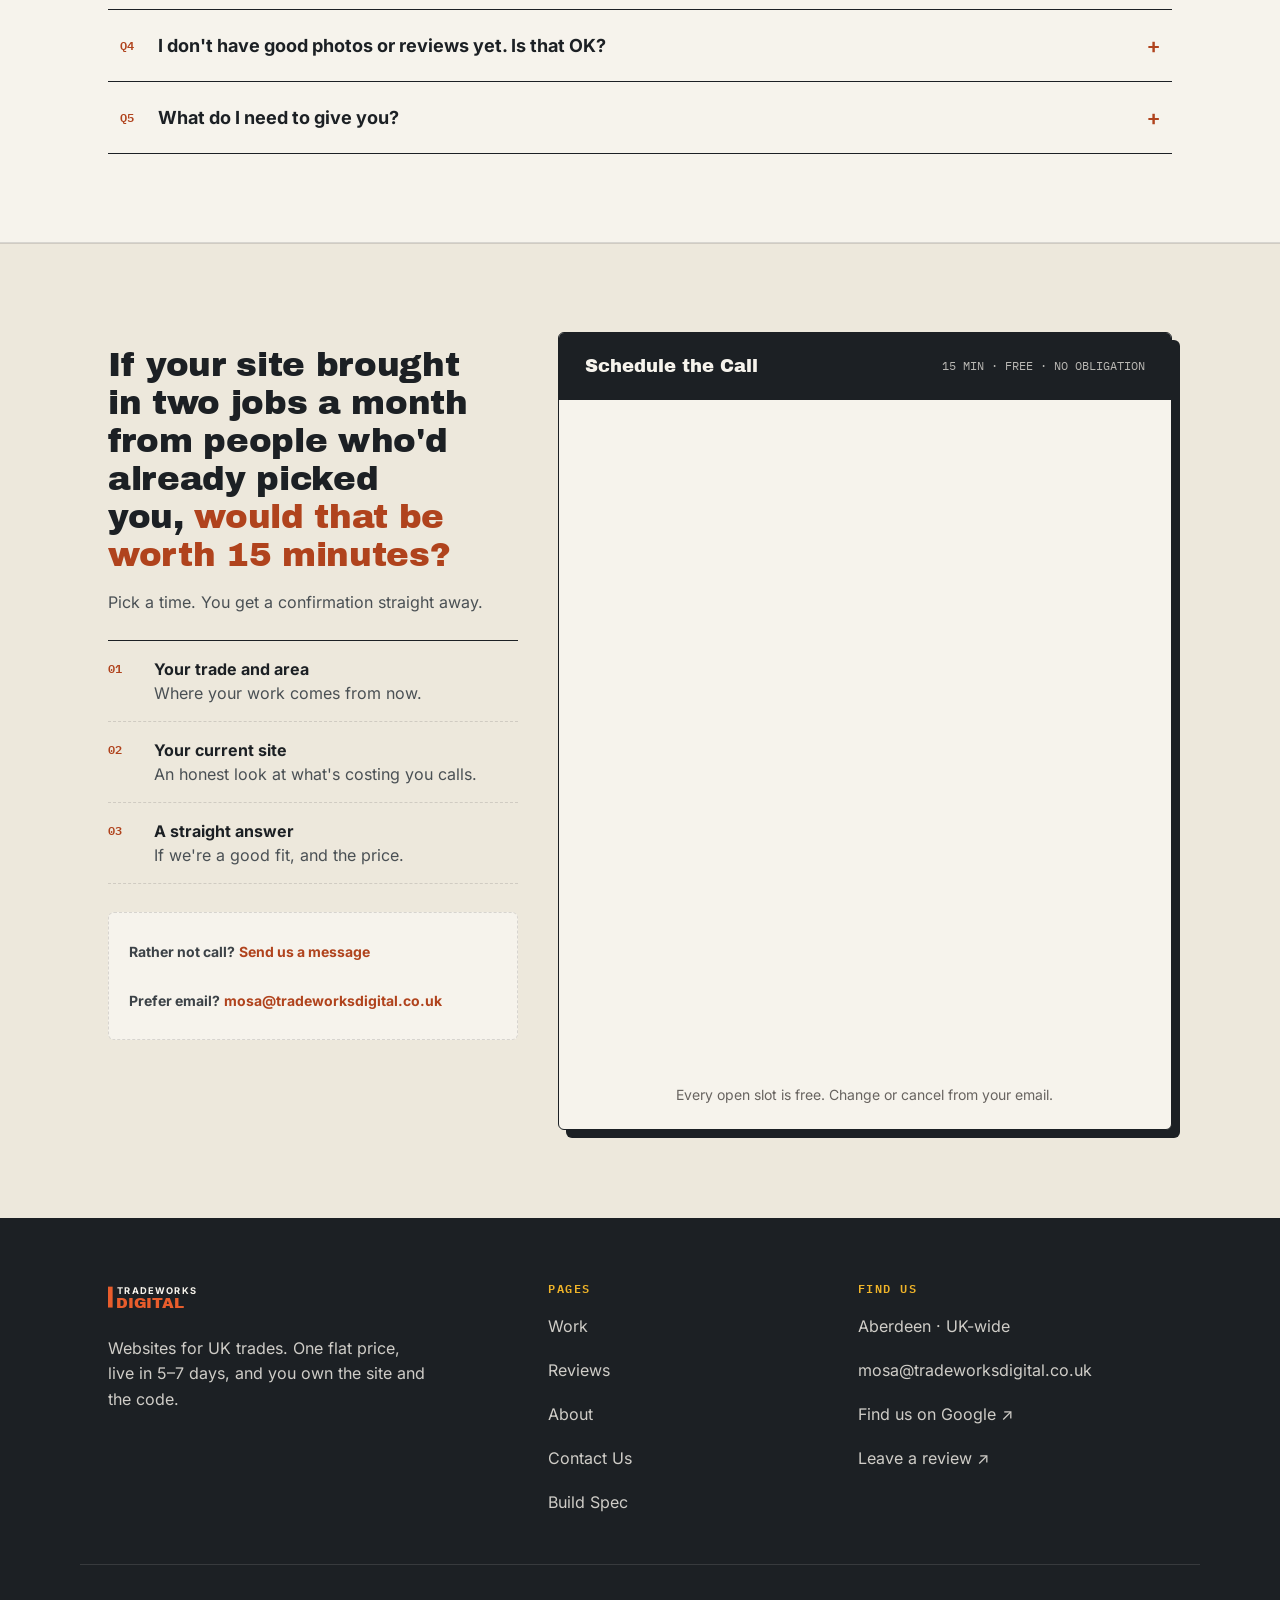
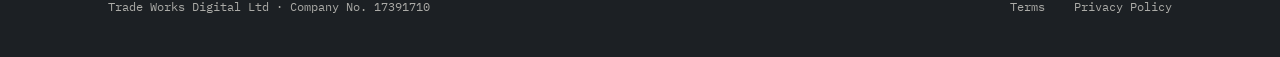
==== commit b3aea34f: "Stop phones turning the company number and figures like 1.3–2.4 s into links (format-detection off; " ====
--- a/index.html
+++ b/index.html
@@ -5,6 +5,7 @@
 <meta http-equiv="Content-Security-Policy" content="default-src 'self'; script-src 'self' 'sha256-6/lz1vq9qzdP3aj3UI9QHzFb2ZiH1ji3YXIqNXmiZIc=' 'sha256-ZiOa55It14nsoHtOd8aW+Wl+EVnmyFcN3dk/f5ePjhc=' 'sha256-xMEne5xSNlgeOligOATNEvyFpyN5H3HG/E/qDyG8S5Y=' https://app.cal.com; style-src 'self' 'unsafe-inline'; img-src 'self' data:; font-src 'self'; connect-src 'self' https://crm.tradeworksdigital.co.uk https://app.cal.com; frame-src https://app.cal.com; form-action 'self' https://crm.tradeworksdigital.co.uk; base-uri 'self'; object-src 'none'; upgrade-insecure-requests">
 <meta name="text-scale" content="scale">
 <meta name="viewport" content="width=device-width, initial-scale=1.0">
+<meta name="format-detection" content="telephone=no, date=no, address=no, email=no">
 <script>document.documentElement.className=document.documentElement.className.replace('no-js','js');</script>
 <title>Website Design for Trades in Aberdeen | Tradeworks Digital</title>
 <meta name="description" content="We build websites for plumbers, electricians, roofers, and other trades across Aberdeen and the UK. Pay one flat price: £397. Your site goes live in 5–7 days. It gets your phone ringing.">
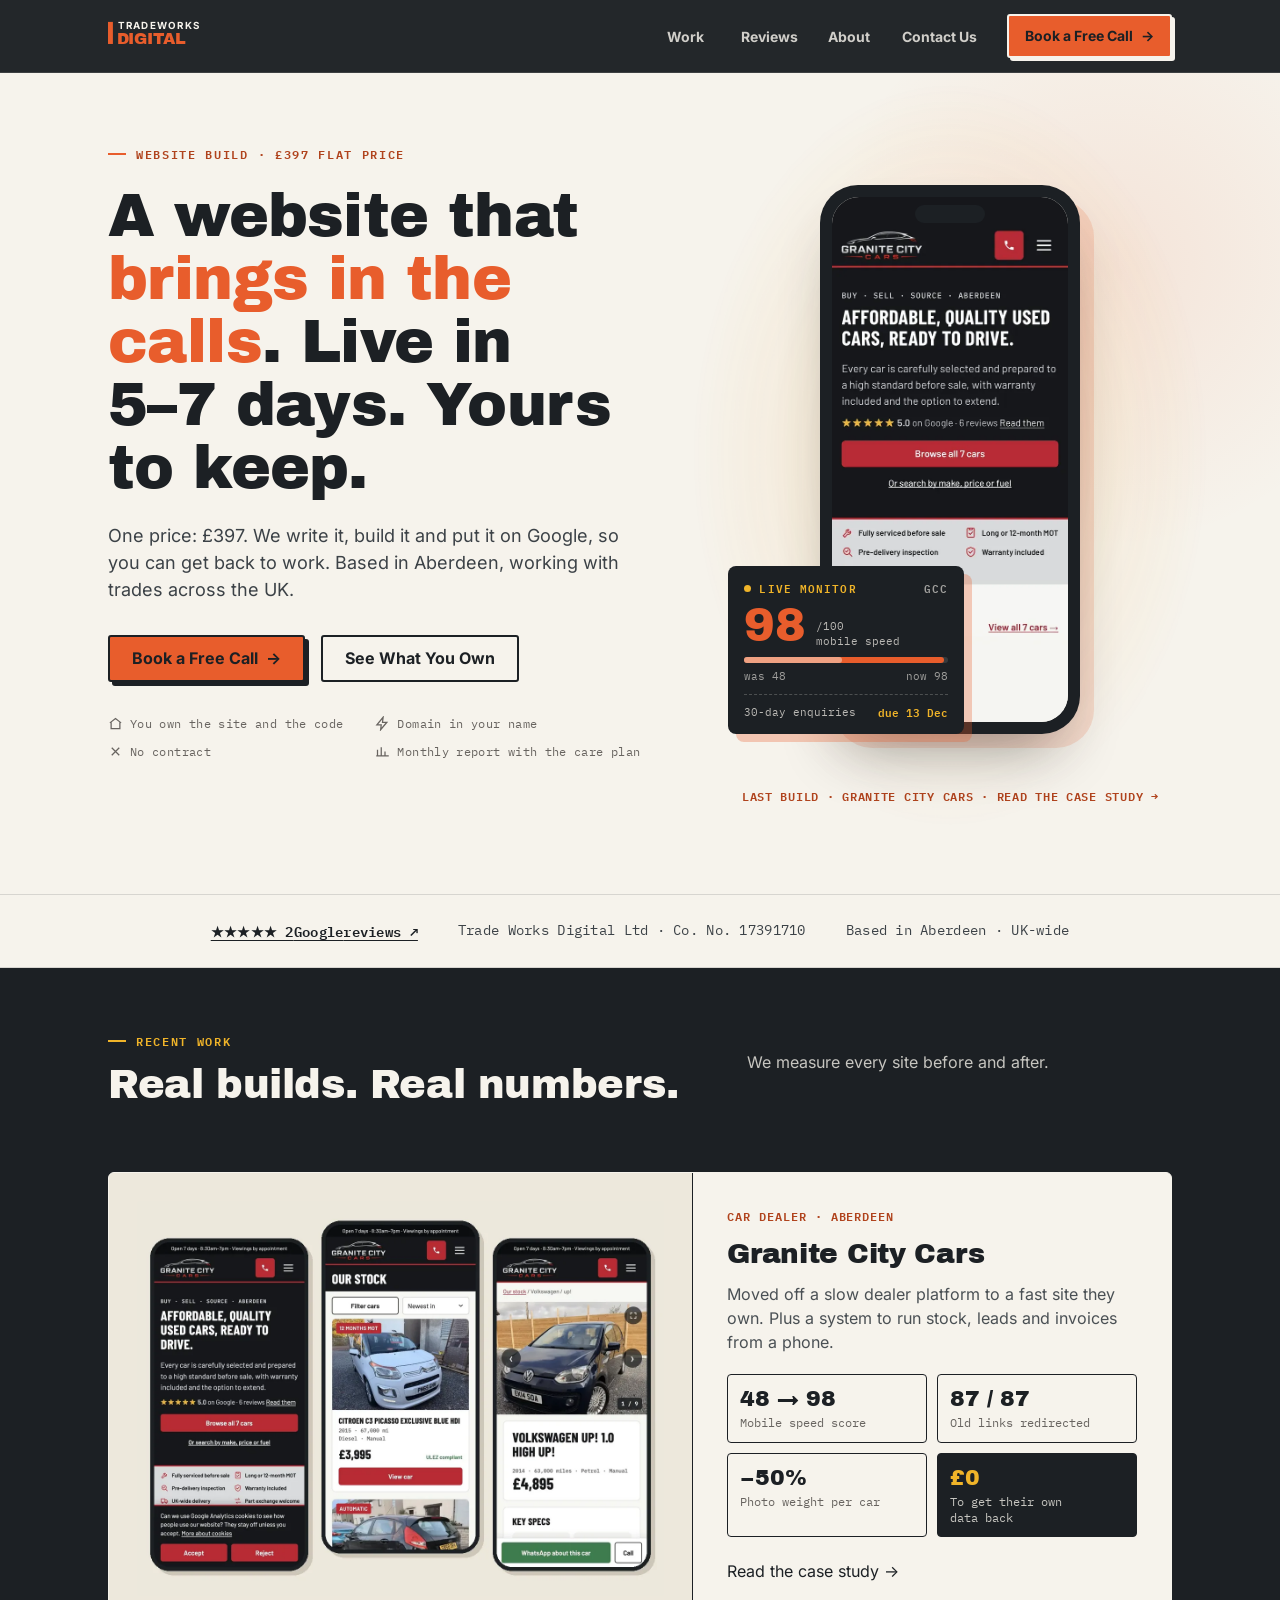
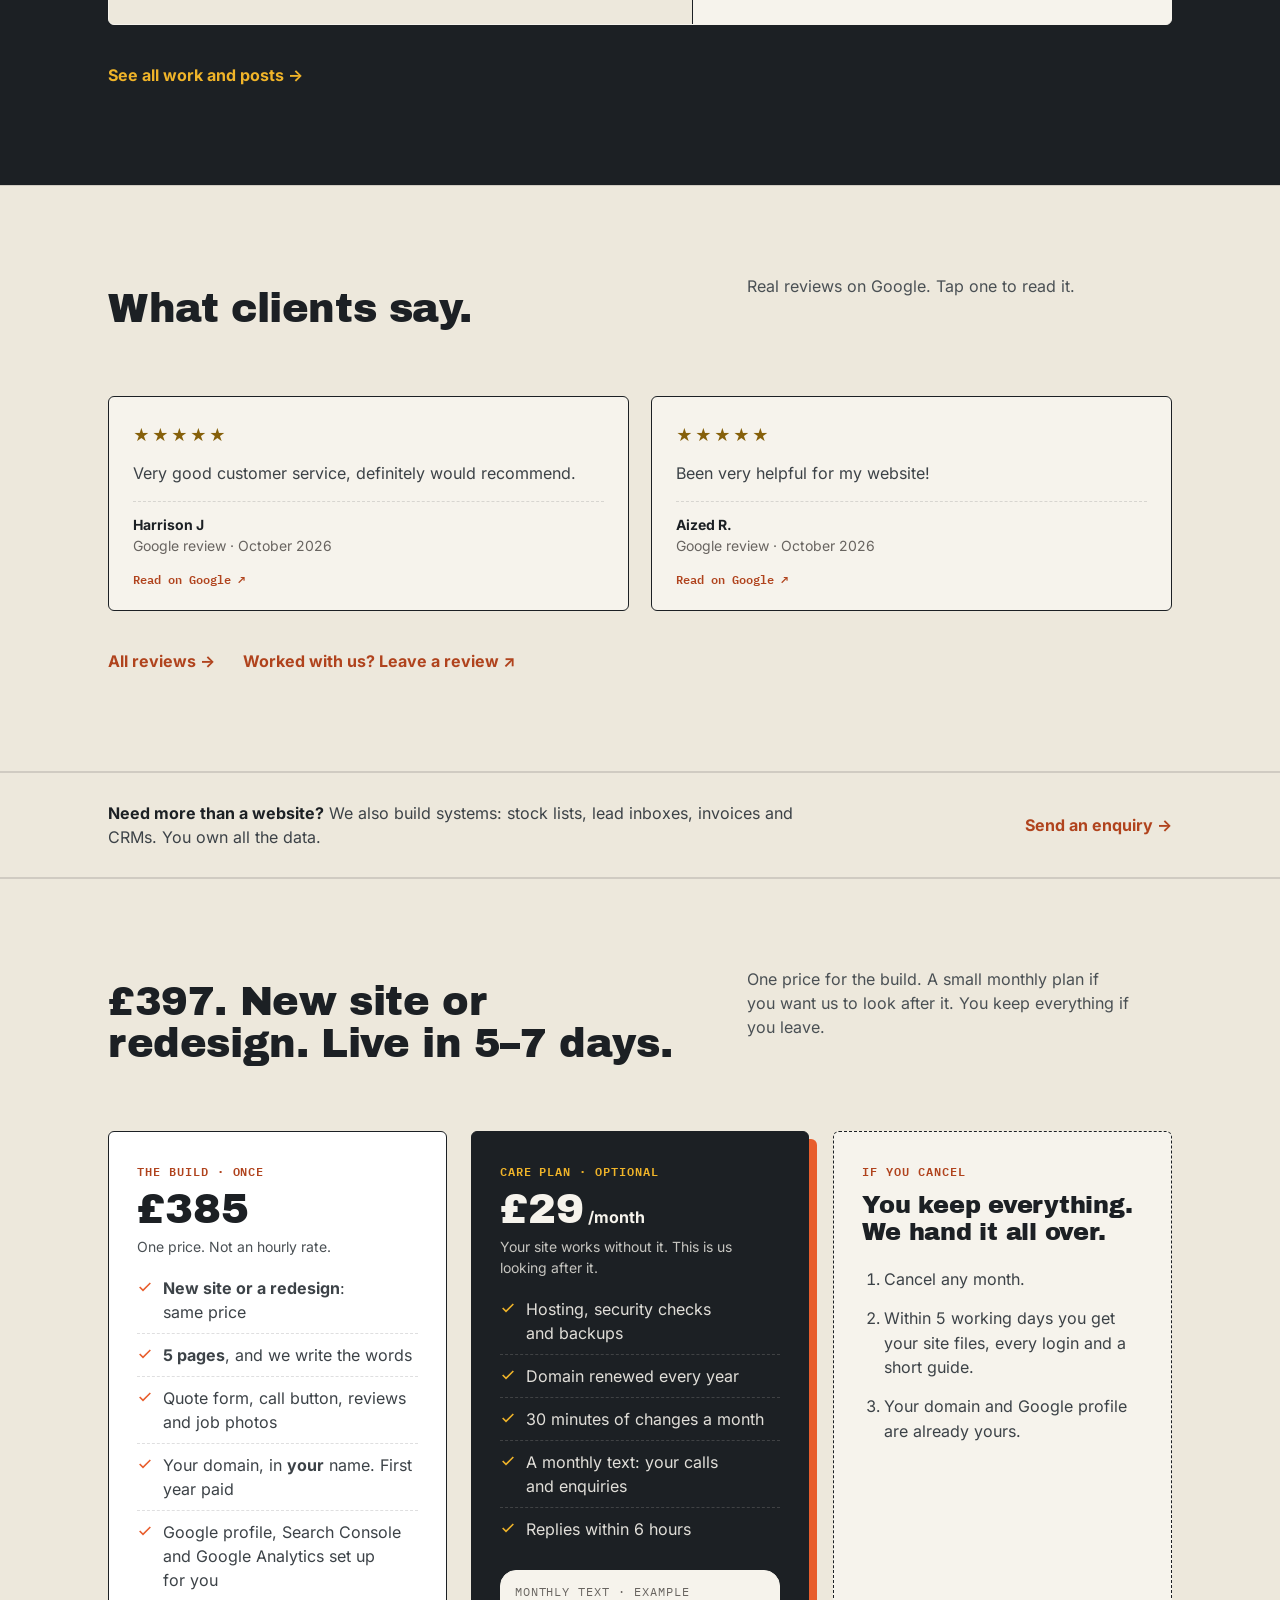
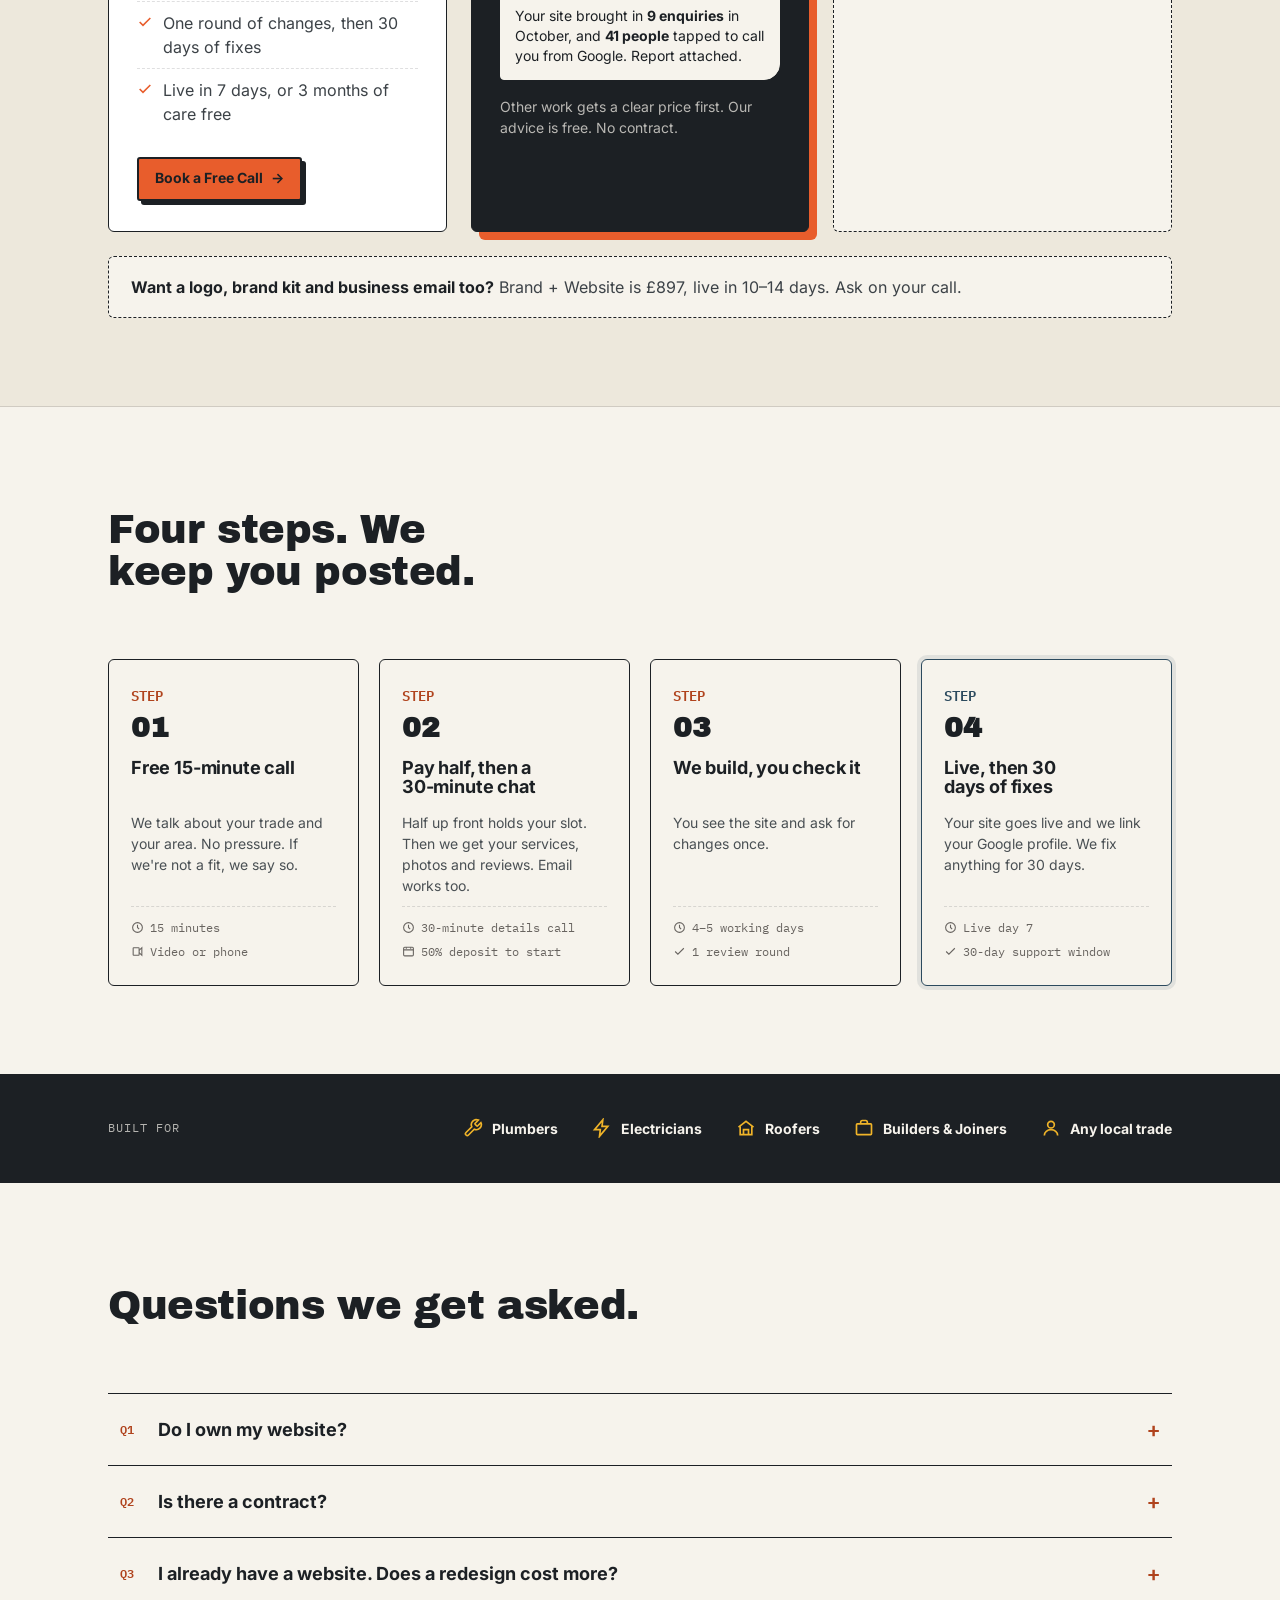
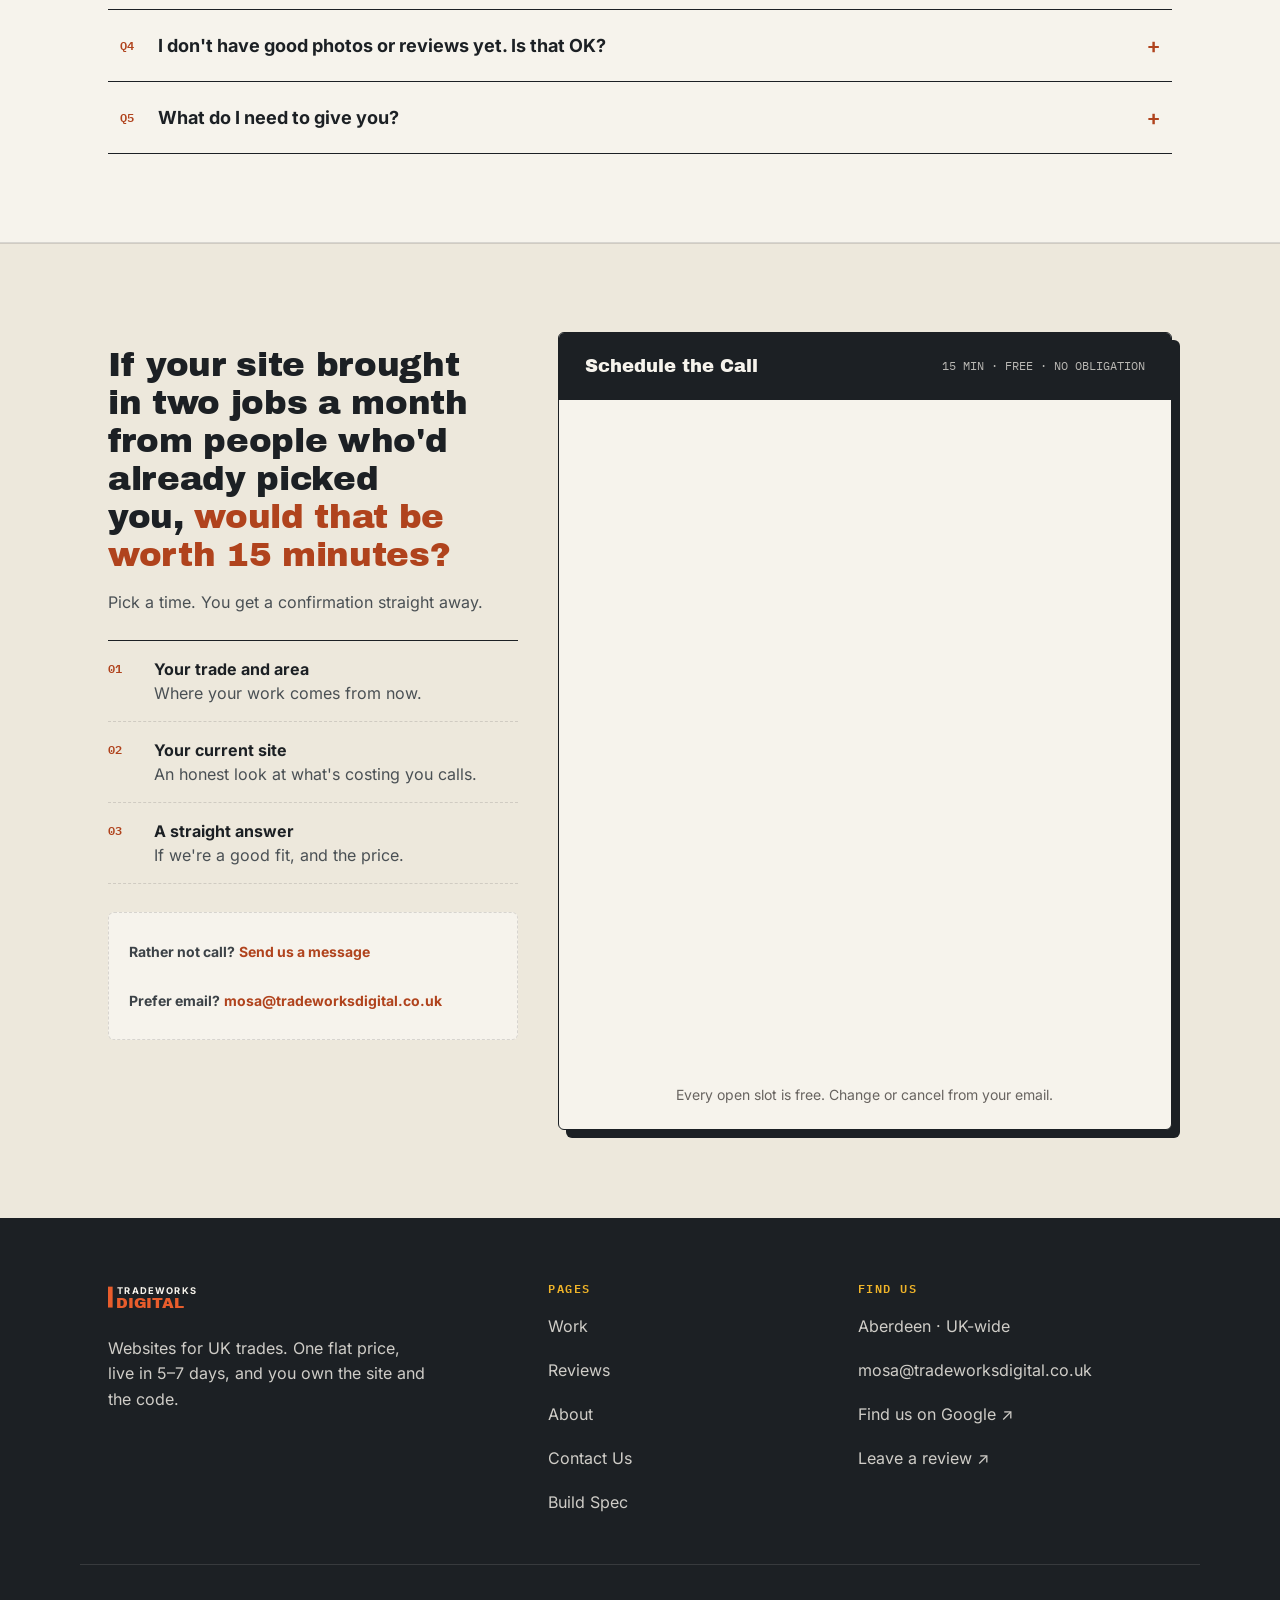
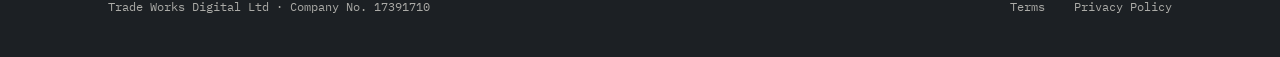
==== commit 45545083: "SEO audit fixes: home links go to / (the canonical address); shorter blog title; Article/BlogPosting" ====
--- a/index.html
+++ b/index.html
@@ -596,7 +596,7 @@
 <a class="skip-link" href="#main">Skip to content</a>
 <header class="site-header">
   <nav class="wrap sh-nav" aria-label="Main">
-    <a href="index.html" class="sh-logo" aria-label="Tradeworks Digital, home">
+    <a href="/" class="sh-logo" aria-label="Tradeworks Digital, home">
       <svg viewBox="0 0 160 62" xmlns="http://www.w3.org/2000/svg" role="img" aria-label="Tradeworks Digital">
         <rect x="0" y="8" width="8" height="36" fill="#E85D2C"/>
         <text x="16" y="20" font-family="Inter, Arial, sans-serif" font-weight="600" font-size="16" fill="#F6F3EC" letter-spacing="2">TRADEWORKS</text>
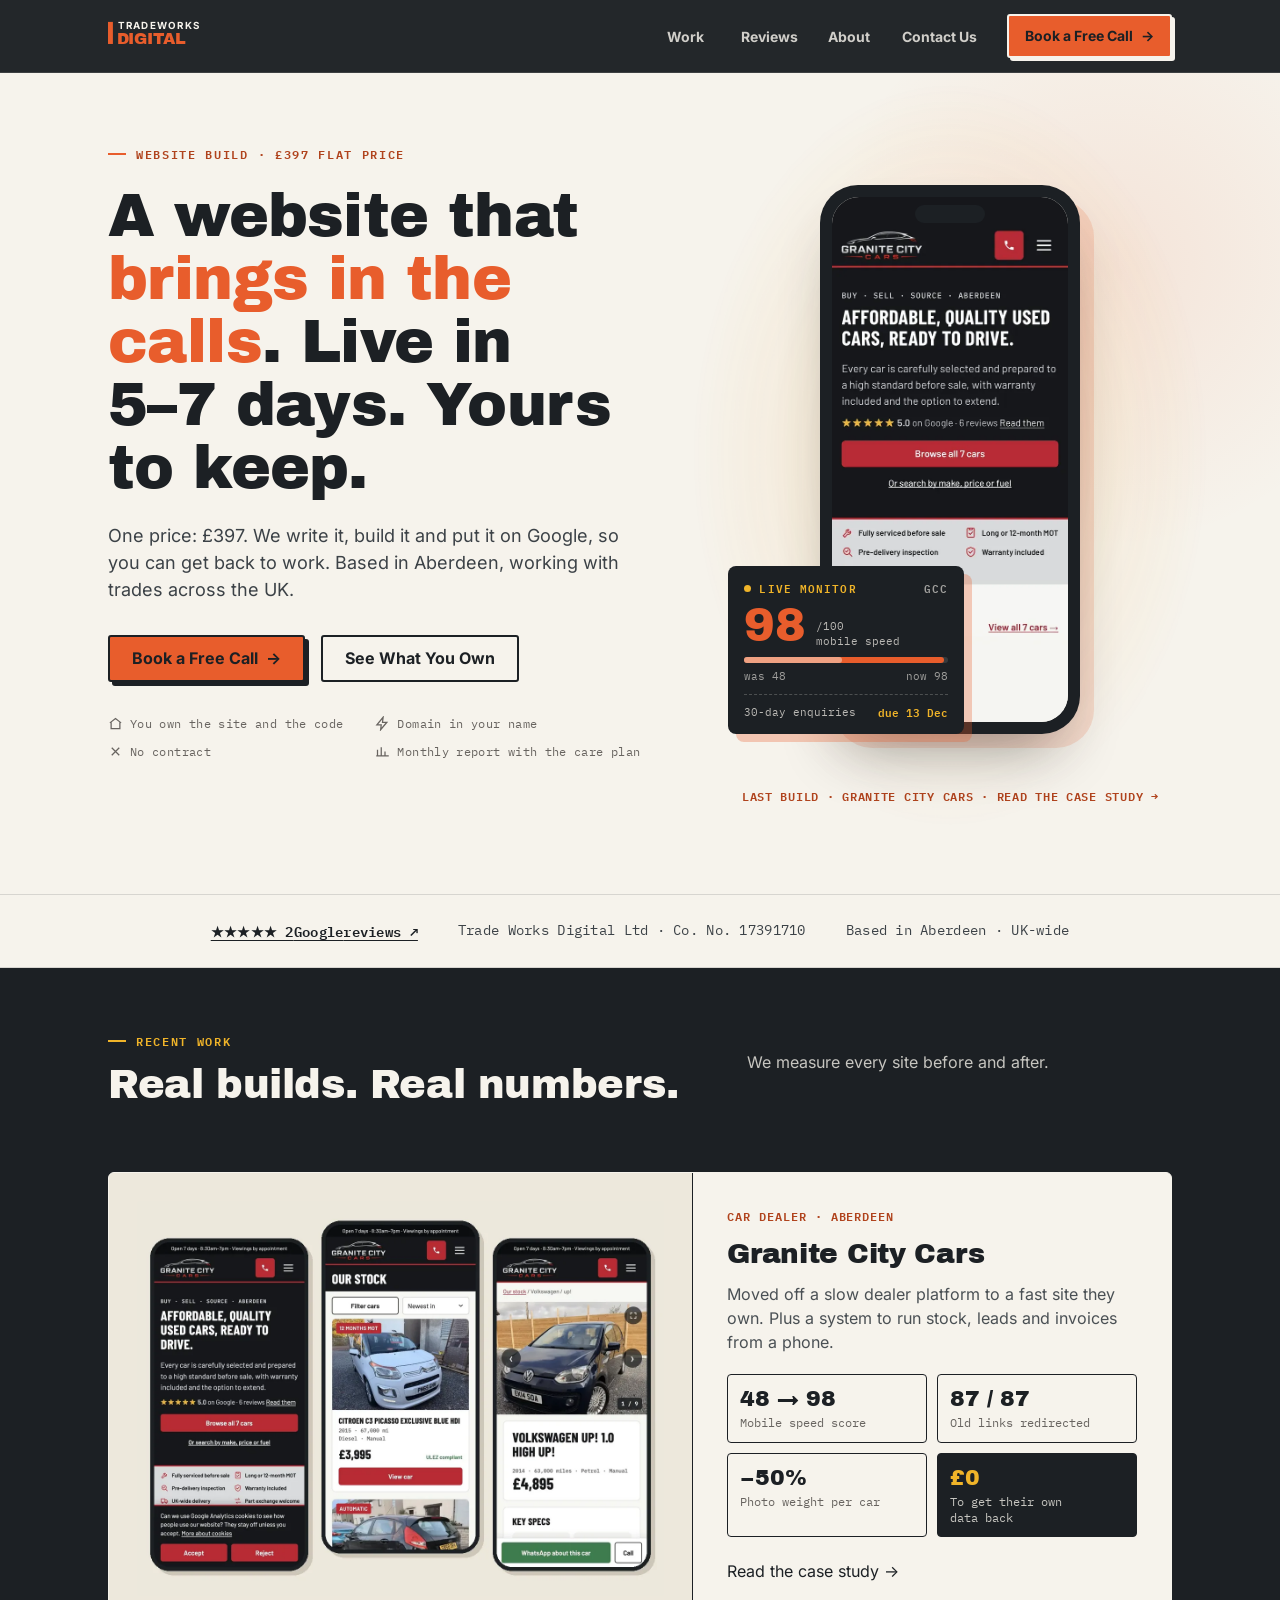
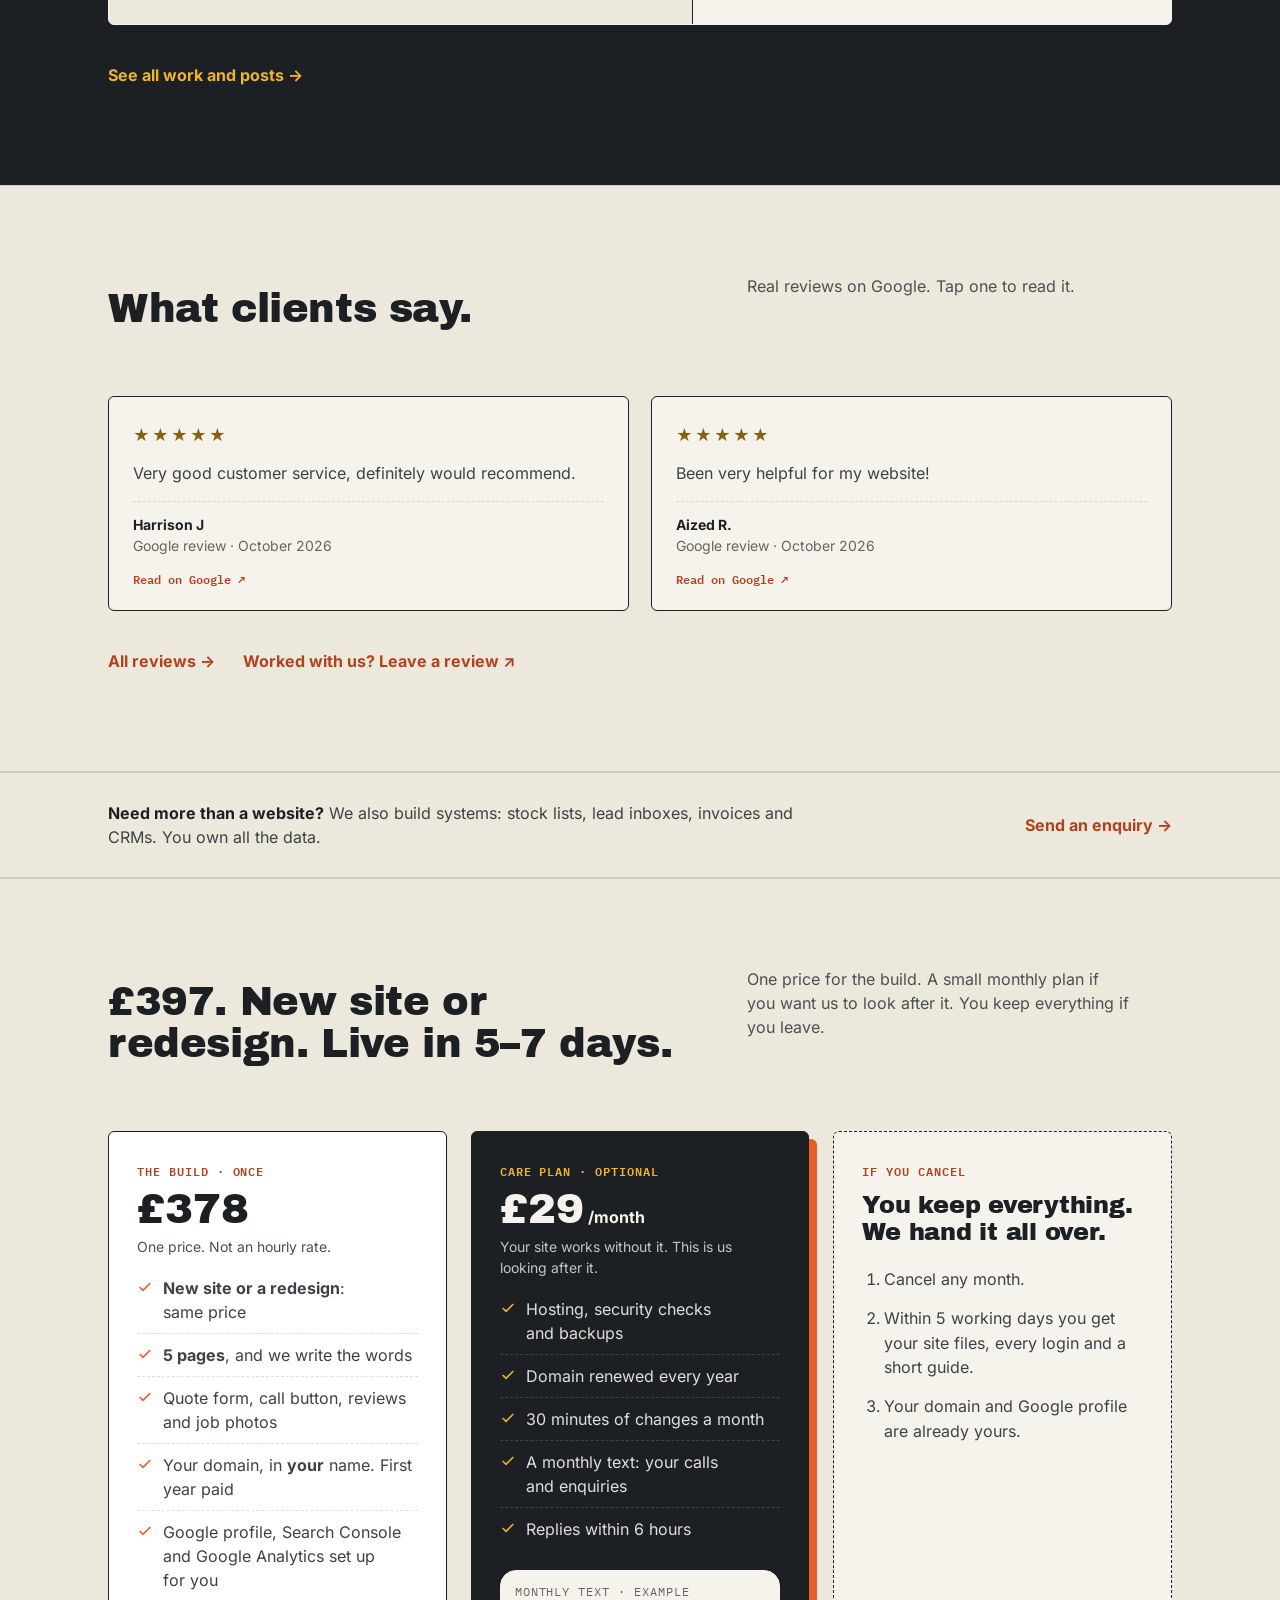
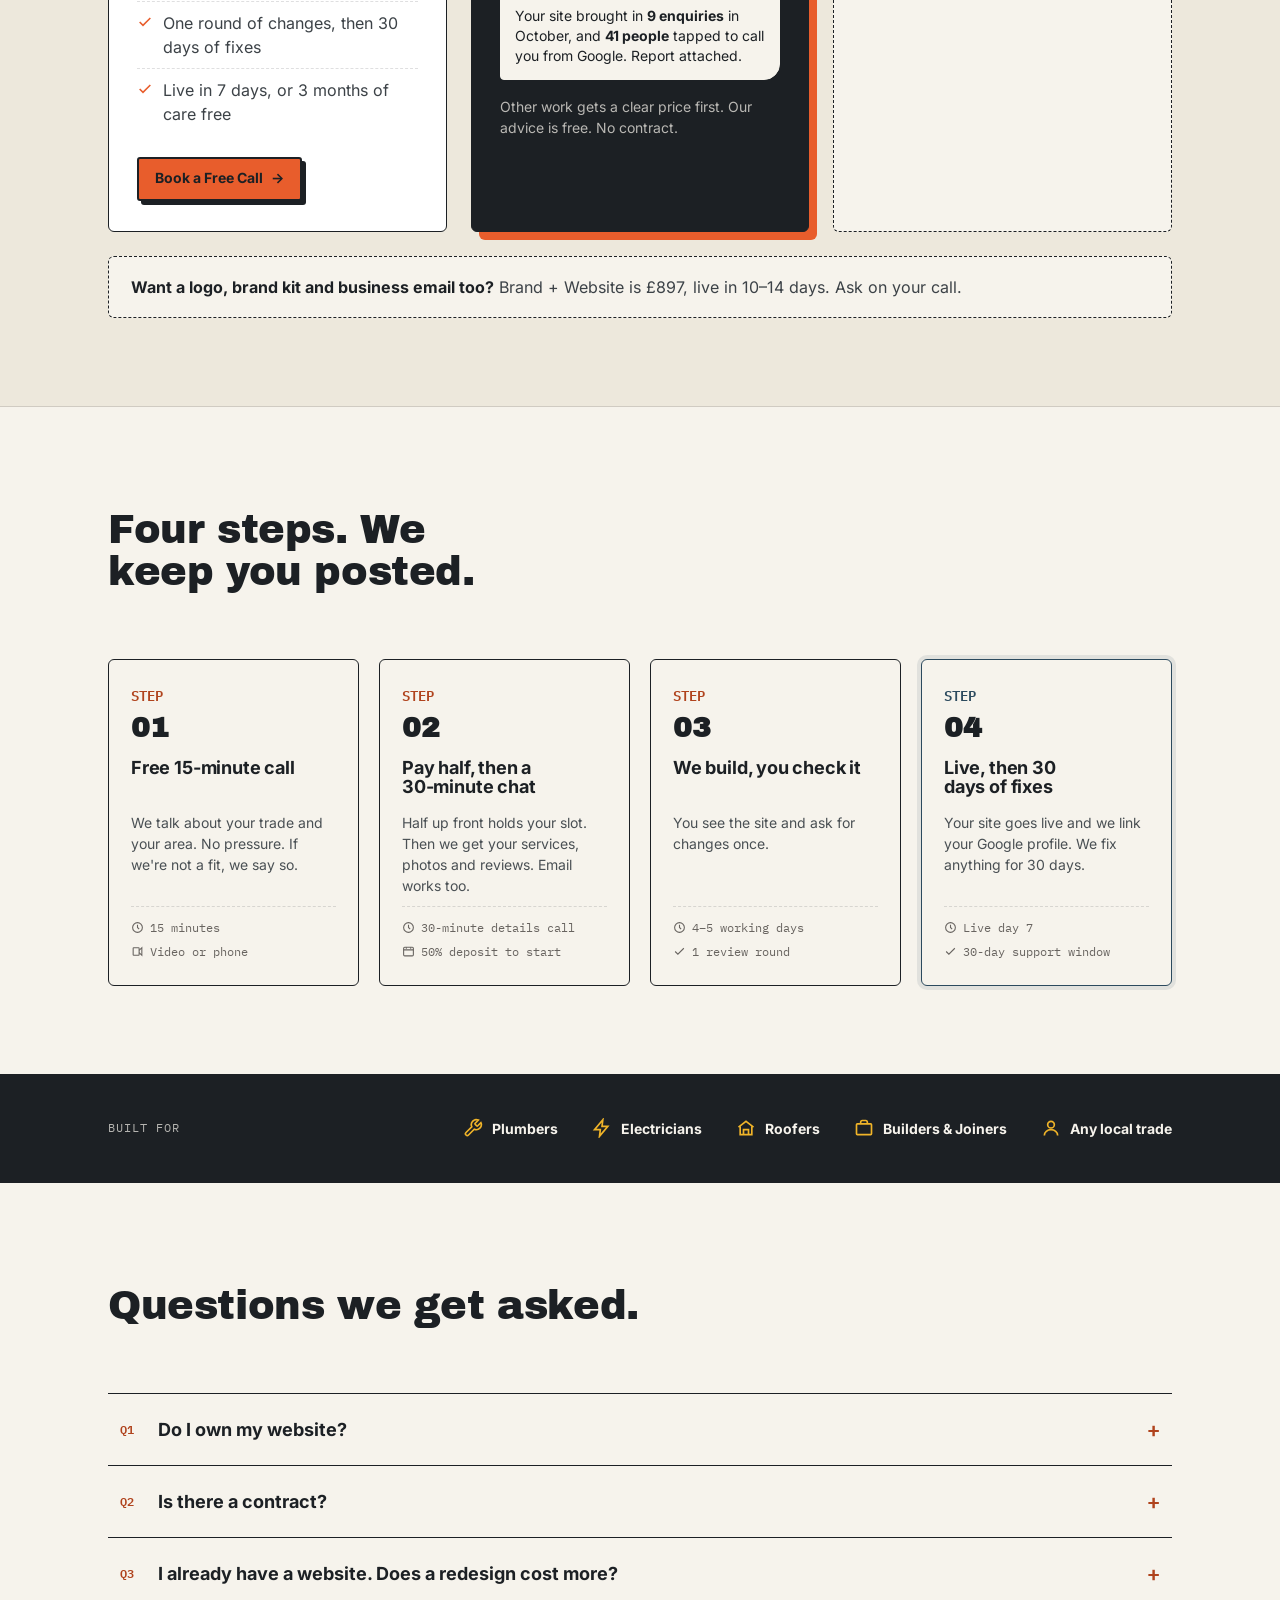
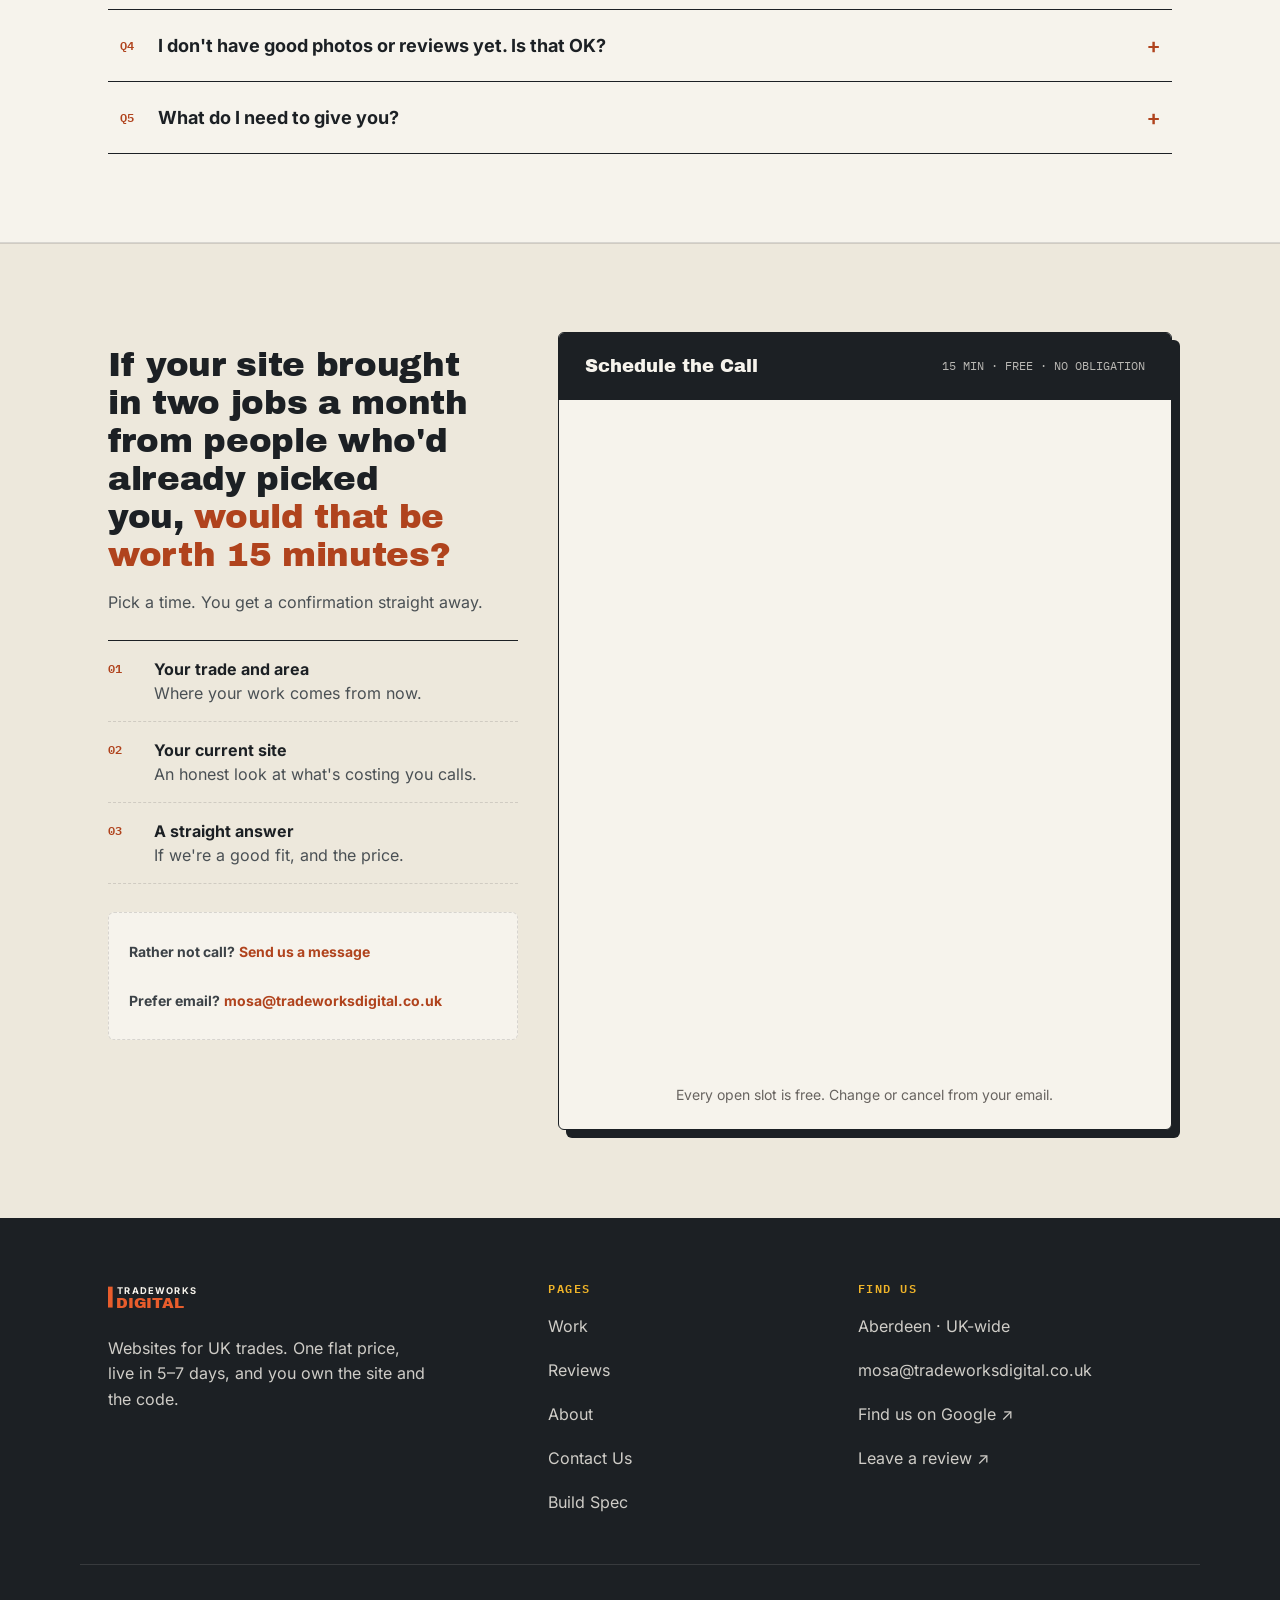
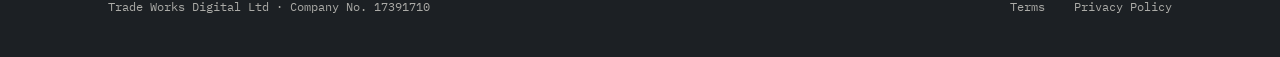
==== commit b2254eea: "No font flicker on load: fonts cut to the characters the site uses; the five first-screen faces embe" ====
--- a/index.html
+++ b/index.html
@@ -2,7 +2,7 @@
 <html lang="en-GB" class="no-js">
 <head>
 <meta charset="UTF-8">
-<meta http-equiv="Content-Security-Policy" content="default-src 'self'; script-src 'self' 'sha256-6/lz1vq9qzdP3aj3UI9QHzFb2ZiH1ji3YXIqNXmiZIc=' 'sha256-ZiOa55It14nsoHtOd8aW+Wl+EVnmyFcN3dk/f5ePjhc=' 'sha256-xMEne5xSNlgeOligOATNEvyFpyN5H3HG/E/qDyG8S5Y=' https://app.cal.com; style-src 'self' 'unsafe-inline'; img-src 'self' data:; font-src 'self'; connect-src 'self' https://crm.tradeworksdigital.co.uk https://app.cal.com; frame-src https://app.cal.com; form-action 'self' https://crm.tradeworksdigital.co.uk; base-uri 'self'; object-src 'none'; upgrade-insecure-requests">
+<meta http-equiv="Content-Security-Policy" content="default-src 'self'; script-src 'self' 'sha256-6/lz1vq9qzdP3aj3UI9QHzFb2ZiH1ji3YXIqNXmiZIc=' 'sha256-ZiOa55It14nsoHtOd8aW+Wl+EVnmyFcN3dk/f5ePjhc=' 'sha256-xMEne5xSNlgeOligOATNEvyFpyN5H3HG/E/qDyG8S5Y=' https://app.cal.com; style-src 'self' 'unsafe-inline'; img-src 'self' data:; font-src 'self' data:; connect-src 'self' https://crm.tradeworksdigital.co.uk https://app.cal.com; frame-src https://app.cal.com; form-action 'self' https://crm.tradeworksdigital.co.uk; base-uri 'self'; object-src 'none'; upgrade-insecure-requests">
 <meta name="text-scale" content="scale">
 <meta name="viewport" content="width=device-width, initial-scale=1.0">
 <meta name="format-detection" content="telephone=no, date=no, address=no, email=no">
@@ -30,8 +30,6 @@
 <meta name="twitter:image" content="https://www.tradeworksdigital.co.uk/images/share.jpg">
 <meta name="twitter:title" content="Website Design for Trades in Aberdeen | Tradeworks Digital">
 <meta name="twitter:description" content="We build websites for plumbers, electricians, roofers, and other trades across Aberdeen and the UK. Pay one flat price: £397. Your site goes live in 5–7 days. It gets your phone ringing.">
-<link rel="preload" as="font" type="font/woff2" href="fonts/archivo-black-400.woff2" crossorigin>
-<link rel="preload" as="font" type="font/woff2" href="fonts/inter-400.woff2" crossorigin>
 <link rel="stylesheet" href="site.css">
 <style>
   /* ---------- HERO ---------- */
--- a/site.css
+++ b/site.css
@@ -1,4 +1,4 @@
-:root{--ink:#1C2024;--paper:#F6F3EC;--paper-dim:#EDE8DC;--orange:#E85D2C;--orange-dark:#B0431D;--steel:#2C4A5E;--yellow:#F0B429;--grey:#686460;--ink-soft:#3C4247;--ink-muted:#4A5054;--line:rgba(28,32,36,0.14);--line-dark:rgba(246,243,236,0.12);--radius:3px;--ease:cubic-bezier(.2,.7,.2,1);--dur-fast:.15s;--dur:.2s;--dur-slow:.25s}@font-face{font-family:'Inter';font-style:normal;font-weight:400;font-display:swap;src:url('fonts/inter-400.woff2') format('woff2')}@font-face{font-family:'Inter';font-style:normal;font-weight:700;font-display:swap;src:url('fonts/inter-700.woff2') format('woff2')}@font-face{font-family:'Inter';font-style:normal;font-weight:800;font-display:swap;src:url('fonts/inter-800.woff2') format('woff2')}@font-face{font-family:'Archivo Black';font-style:normal;font-weight:400;font-display:swap;src:url('fonts/archivo-black-400.woff2') format('woff2')}@font-face{font-family:'IBM Plex Mono';font-style:normal;font-weight:400;font-display:swap;src:url('fonts/ibm-plex-mono-400.woff2') format('woff2')}@font-face{font-family:'IBM Plex Mono';font-style:normal;font-weight:600;font-display:swap;src:url('fonts/ibm-plex-mono-600.woff2') format('woff2')}@font-face{font-family:'Inter Fallback';src:local('Arial');ascent-override:89.43%;descent-override:22.29%;line-gap-override:0%;size-adjust:108.33%}@font-face{font-family:'Archivo Black Fallback';src:local('Arial Bold'),local('Arial-BoldMT'),local('Liberation Sans Bold'),local('Arimo Bold'),local('Arial');ascent-override:90.16%;descent-override:21.57%;line-gap-override:0%;size-adjust:114.71%}@font-face{font-family:'IBM Plex Mono Fallback';src:local('Courier New'),local('Liberation Mono'),local('Consolas');ascent-override:89.31%;descent-override:23.96%;line-gap-override:0%;size-adjust:100%}*{box-sizing:border-box;margin:0;padding:0}html{scroll-behavior:smooth;scroll-padding-top:88px}body{background:var(--paper);color:var(--ink);font-family:'Inter','Inter Fallback',sans-serif;line-height:1.5;-webkit-font-smoothing:antialiased}img{max-width:100%;display:block}[hidden]{display:none !important}a{color:inherit}.wrap{max-width:1120px;margin:0 auto;padding:0 28px}h1,h2,h3{font-family:'Archivo Black','Archivo Black Fallback',sans-serif;font-weight:400;letter-spacing:-0.01em;line-height:1.05}.mono{font-family:'IBM Plex Mono','IBM Plex Mono Fallback',monospace}.eyebrow{font-family:'IBM Plex Mono','IBM Plex Mono Fallback',monospace;font-size:0.75rem;font-weight:600;letter-spacing:0.14em;text-transform:uppercase;color:var(--orange-dark);display:flex;align-items:center;gap:10px}.eyebrow::before{content:"";width:18px;height:2px;background:var(--orange);display:inline-block}.on-dark .eyebrow{color:var(--yellow)}.on-dark .eyebrow::before{background:var(--yellow)}section{padding:88px 0}.section-head{max-width:640px;margin-bottom:52px}.section-head h2{font-size:clamp(1.75rem,3.4vw,2.5rem);margin:14px 0 16px}.section-head p{color:var(--ink-muted);font-size:1rem}.visually-hidden{position:absolute !important;width:1px;height:1px;overflow:hidden;clip:rect(0 0 0 0);white-space:nowrap}.skip-link{position:absolute;left:12px;top:-60px;z-index:100;background:var(--orange);color:var(--ink);font-weight:700;padding:10px 16px;border-radius:var(--radius);text-decoration:none;transition:top var(--dur-fast) ease}.skip-link:focus{top:12px}:focus-visible{outline:3px solid var(--steel);outline-offset:3px}.on-dark:focus-visible,.site-header:focus-visible,.site-footer:focus-visible{outline-color:var(--orange)}.btn{display:inline-flex;align-items:center;justify-content:center;gap:8px;min-height:44px;padding:12px 22px;font-family:'Inter','Inter Fallback',sans-serif;font-weight:700;font-size:0.875rem;line-height:1.2;border:2px solid var(--ink);border-radius:var(--radius);text-decoration:none;cursor:pointer;-webkit-tap-highlight-color:transparent;transition:transform var(--dur-fast) var(--ease),box-shadow var(--dur-fast) var(--ease),background var(--dur-fast) ease,color var(--dur-fast) ease}.btn .arrow{display:inline-block;transition:transform var(--dur) var(--ease)}.btn-primary{background:var(--orange);color:var(--ink);box-shadow:4px 4px 0 var(--ink)}@media (hover:hover){.btn-primary:hover{transform:translate(-2px,-2px);box-shadow:6px 6px 0 var(--ink);color:var(--ink)}}@media (hover:hover){.btn-primary:hover .arrow{transform:translateX(4px)}}.btn-ghost{background:transparent;color:var(--ink);box-shadow:4px 4px 0 transparent}@media (hover:hover){.btn-ghost:hover{background:var(--ink);color:var(--paper);transform:translate(-2px,-2px);box-shadow:6px 6px 0 var(--orange)}}.btn:active{transform:translate(4px,4px);box-shadow:0 0 0 var(--ink);transition-duration:.05s}.btn-sm{min-height:40px;padding:9px 16px;font-size:0.875rem}.on-dark .btn-primary,.site-header .btn-primary,.site-footer .btn-primary{border-color:var(--paper);box-shadow:3px 3px 0 var(--paper)}@media (hover:hover){.on-dark .btn-primary:hover,.site-header .btn-primary:hover,.site-footer .btn-primary:hover{box-shadow:5px 5px 0 var(--paper)}}.on-dark .btn-ghost{color:var(--paper);border-color:var(--paper)}@media (hover:hover){.on-dark .btn-ghost:hover{background:var(--paper);color:var(--ink)}}.on-dark .btn:active,.site-header .btn:active,.site-footer .btn:active{box-shadow:0 0 0 var(--paper)}.tlink{position:relative;color:var(--orange-dark);font-weight:700;text-decoration:none}.tlink::after{content:"";position:absolute;left:0;right:0;bottom:-2px;height:2px;background:currentColor;transform:scaleX(.35);transform-origin:left;transition:transform var(--dur) var(--ease)}@media (hover:hover){.tlink:hover::after{transform:scaleX(1)}}.back-link{display:inline-flex;align-items:center;min-height:44px;font-size:0.875rem}.site-header{position:sticky;top:0;z-index:50;background:rgba(28,32,36,0.97);border-bottom:1px solid var(--line-dark);backdrop-filter:blur(6px)}.site-header .sh-nav{display:flex;align-items:center;justify-content:space-between;height:72px;position:relative}.sh-logo{display:flex;align-items:center;text-decoration:none;min-height:44px}.sh-logo svg{height:38px;width:auto;display:block}.sh-links{display:flex;align-items:center;gap:30px}.sh-link{position:relative;display:inline-flex;align-items:center;min-height:44px;font-size:0.875rem;font-weight:600;color:var(--paper);opacity:.82;text-decoration:none;transition:opacity var(--dur-fast) ease}.sh-link::after{content:"";position:absolute;left:0;right:0;bottom:8px;height:2px;background:var(--orange);transform:scaleX(0);transform-origin:left;transition:transform var(--dur) var(--ease)}.sh-link[aria-current="page"]{opacity:1}.sh-link[aria-current="page"]::after{transform:scaleX(1)}@media (hover:hover){.sh-link:hover{opacity:1}.sh-link:hover::after{transform:scaleX(1)}}.sh-menu{display:none;width:44px;height:44px;border:1.5px solid var(--paper);border-radius:2px;background:transparent;cursor:pointer;flex-direction:column;align-items:center;justify-content:center;gap:4px}.sh-menu span{width:18px;height:2px;background:var(--paper);display:block;transition:transform var(--dur) ease,opacity var(--dur) ease}.sh-menu[aria-expanded="true"] span:nth-child(1){transform:translateY(6px) rotate(45deg)}.sh-menu[aria-expanded="true"] span:nth-child(2){opacity:0}.sh-menu[aria-expanded="true"] span:nth-child(3){transform:translateY(-6px) rotate(-45deg)}@media (max-width:860px){.js .sh-menu{display:flex}.sh-links{position:absolute;top:72px;left:0;right:0;flex-direction:column;align-items:stretch;gap:0;background:var(--ink);border-bottom:1px solid var(--line-dark);padding:8px 28px 24px;box-shadow:0 18px 30px -18px rgba(0,0,0,.5)}.js .sh-links{opacity:0;transform:translateY(-8px);pointer-events:none;visibility:hidden;transition:opacity var(--dur) ease,transform var(--dur) ease,visibility 0s linear var(--dur)}.js .sh-links.is-open{opacity:1;transform:none;pointer-events:auto;visibility:visible;transition:opacity var(--dur) ease,transform var(--dur) ease}.no-js .sh-links{position:static;width:100%}.no-js .site-header .sh-nav{height:auto;flex-wrap:wrap;padding-top:14px}.sh-link{min-height:48px;font-size:1rem;border-bottom:1px solid var(--line-dark)}.sh-link::after{bottom:10px;right:auto;width:32px}.sh-links .btn{margin-top:18px}}.site-footer{background:var(--ink);color:rgba(246,243,236,0.82);padding:64px 0 28px}.sf-grid{display:grid;grid-template-columns:1.5fr 1fr 1.2fr;gap:48px;padding-bottom:40px;border-bottom:1px solid var(--line-dark)}.sf-brand svg{height:36px;width:auto;display:block;margin-bottom:18px}.sf-brand p{font-size:1rem;line-height:1.6;max-width:340px;margin-bottom:22px}.sf-h{font-family:'IBM Plex Mono','IBM Plex Mono Fallback',monospace;font-size:0.75rem;font-weight:600;letter-spacing:.12em;text-transform:uppercase;color:var(--yellow);margin-bottom:10px}.sf-col ul{list-style:none}.sf-col li{font-size:1rem}.sf-col .sf-plain{display:flex;align-items:center;min-height:44px}.sf-link{position:relative;display:inline-flex;align-items:center;min-height:44px;color:rgba(246,243,236,0.82);text-decoration:none;transition:color var(--dur-fast) ease}.sf-link::after{content:"";position:absolute;left:0;right:0;bottom:10px;height:1.5px;background:var(--yellow);transform:scaleX(0);transform-origin:left;transition:transform var(--dur) var(--ease)}@media (hover:hover){.sf-link:hover{color:var(--paper)}}@media (hover:hover){.sf-link:hover::after{transform:scaleX(1)}}.sf-bottom{display:flex;justify-content:space-between;align-items:center;flex-wrap:wrap;gap:8px 20px;padding-top:20px;font-family:'IBM Plex Mono','IBM Plex Mono Fallback',monospace;font-size:0.75rem;color:rgba(246,243,236,0.66)}.sf-bottom .sf-link{font-size:0.75rem;color:rgba(246,243,236,0.66)}@media (max-width:860px){.sf-grid{grid-template-columns:1fr;gap:28px}.site-footer{padding-bottom:104px}}.m-cta{display:none}@media (max-width:860px){.js .m-cta{display:flex;gap:10px;position:fixed;left:0;right:0;bottom:0;z-index:40;padding:12px 16px calc(12px + env(safe-area-inset-bottom));background:rgba(28,32,36,0.97);border-top:1px solid var(--line-dark);transform:translateY(110%);transition:transform var(--dur-slow) var(--ease)}.js .m-cta.is-shown{transform:none}html{scroll-padding-bottom:96px}.m-cta .btn{flex:1}.m-cta-mail{flex:0 0 52px;display:flex;align-items:center;justify-content:center;min-height:44px;border:1.5px solid var(--paper);border-radius:var(--radius);color:var(--paper)}.m-cta-mail svg{width:20px;height:20px;stroke:currentColor}}.p-step{position:relative;transition:background var(--dur) ease}.p-step::before{content:"";position:absolute;left:-18px;top:0;bottom:0;width:4px;background:var(--orange);transform:scaleY(0);transform-origin:top;transition:transform var(--dur-slow) var(--ease)}.p-step .big,.p-step h3{transition:color var(--dur) ease,transform var(--dur) var(--ease)}@media (hover:hover){.p-step:hover::before{transform:scaleY(1)}.p-step:hover .big{color:var(--orange)}.p-step:hover h3{transform:translateX(4px)}}.faq-item summary{min-height:44px;transition:background var(--dur) ease;border-radius:2px}.faq-item summary .plus{transition:transform var(--dur) var(--ease);color:var(--orange-dark)}.faq-item[open] summary .plus{transform:rotate(45deg)}@media (hover:hover){.faq-item summary:hover{background:rgba(28,32,36,0.05)}.faq-item:not([open]) summary:hover .plus{transform:rotate(90deg)}}.faq-item[open] .faq-a{animation:tw-slidein .28s var(--ease) both}@keyframes tw-slidein{from{opacity:0;transform:translateY(-6px)}to{opacity:1;transform:none}}.trades-icons span{transition:color var(--dur) ease,transform var(--dur) var(--ease)}.trades-icons svg{transition:transform var(--dur-slow) var(--ease)}@media (hover:hover){.trades-icons span:hover{color:var(--yellow);transform:translateY(-2px)}.trades-icons span:hover svg{transform:rotate(-12deg) scale(1.12)}}.lift{transition:transform var(--dur) var(--ease),box-shadow var(--dur) var(--ease)}@media (hover:hover){.lift:hover{transform:translate(-3px,-3px);box-shadow:7px 7px 0 var(--ink)}}.pulse-dot{display:inline-block;width:7px;height:7px;border-radius:50%;background:var(--yellow);margin-right:7px;animation:tw-pulse 1.6s ease-in-out 9}@keyframes tw-pulse{0%,100%{opacity:1;transform:scale(1)}50%{opacity:.35;transform:scale(.7)}}.reveal-ready .reveal{opacity:0;transform:translateY(26px);transition:opacity .6s var(--ease),transform .6s var(--ease)}.reveal-ready .reveal.is-in{opacity:1;transform:none}.reveal-ready .reveal-stagger>*{opacity:0;transform:translateY(18px);transition:opacity .5s var(--ease),transform .5s var(--ease)}.reveal-ready .reveal-stagger.is-in>*{opacity:1;transform:none}.reveal-ready .reveal-stagger.is-in>*:nth-child(2){transition-delay:.08s}.reveal-ready .reveal-stagger.is-in>*:nth-child(3){transition-delay:.16s}.reveal-ready .reveal-stagger.is-in>*:nth-child(4){transition-delay:.24s}.reveal-ready .reveal-stagger.is-in>*:nth-child(5){transition-delay:.32s}@keyframes tw-rise{from{opacity:0;transform:translateY(22px)}to{opacity:1;transform:none}}.enter{animation:tw-rise .7s var(--ease) .1s both}.enter-2{animation:tw-rise .7s var(--ease) .35s both}.slot-preview [data-slot]{outline:2px dashed var(--orange);outline-offset:4px;position:relative}.slot-preview [data-slot]::after{content:"SLOT · " attr(data-slot);position:absolute;top:6px;left:6px;z-index:5;font:600 0.6875rem/1 'IBM Plex Mono',monospace;letter-spacing:.06em;background:var(--orange);color:var(--ink);padding:4px 7px;border-radius:2px;pointer-events:none}.slot-hidden{display:none !important}.slot-preview .slot-hidden{display:revert !important}.slot-preview .case-grid.slot-hidden{display:grid !important}.slot-preview .case-sm.slot-hidden{display:flex !important}.case-grid{display:grid;grid-template-columns:repeat(3,minmax(0,1fr));gap:22px;margin-top:24px}.case-grid.cols-2{grid-template-columns:repeat(2,minmax(0,1fr))}.case-sm{display:flex;flex-direction:column;background:var(--paper);color:var(--ink);border:1.5px solid var(--ink);border-radius:6px;overflow:hidden;text-decoration:none}.case-sm-media{background:var(--paper-dim);padding:16px;border-bottom:1.5px solid var(--ink)}.browser-sm{background:var(--paper);border:1.5px solid var(--ink);border-radius:5px;overflow:hidden}.browser-sm .browser-bar{display:flex;gap:4px;padding:6px 8px;background:var(--ink)}.browser-sm .browser-bar i{width:6px;height:6px;border-radius:50%;background:rgba(246,243,236,.35);display:block}.browser-sm img,.shot-sm{width:100%;aspect-ratio:16/10;object-fit:cover;object-position:top;display:block}.shot-sm{display:flex;align-items:center;justify-content:center;font-family:'IBM Plex Mono','IBM Plex Mono Fallback',monospace;font-size:0.75rem;color:var(--grey)}.case-sm-body{padding:20px 20px 18px;display:flex;flex-direction:column;gap:8px;flex-grow:1}.case-sm-body .case-tag{font-family:'IBM Plex Mono','IBM Plex Mono Fallback',monospace;font-size:0.75rem;font-weight:600;letter-spacing:.08em;color:var(--orange-dark)}.case-sm-body h3{font-size:1.25rem}.case-sm-stat{display:flex;align-items:baseline;gap:10px;margin:2px 0 6px}.case-sm-stat b{font-family:'Archivo Black','Archivo Black Fallback',sans-serif;font-weight:400;font-size:1.375rem}.case-sm-stat span{font-family:'IBM Plex Mono','IBM Plex Mono Fallback',monospace;font-size:0.75rem;color:var(--grey)}.case-sm-go{margin-top:auto;font-weight:700;font-size:0.875rem;color:var(--orange-dark)}.case-sm-go .arrow{display:inline-block;transition:transform var(--dur) var(--ease)}@media (hover:hover){.case-sm:hover .case-sm-go .arrow{transform:translateX(4px)}.on-dark .case-sm.lift:hover{box-shadow:7px 7px 0 var(--orange)}}@media (max-width:1000px){.case-grid{grid-template-columns:repeat(2,minmax(0,1fr))}}@media (max-width:640px){.case-grid,.case-grid.cols-2{grid-template-columns:1fr}}.tel-slot{display:none !important}.slot-preview .tel-slot{display:revert !important}.slot-preview .m-cta-mail.tel-slot,.slot-preview .sh-tel.tel-slot{display:inline-flex !important}.sh-tel{gap:7px;font-family:'IBM Plex Mono','IBM Plex Mono Fallback',monospace;font-size:0.875rem;letter-spacing:.02em}.sh-tel svg{width:15px;height:15px;stroke:currentColor;flex-shrink:0}@media (max-width:860px){.slot-preview .m-cta-mail.tel-slot{display:flex !important}}@media (prefers-reduced-motion:reduce){html{scroll-behavior:auto}*,*::before,*::after{animation:none !important;transition:none !important}.reveal-ready .reveal,.reveal-ready .reveal-stagger>*{opacity:1;transform:none}}
+:root{--ink:#1C2024;--paper:#F6F3EC;--paper-dim:#EDE8DC;--orange:#E85D2C;--orange-dark:#B0431D;--steel:#2C4A5E;--yellow:#F0B429;--grey:#686460;--ink-soft:#3C4247;--ink-muted:#4A5054;--line:rgba(28,32,36,0.14);--line-dark:rgba(246,243,236,0.12);--radius:3px;--ease:cubic-bezier(.2,.7,.2,1);--dur-fast:.15s;--dur:.2s;--dur-slow:.25s}@font-face{font-family:'Inter';font-style:normal;font-weight:400;font-display:swap;src:url([data-uri]) format('woff2')}@font-face{font-family:'Inter';font-style:normal;font-weight:700;font-display:swap;src:url([data-uri]) format('woff2')}@font-face{font-family:'Inter';font-style:normal;font-weight:800;font-display:swap;src:url('fonts/inter-800.woff2') format('woff2')}@font-face{font-family:'Archivo Black';font-style:normal;font-weight:400;font-display:swap;src:url([data-uri]) format('woff2')}@font-face{font-family:'IBM Plex Mono';font-style:normal;font-weight:400;font-display:swap;src:url([data-uri]) format('woff2')}@font-face{font-family:'IBM Plex Mono';font-style:normal;font-weight:600;font-display:swap;src:url([data-uri]) format('woff2')}@font-face{font-family:'Inter Fallback';src:local('Arial');ascent-override:89.43%;descent-override:22.29%;line-gap-override:0%;size-adjust:108.33%}@font-face{font-family:'Archivo Black Fallback';src:local('Arial Bold'),local('Arial-BoldMT'),local('Liberation Sans Bold'),local('Arimo Bold'),local('Arial');ascent-override:90.16%;descent-override:21.57%;line-gap-override:0%;size-adjust:114.71%}@font-face{font-family:'IBM Plex Mono Fallback';src:local('Courier New'),local('Liberation Mono'),local('Consolas');ascent-override:89.31%;descent-override:23.96%;line-gap-override:0%;size-adjust:100%}*{box-sizing:border-box;margin:0;padding:0}html{scroll-behavior:smooth;scroll-padding-top:88px}body{background:var(--paper);color:var(--ink);font-family:'Inter','Inter Fallback',sans-serif;line-height:1.5;-webkit-font-smoothing:antialiased}img{max-width:100%;display:block}[hidden]{display:none !important}a{color:inherit}.wrap{max-width:1120px;margin:0 auto;padding:0 28px}h1,h2,h3{font-family:'Archivo Black','Archivo Black Fallback',sans-serif;font-weight:400;letter-spacing:-0.01em;line-height:1.05}.mono{font-family:'IBM Plex Mono','IBM Plex Mono Fallback',monospace}.eyebrow{font-family:'IBM Plex Mono','IBM Plex Mono Fallback',monospace;font-size:0.75rem;font-weight:600;letter-spacing:0.14em;text-transform:uppercase;color:var(--orange-dark);display:flex;align-items:center;gap:10px}.eyebrow::before{content:"";width:18px;height:2px;background:var(--orange);display:inline-block}.on-dark .eyebrow{color:var(--yellow)}.on-dark .eyebrow::before{background:var(--yellow)}section{padding:88px 0}.section-head{max-width:640px;margin-bottom:52px}.section-head h2{font-size:clamp(1.75rem,3.4vw,2.5rem);margin:14px 0 16px}.section-head p{color:var(--ink-muted);font-size:1rem}.visually-hidden{position:absolute !important;width:1px;height:1px;overflow:hidden;clip:rect(0 0 0 0);white-space:nowrap}.skip-link{position:absolute;left:12px;top:-60px;z-index:100;background:var(--orange);color:var(--ink);font-weight:700;padding:10px 16px;border-radius:var(--radius);text-decoration:none;transition:top var(--dur-fast) ease}.skip-link:focus{top:12px}:focus-visible{outline:3px solid var(--steel);outline-offset:3px}.on-dark:focus-visible,.site-header:focus-visible,.site-footer:focus-visible{outline-color:var(--orange)}.btn{display:inline-flex;align-items:center;justify-content:center;gap:8px;min-height:44px;padding:12px 22px;font-family:'Inter','Inter Fallback',sans-serif;font-weight:700;font-size:0.875rem;line-height:1.2;border:2px solid var(--ink);border-radius:var(--radius);text-decoration:none;cursor:pointer;-webkit-tap-highlight-color:transparent;transition:transform var(--dur-fast) var(--ease),box-shadow var(--dur-fast) var(--ease),background var(--dur-fast) ease,color var(--dur-fast) ease}.btn .arrow{display:inline-block;transition:transform var(--dur) var(--ease)}.btn-primary{background:var(--orange);color:var(--ink);box-shadow:4px 4px 0 var(--ink)}@media (hover:hover){.btn-primary:hover{transform:translate(-2px,-2px);box-shadow:6px 6px 0 var(--ink);color:var(--ink)}}@media (hover:hover){.btn-primary:hover .arrow{transform:translateX(4px)}}.btn-ghost{background:transparent;color:var(--ink);box-shadow:4px 4px 0 transparent}@media (hover:hover){.btn-ghost:hover{background:var(--ink);color:var(--paper);transform:translate(-2px,-2px);box-shadow:6px 6px 0 var(--orange)}}.btn:active{transform:translate(4px,4px);box-shadow:0 0 0 var(--ink);transition-duration:.05s}.btn-sm{min-height:40px;padding:9px 16px;font-size:0.875rem}.on-dark .btn-primary,.site-header .btn-primary,.site-footer .btn-primary{border-color:var(--paper);box-shadow:3px 3px 0 var(--paper)}@media (hover:hover){.on-dark .btn-primary:hover,.site-header .btn-primary:hover,.site-footer .btn-primary:hover{box-shadow:5px 5px 0 var(--paper)}}.on-dark .btn-ghost{color:var(--paper);border-color:var(--paper)}@media (hover:hover){.on-dark .btn-ghost:hover{background:var(--paper);color:var(--ink)}}.on-dark .btn:active,.site-header .btn:active,.site-footer .btn:active{box-shadow:0 0 0 var(--paper)}.tlink{position:relative;color:var(--orange-dark);font-weight:700;text-decoration:none}.tlink::after{content:"";position:absolute;left:0;right:0;bottom:-2px;height:2px;background:currentColor;transform:scaleX(.35);transform-origin:left;transition:transform var(--dur) var(--ease)}@media (hover:hover){.tlink:hover::after{transform:scaleX(1)}}.back-link{display:inline-flex;align-items:center;min-height:44px;font-size:0.875rem}.site-header{position:sticky;top:0;z-index:50;background:rgba(28,32,36,0.97);border-bottom:1px solid var(--line-dark);backdrop-filter:blur(6px)}.site-header .sh-nav{display:flex;align-items:center;justify-content:space-between;height:72px;position:relative}.sh-logo{display:flex;align-items:center;text-decoration:none;min-height:44px}.sh-logo svg{height:38px;width:auto;display:block}.sh-links{display:flex;align-items:center;gap:30px}.sh-link{position:relative;display:inline-flex;align-items:center;min-height:44px;font-size:0.875rem;font-weight:600;color:var(--paper);opacity:.82;text-decoration:none;transition:opacity var(--dur-fast) ease}.sh-link::after{content:"";position:absolute;left:0;right:0;bottom:8px;height:2px;background:var(--orange);transform:scaleX(0);transform-origin:left;transition:transform var(--dur) var(--ease)}.sh-link[aria-current="page"]{opacity:1}.sh-link[aria-current="page"]::after{transform:scaleX(1)}@media (hover:hover){.sh-link:hover{opacity:1}.sh-link:hover::after{transform:scaleX(1)}}.sh-menu{display:none;width:44px;height:44px;border:1.5px solid var(--paper);border-radius:2px;background:transparent;cursor:pointer;flex-direction:column;align-items:center;justify-content:center;gap:4px}.sh-menu span{width:18px;height:2px;background:var(--paper);display:block;transition:transform var(--dur) ease,opacity var(--dur) ease}.sh-menu[aria-expanded="true"] span:nth-child(1){transform:translateY(6px) rotate(45deg)}.sh-menu[aria-expanded="true"] span:nth-child(2){opacity:0}.sh-menu[aria-expanded="true"] span:nth-child(3){transform:translateY(-6px) rotate(-45deg)}@media (max-width:860px){.js .sh-menu{display:flex}.sh-links{position:absolute;top:72px;left:0;right:0;flex-direction:column;align-items:stretch;gap:0;background:var(--ink);border-bottom:1px solid var(--line-dark);padding:8px 28px 24px;box-shadow:0 18px 30px -18px rgba(0,0,0,.5)}.js .sh-links{opacity:0;transform:translateY(-8px);pointer-events:none;visibility:hidden;transition:opacity var(--dur) ease,transform var(--dur) ease,visibility 0s linear var(--dur)}.js .sh-links.is-open{opacity:1;transform:none;pointer-events:auto;visibility:visible;transition:opacity var(--dur) ease,transform var(--dur) ease}.no-js .sh-links{position:static;width:100%}.no-js .site-header .sh-nav{height:auto;flex-wrap:wrap;padding-top:14px}.sh-link{min-height:48px;font-size:1rem;border-bottom:1px solid var(--line-dark)}.sh-link::after{bottom:10px;right:auto;width:32px}.sh-links .btn{margin-top:18px}}.site-footer{background:var(--ink);color:rgba(246,243,236,0.82);padding:64px 0 28px}.sf-grid{display:grid;grid-template-columns:1.5fr 1fr 1.2fr;gap:48px;padding-bottom:40px;border-bottom:1px solid var(--line-dark)}.sf-brand svg{height:36px;width:auto;display:block;margin-bottom:18px}.sf-brand p{font-size:1rem;line-height:1.6;max-width:340px;margin-bottom:22px}.sf-h{font-family:'IBM Plex Mono','IBM Plex Mono Fallback',monospace;font-size:0.75rem;font-weight:600;letter-spacing:.12em;text-transform:uppercase;color:var(--yellow);margin-bottom:10px}.sf-col ul{list-style:none}.sf-col li{font-size:1rem}.sf-col .sf-plain{display:flex;align-items:center;min-height:44px}.sf-link{position:relative;display:inline-flex;align-items:center;min-height:44px;color:rgba(246,243,236,0.82);text-decoration:none;transition:color var(--dur-fast) ease}.sf-link::after{content:"";position:absolute;left:0;right:0;bottom:10px;height:1.5px;background:var(--yellow);transform:scaleX(0);transform-origin:left;transition:transform var(--dur) var(--ease)}@media (hover:hover){.sf-link:hover{color:var(--paper)}}@media (hover:hover){.sf-link:hover::after{transform:scaleX(1)}}.sf-bottom{display:flex;justify-content:space-between;align-items:center;flex-wrap:wrap;gap:8px 20px;padding-top:20px;font-family:'IBM Plex Mono','IBM Plex Mono Fallback',monospace;font-size:0.75rem;color:rgba(246,243,236,0.66)}.sf-bottom .sf-link{font-size:0.75rem;color:rgba(246,243,236,0.66)}@media (max-width:860px){.sf-grid{grid-template-columns:1fr;gap:28px}.site-footer{padding-bottom:104px}}.m-cta{display:none}@media (max-width:860px){.js .m-cta{display:flex;gap:10px;position:fixed;left:0;right:0;bottom:0;z-index:40;padding:12px 16px calc(12px + env(safe-area-inset-bottom));background:rgba(28,32,36,0.97);border-top:1px solid var(--line-dark);transform:translateY(110%);transition:transform var(--dur-slow) var(--ease)}.js .m-cta.is-shown{transform:none}html{scroll-padding-bottom:96px}.m-cta .btn{flex:1}.m-cta-mail{flex:0 0 52px;display:flex;align-items:center;justify-content:center;min-height:44px;border:1.5px solid var(--paper);border-radius:var(--radius);color:var(--paper)}.m-cta-mail svg{width:20px;height:20px;stroke:currentColor}}.p-step{position:relative;transition:background var(--dur) ease}.p-step::before{content:"";position:absolute;left:-18px;top:0;bottom:0;width:4px;background:var(--orange);transform:scaleY(0);transform-origin:top;transition:transform var(--dur-slow) var(--ease)}.p-step .big,.p-step h3{transition:color var(--dur) ease,transform var(--dur) var(--ease)}@media (hover:hover){.p-step:hover::before{transform:scaleY(1)}.p-step:hover .big{color:var(--orange)}.p-step:hover h3{transform:translateX(4px)}}.faq-item summary{min-height:44px;transition:background var(--dur) ease;border-radius:2px}.faq-item summary .plus{transition:transform var(--dur) var(--ease);color:var(--orange-dark)}.faq-item[open] summary .plus{transform:rotate(45deg)}@media (hover:hover){.faq-item summary:hover{background:rgba(28,32,36,0.05)}.faq-item:not([open]) summary:hover .plus{transform:rotate(90deg)}}.faq-item[open] .faq-a{animation:tw-slidein .28s var(--ease) both}@keyframes tw-slidein{from{opacity:0;transform:translateY(-6px)}to{opacity:1;transform:none}}.trades-icons span{transition:color var(--dur) ease,transform var(--dur) var(--ease)}.trades-icons svg{transition:transform var(--dur-slow) var(--ease)}@media (hover:hover){.trades-icons span:hover{color:var(--yellow);transform:translateY(-2px)}.trades-icons span:hover svg{transform:rotate(-12deg) scale(1.12)}}.lift{transition:transform var(--dur) var(--ease),box-shadow var(--dur) var(--ease)}@media (hover:hover){.lift:hover{transform:translate(-3px,-3px);box-shadow:7px 7px 0 var(--ink)}}.pulse-dot{display:inline-block;width:7px;height:7px;border-radius:50%;background:var(--yellow);margin-right:7px;animation:tw-pulse 1.6s ease-in-out 9}@keyframes tw-pulse{0%,100%{opacity:1;transform:scale(1)}50%{opacity:.35;transform:scale(.7)}}.reveal-ready .reveal{opacity:0;transform:translateY(26px);transition:opacity .6s var(--ease),transform .6s var(--ease)}.reveal-ready .reveal.is-in{opacity:1;transform:none}.reveal-ready .reveal-stagger>*{opacity:0;transform:translateY(18px);transition:opacity .5s var(--ease),transform .5s var(--ease)}.reveal-ready .reveal-stagger.is-in>*{opacity:1;transform:none}.reveal-ready .reveal-stagger.is-in>*:nth-child(2){transition-delay:.08s}.reveal-ready .reveal-stagger.is-in>*:nth-child(3){transition-delay:.16s}.reveal-ready .reveal-stagger.is-in>*:nth-child(4){transition-delay:.24s}.reveal-ready .reveal-stagger.is-in>*:nth-child(5){transition-delay:.32s}@keyframes tw-rise{from{opacity:0;transform:translateY(22px)}to{opacity:1;transform:none}}.enter{animation:tw-rise .7s var(--ease) .1s both}.enter-2{animation:tw-rise .7s var(--ease) .35s both}.slot-preview [data-slot]{outline:2px dashed var(--orange);outline-offset:4px;position:relative}.slot-preview [data-slot]::after{content:"SLOT · " attr(data-slot);position:absolute;top:6px;left:6px;z-index:5;font:600 0.6875rem/1 'IBM Plex Mono',monospace;letter-spacing:.06em;background:var(--orange);color:var(--ink);padding:4px 7px;border-radius:2px;pointer-events:none}.slot-hidden{display:none !important}.slot-preview .slot-hidden{display:revert !important}.slot-preview .case-grid.slot-hidden{display:grid !important}.slot-preview .case-sm.slot-hidden{display:flex !important}.case-grid{display:grid;grid-template-columns:repeat(3,minmax(0,1fr));gap:22px;margin-top:24px}.case-grid.cols-2{grid-template-columns:repeat(2,minmax(0,1fr))}.case-sm{display:flex;flex-direction:column;background:var(--paper);color:var(--ink);border:1.5px solid var(--ink);border-radius:6px;overflow:hidden;text-decoration:none}.case-sm-media{background:var(--paper-dim);padding:16px;border-bottom:1.5px solid var(--ink)}.browser-sm{background:var(--paper);border:1.5px solid var(--ink);border-radius:5px;overflow:hidden}.browser-sm .browser-bar{display:flex;gap:4px;padding:6px 8px;background:var(--ink)}.browser-sm .browser-bar i{width:6px;height:6px;border-radius:50%;background:rgba(246,243,236,.35);display:block}.browser-sm img,.shot-sm{width:100%;aspect-ratio:16/10;object-fit:cover;object-position:top;display:block}.shot-sm{display:flex;align-items:center;justify-content:center;font-family:'IBM Plex Mono','IBM Plex Mono Fallback',monospace;font-size:0.75rem;color:var(--grey)}.case-sm-body{padding:20px 20px 18px;display:flex;flex-direction:column;gap:8px;flex-grow:1}.case-sm-body .case-tag{font-family:'IBM Plex Mono','IBM Plex Mono Fallback',monospace;font-size:0.75rem;font-weight:600;letter-spacing:.08em;color:var(--orange-dark)}.case-sm-body h3{font-size:1.25rem}.case-sm-stat{display:flex;align-items:baseline;gap:10px;margin:2px 0 6px}.case-sm-stat b{font-family:'Archivo Black','Archivo Black Fallback',sans-serif;font-weight:400;font-size:1.375rem}.case-sm-stat span{font-family:'IBM Plex Mono','IBM Plex Mono Fallback',monospace;font-size:0.75rem;color:var(--grey)}.case-sm-go{margin-top:auto;font-weight:700;font-size:0.875rem;color:var(--orange-dark)}.case-sm-go .arrow{display:inline-block;transition:transform var(--dur) var(--ease)}@media (hover:hover){.case-sm:hover .case-sm-go .arrow{transform:translateX(4px)}.on-dark .case-sm.lift:hover{box-shadow:7px 7px 0 var(--orange)}}@media (max-width:1000px){.case-grid{grid-template-columns:repeat(2,minmax(0,1fr))}}@media (max-width:640px){.case-grid,.case-grid.cols-2{grid-template-columns:1fr}}.tel-slot{display:none !important}.slot-preview .tel-slot{display:revert !important}.slot-preview .m-cta-mail.tel-slot,.slot-preview .sh-tel.tel-slot{display:inline-flex !important}.sh-tel{gap:7px;font-family:'IBM Plex Mono','IBM Plex Mono Fallback',monospace;font-size:0.875rem;letter-spacing:.02em}.sh-tel svg{width:15px;height:15px;stroke:currentColor;flex-shrink:0}@media (max-width:860px){.slot-preview .m-cta-mail.tel-slot{display:flex !important}}@media (prefers-reduced-motion:reduce){html{scroll-behavior:auto}*,*::before,*::after{animation:none !important;transition:none !important}.reveal-ready .reveal,.reveal-ready .reveal-stagger>*{opacity:1;transform:none}}
 
 /* QA 15 Nov: show which field is wrong */
 form[data-enquiry] [aria-invalid="true"]{border-color:#B42318 !important; box-shadow:0 0 0 1px #B42318;}
@@ -16,7 +16,7 @@
 .form-grid > *, .field input, .field textarea, .field select{min-width:0;}
 .field input, .field textarea{width:100%;}
 .c-card{min-width:0;}
-@media (max-width:860px){.js .m-cta{bottom:env(safe-area-inset-bottom,0px);padding:12px 16px;background:#1C2024 !important;will-change:transform;backface-visibility:hidden}.js .m-cta::after{content:"";position:absolute;left:0;right:0;top:100%;height:calc(env(safe-area-inset-bottom,0px) + 2px);background:#1C2024}.crios .js .m-cta::after,.js.crios .m-cta::after,.chrome-mobile .m-cta::after{height:calc(env(safe-area-inset-bottom,0px) + 120px)}}[data-count]{font-variant-numeric:tabular-nums}
+@media (max-width:860px){.js .m-cta{bottom:env(safe-area-inset-bottom,0px);padding:12px 16px;background:#1C2024 !important;will-change:transform;backface-visibility:hidden}.js .m-cta::after{content:"";position:absolute;left:0;right:0;top:100%;height:calc(env(safe-area-inset-bottom,0px) + max(160px, 40vh));background:#1C2024;pointer-events:none}}[data-count]{font-variant-numeric:tabular-nums}
 /* Modern Web Guidance (cross-document-transitions, motion): soft cross-fade between pages, opt-in to motion only */
 @media (prefers-reduced-motion: no-preference){
   @view-transition{navigation:auto;}
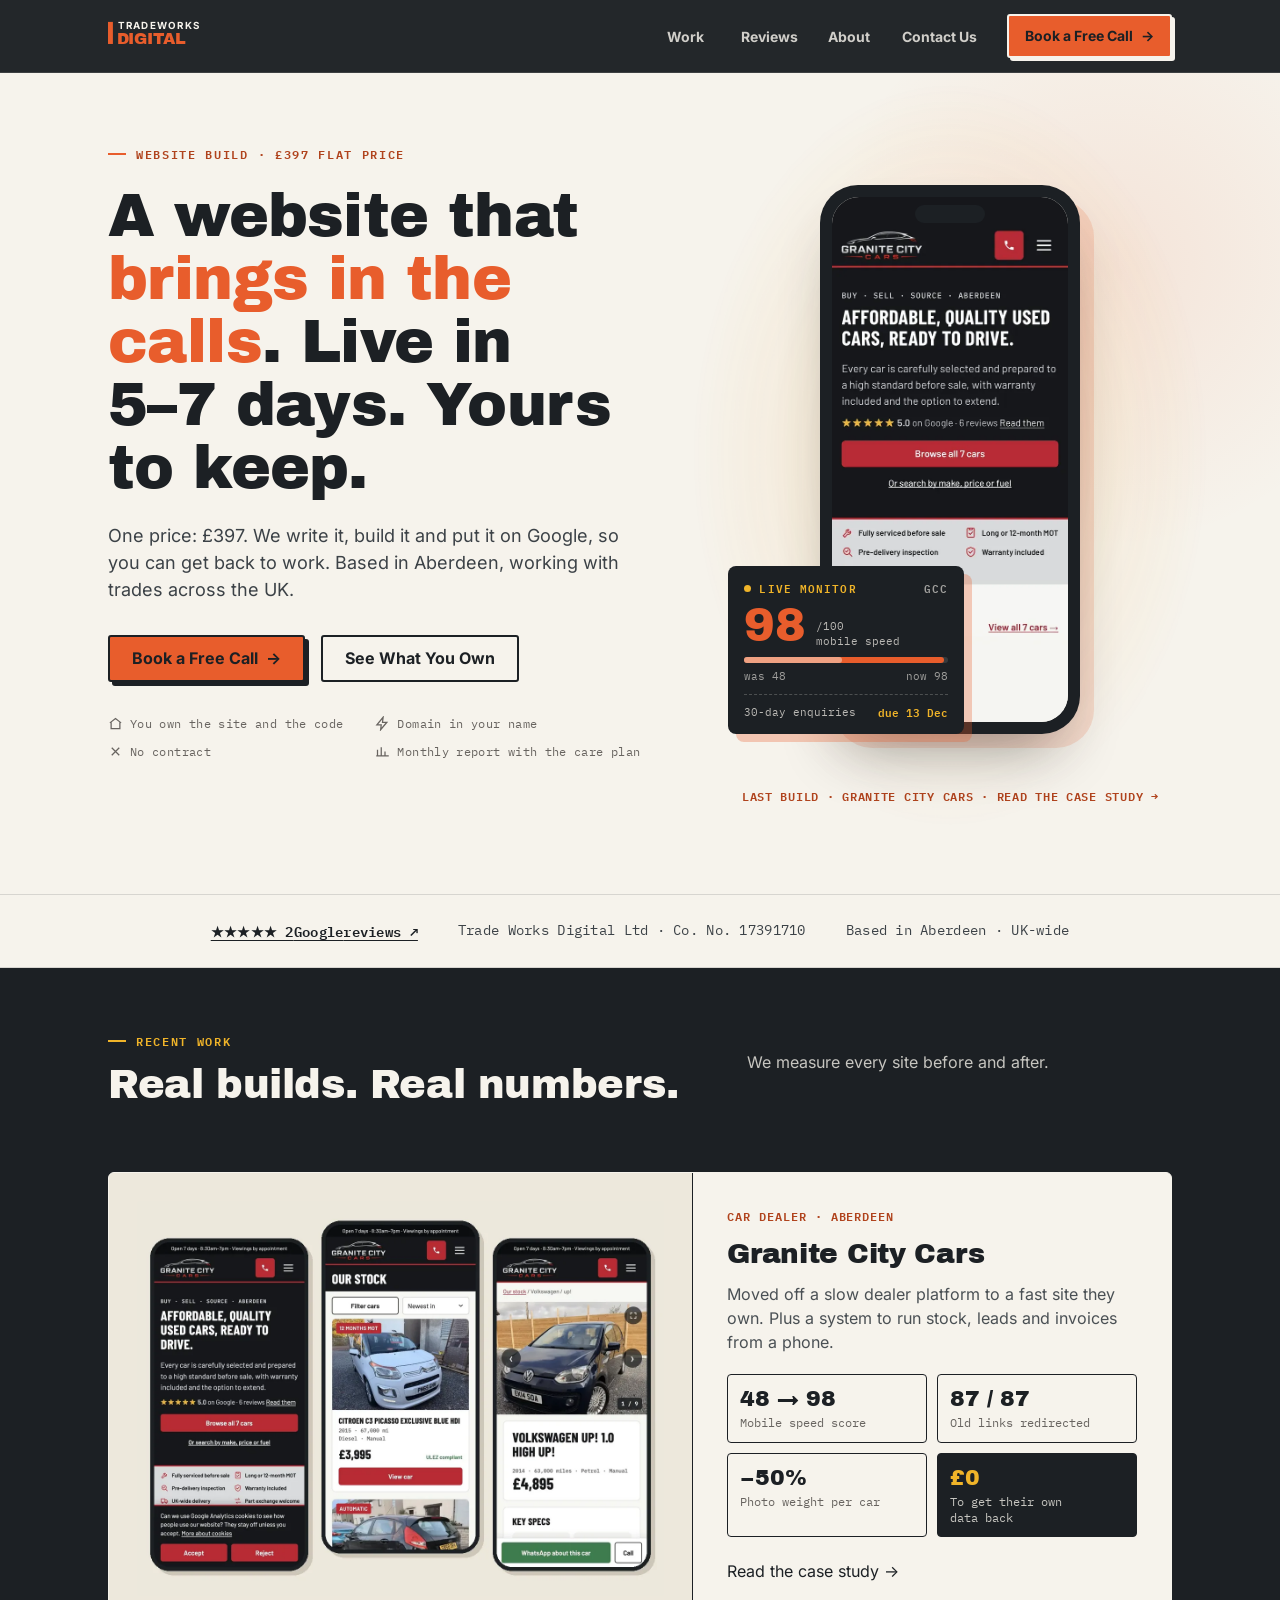
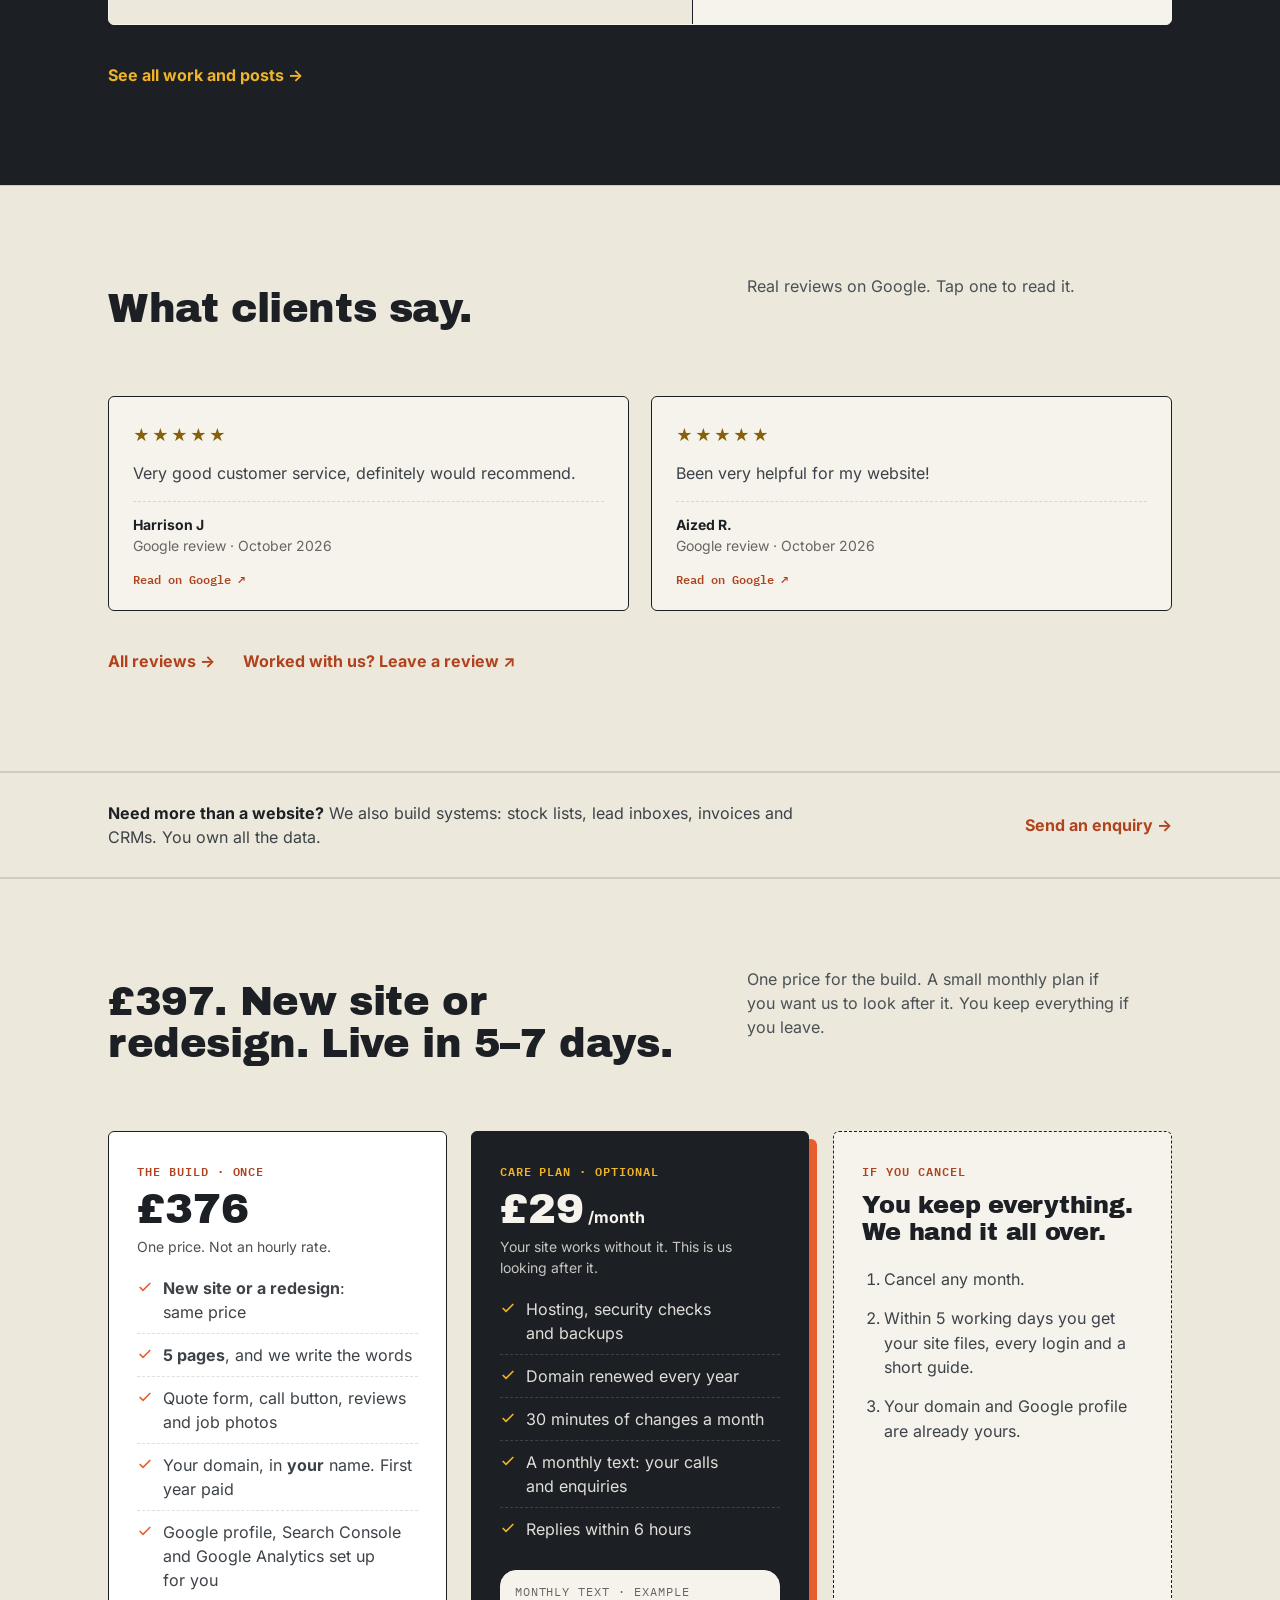
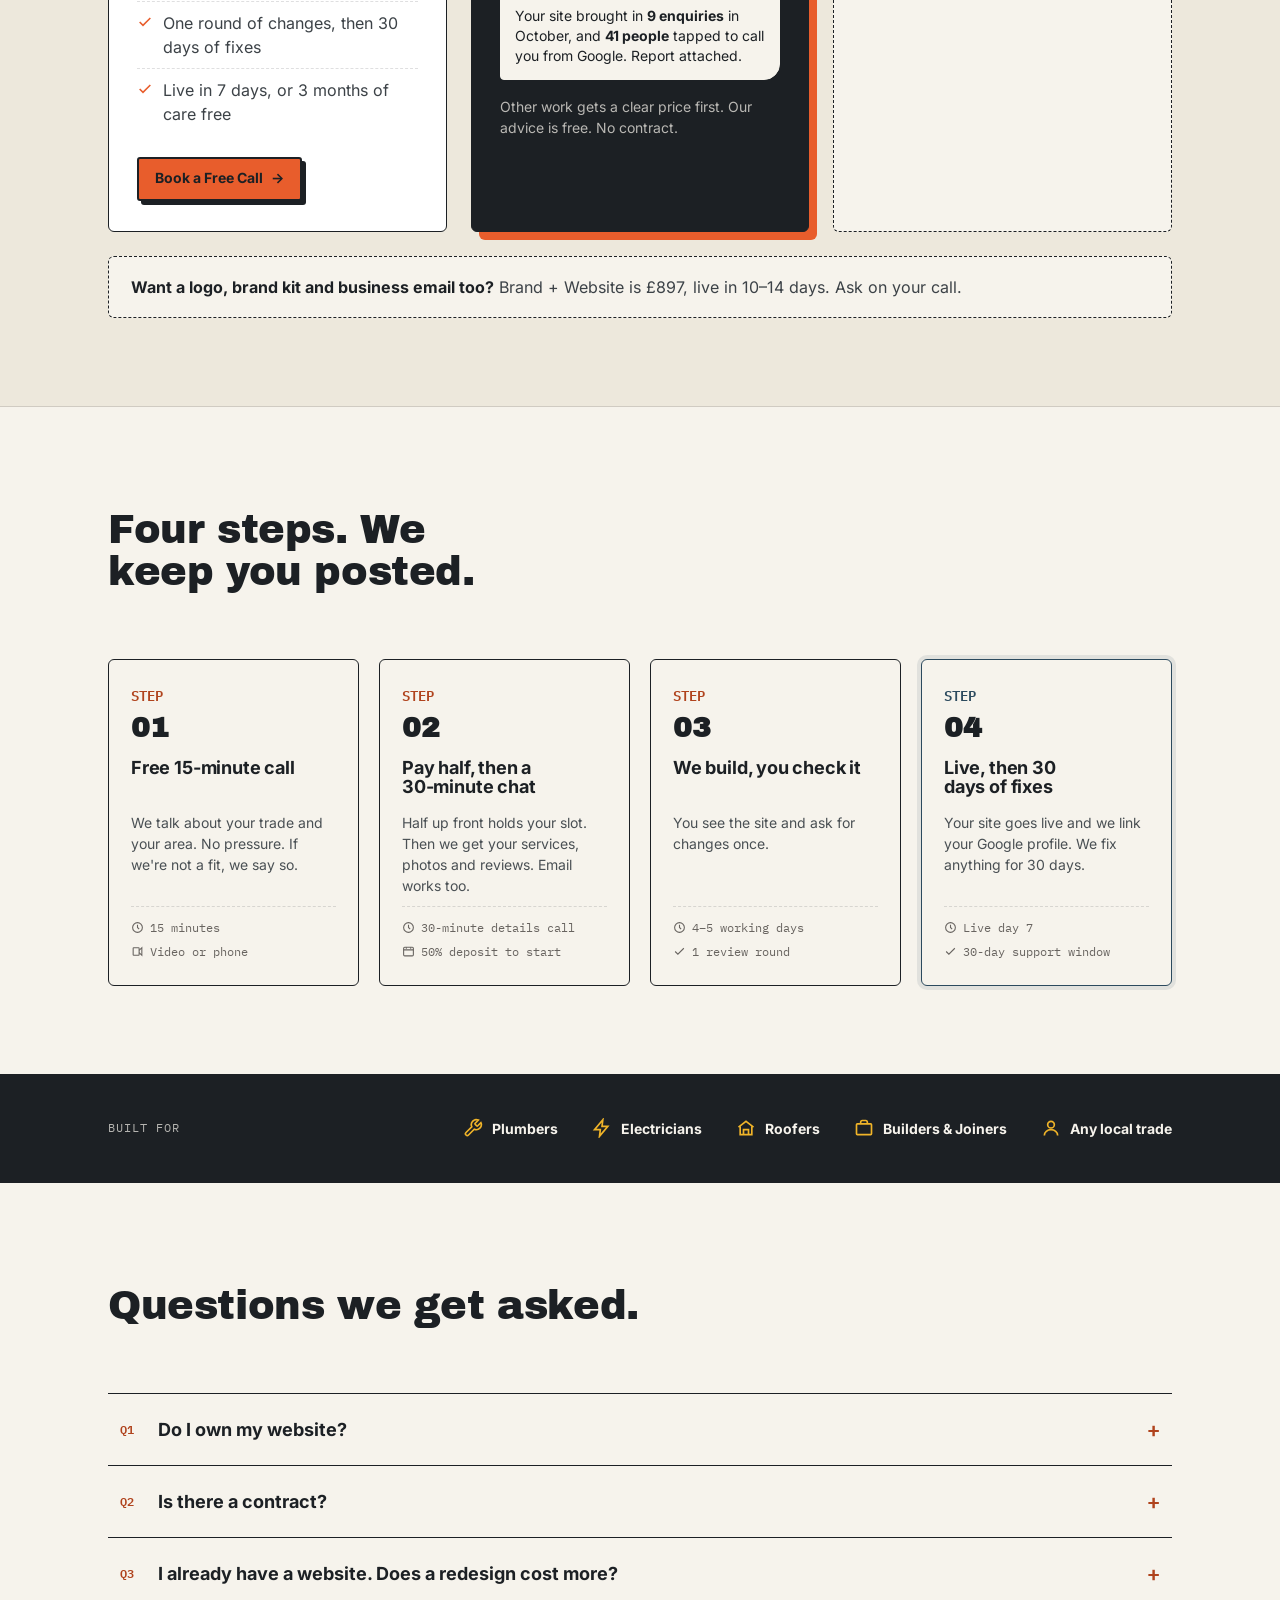
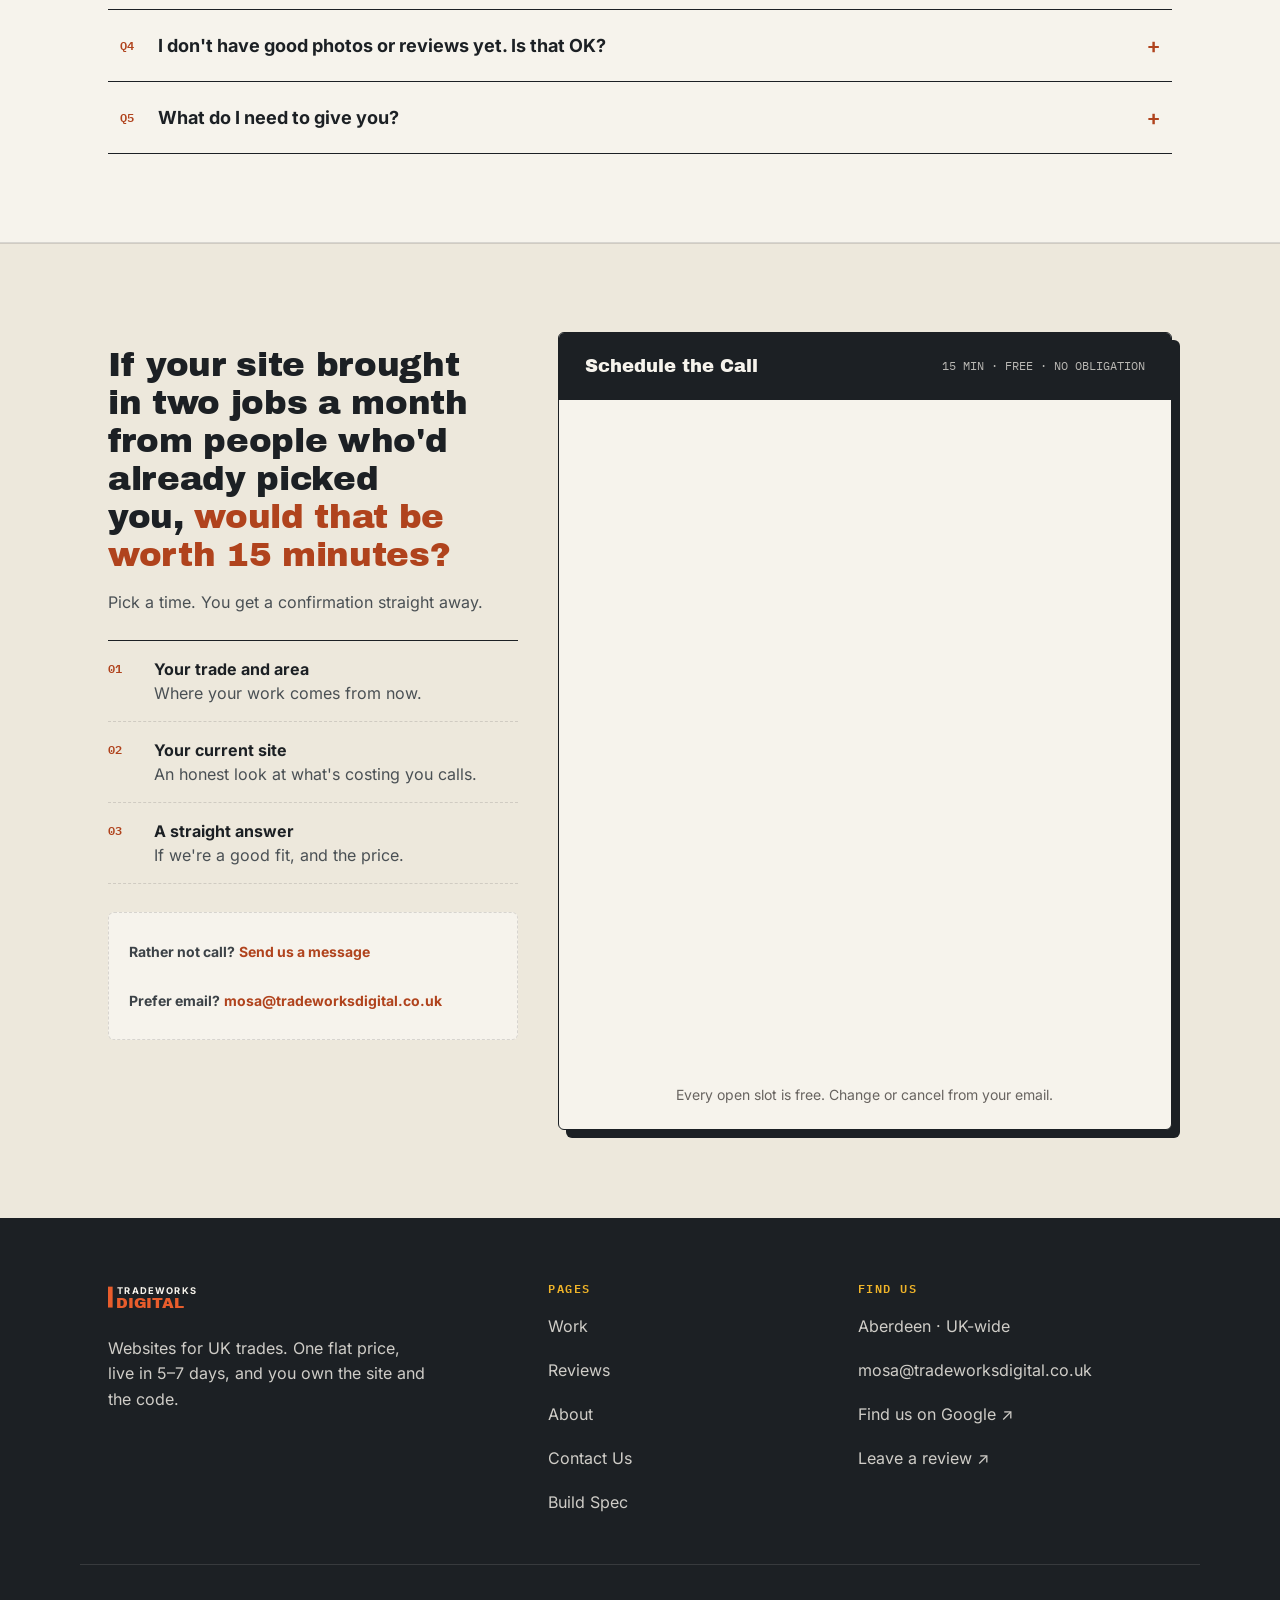
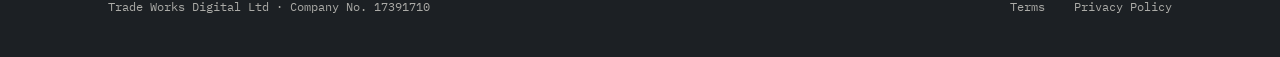
==== commit 1996556b: "SEO: one business schema node (@id) on home + Build Spec, articles point to it; shorter homepage met" ====
--- a/index.html
+++ b/index.html
@@ -8,7 +8,7 @@
 <meta name="format-detection" content="telephone=no, date=no, address=no, email=no">
 <script>document.documentElement.className=document.documentElement.className.replace('no-js','js');</script>
 <title>Website Design for Trades in Aberdeen | Tradeworks Digital</title>
-<meta name="description" content="We build websites for plumbers, electricians, roofers, and other trades across Aberdeen and the UK. Pay one flat price: £397. Your site goes live in 5–7 days. It gets your phone ringing.">
+<meta name="description" content="Websites for plumbers, electricians, roofers and other trades in Aberdeen and the UK. One flat price, £397. Live in 5–7 days. Gets your phone ringing.">
 <meta name="robots" content="index, follow">
 <meta name="theme-color" content="#1C2024">
 <link rel="canonical" href="https://www.tradeworksdigital.co.uk/">
@@ -454,6 +454,7 @@
 {
   "@context": "https://schema.org",
   "@type": "ProfessionalService",
+  "@id": "https://www.tradeworksdigital.co.uk/#business",
   "name": "Tradeworks Digital",
   "description": "We build websites for plumbers, electricians, roofers, and other local trades. You pay one flat price.",
   "url": "https://www.tradeworksdigital.co.uk/",
@@ -484,7 +485,9 @@
     "name": "Lead-generating website build for trades businesses",
     "priceCurrency": "GBP",
     "price": "397"
-  }
+  },
+  "logo": "https://www.tradeworksdigital.co.uk/android-chrome-512.png",
+  "image": "https://www.tradeworksdigital.co.uk/images/share.jpg"
 }
 </script>
 <script src="site.js" defer></script>
--- a/site.css
+++ b/site.css
@@ -16,7 +16,10 @@
 .form-grid > *, .field input, .field textarea, .field select{min-width:0;}
 .field input, .field textarea{width:100%;}
 .c-card{min-width:0;}
-@media (max-width:860px){.js .m-cta{bottom:env(safe-area-inset-bottom,0px);padding:12px 16px;background:#1C2024 !important;will-change:transform;backface-visibility:hidden}.js .m-cta::after{content:"";position:absolute;left:0;right:0;top:100%;height:calc(env(safe-area-inset-bottom,0px) + max(160px, 40vh));background:#1C2024;pointer-events:none}}[data-count]{font-variant-numeric:tabular-nums}
+@media (max-width:860px){.js .m-cta{bottom:env(safe-area-inset-bottom,0px);padding:12px 16px;background:#1C2024 !important;will-change:transform;backface-visibility:hidden}.js .m-cta::after{content:"";position:absolute;left:0;right:0;top:100%;height:calc(env(safe-area-inset-bottom,0px) + max(160px, 40vh));background:#1C2024;pointer-events:none}.m-cta .btn{box-shadow:none !important;border-radius:6px !important}.m-cta-mail{border-radius:6px !important}}[data-count]{font-variant-numeric:tabular-nums}
+/* Phone-added links (iPhone data detectors): look like plain text, not tappable */
+a[x-apple-data-detectors]{color:inherit !important;text-decoration:none !important;font:inherit !important;pointer-events:none !important;cursor:text}
+
 /* Modern Web Guidance (cross-document-transitions, motion): soft cross-fade between pages, opt-in to motion only */
 @media (prefers-reduced-motion: no-preference){
   @view-transition{navigation:auto;}
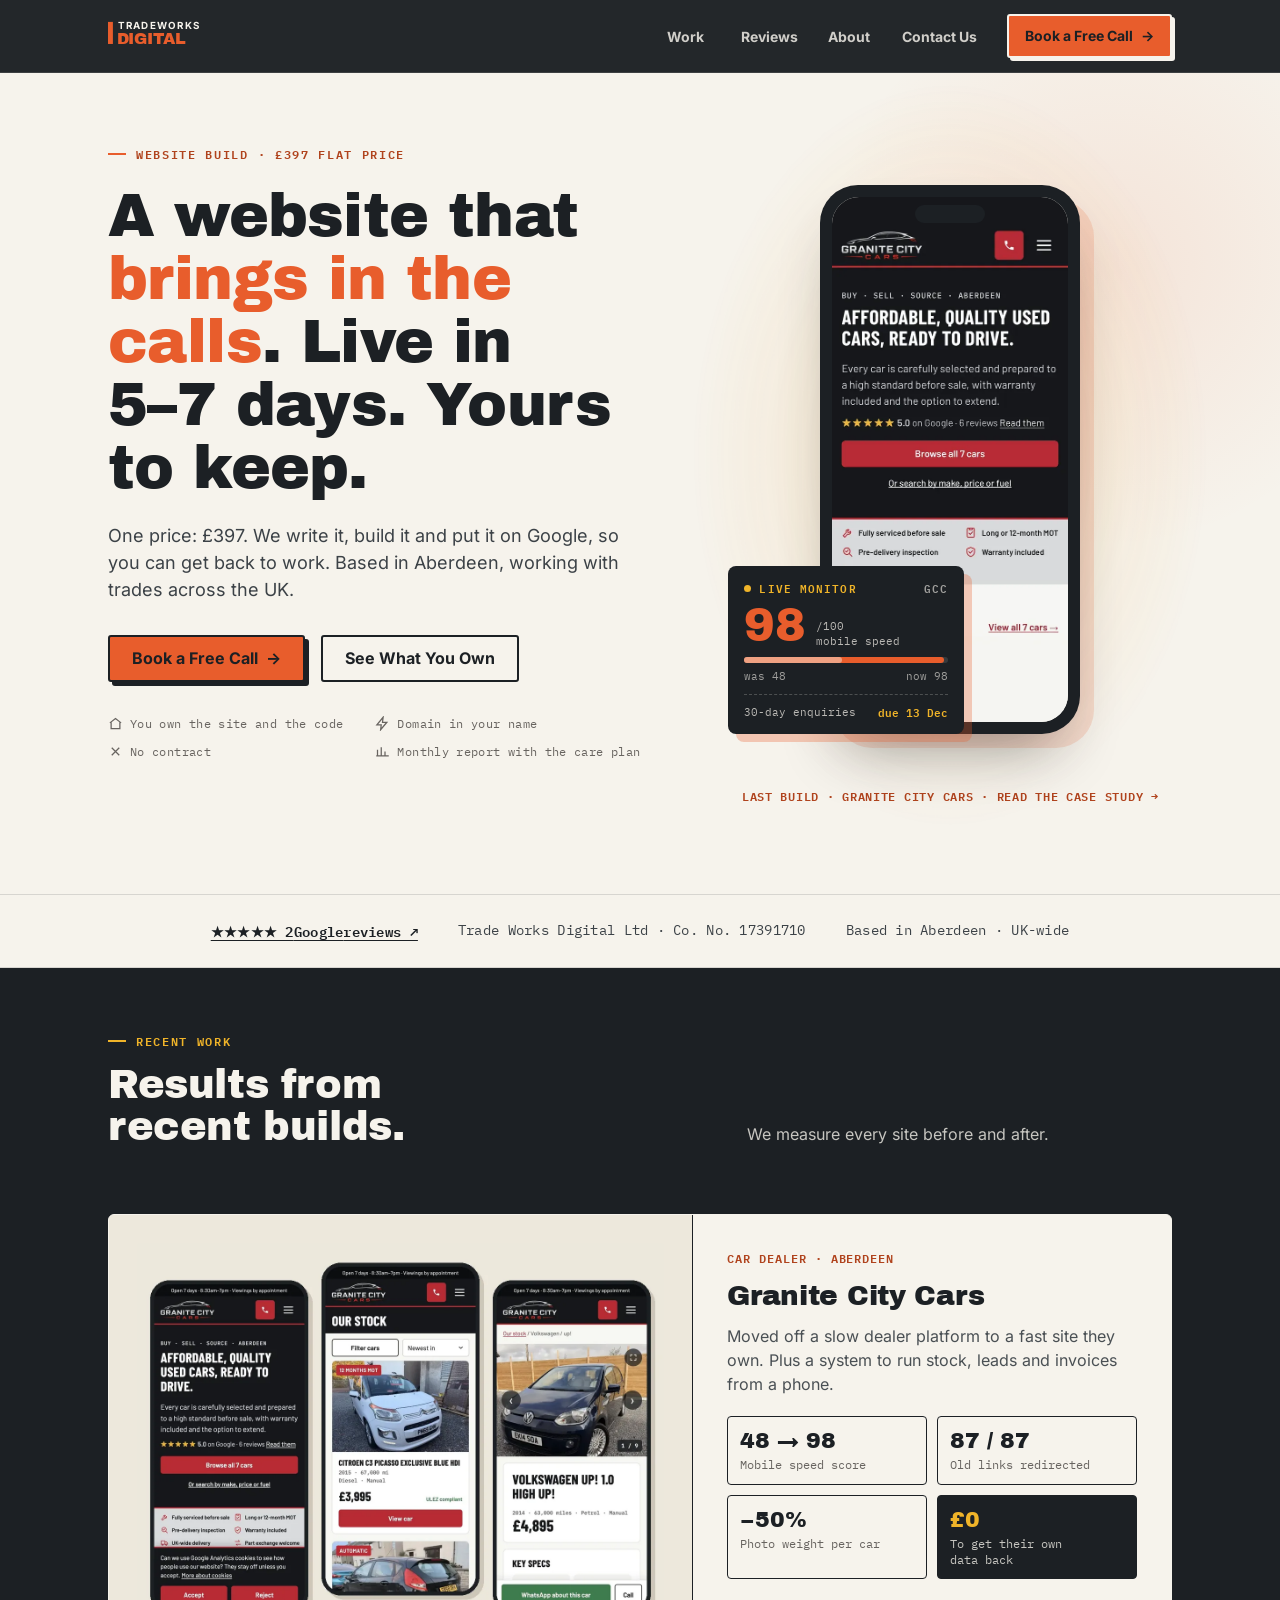
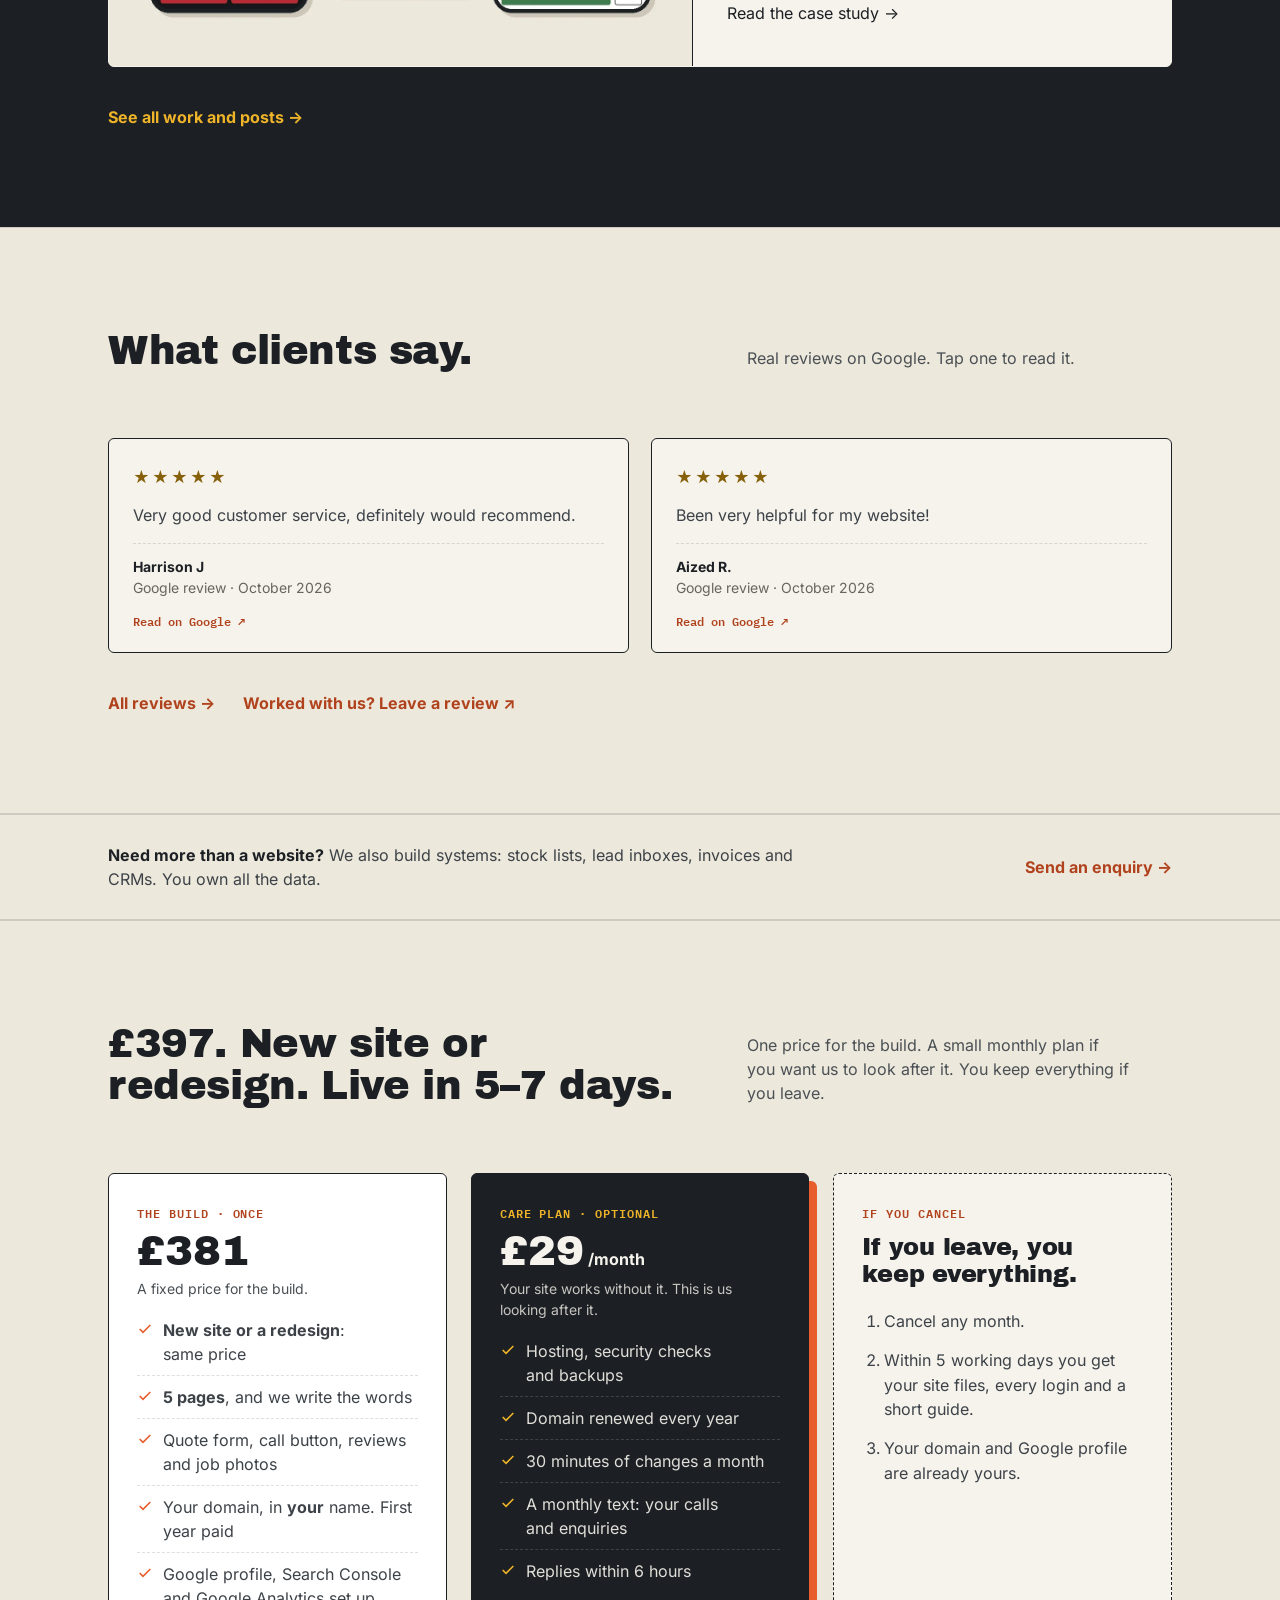
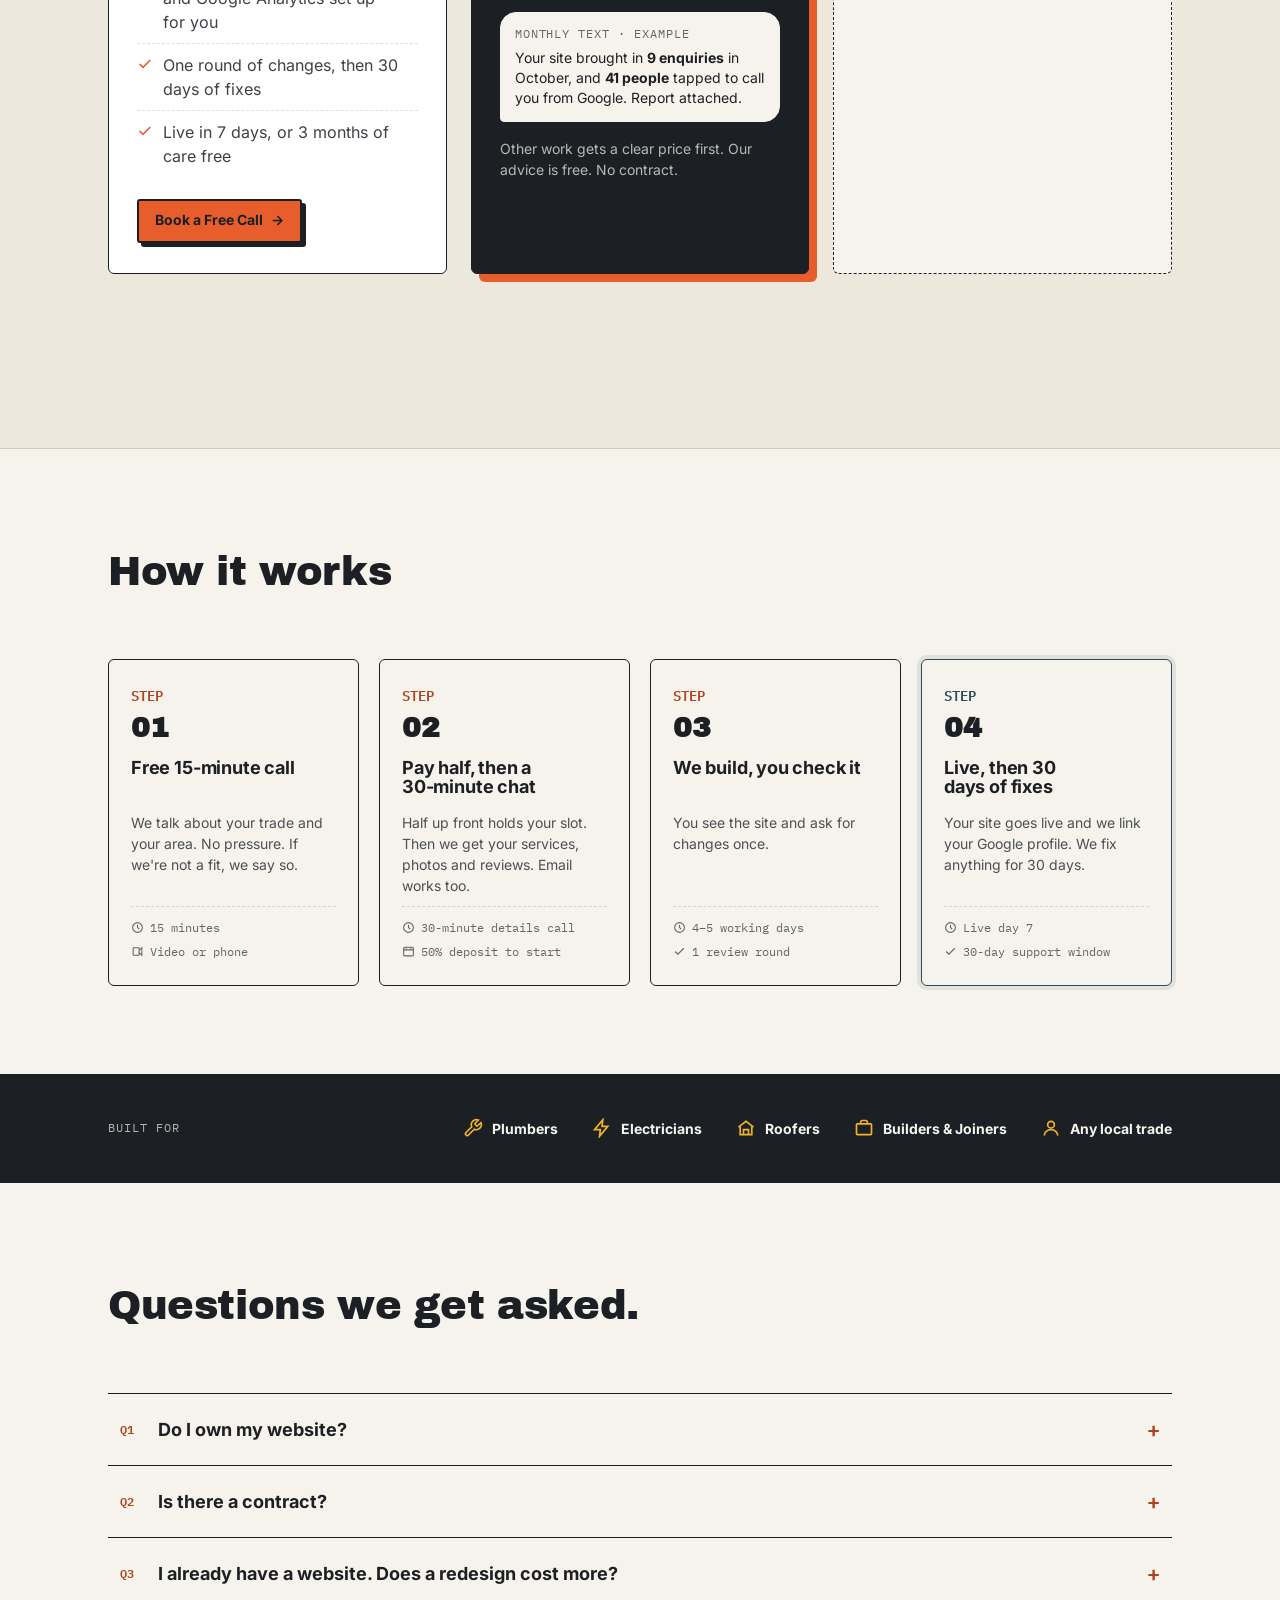
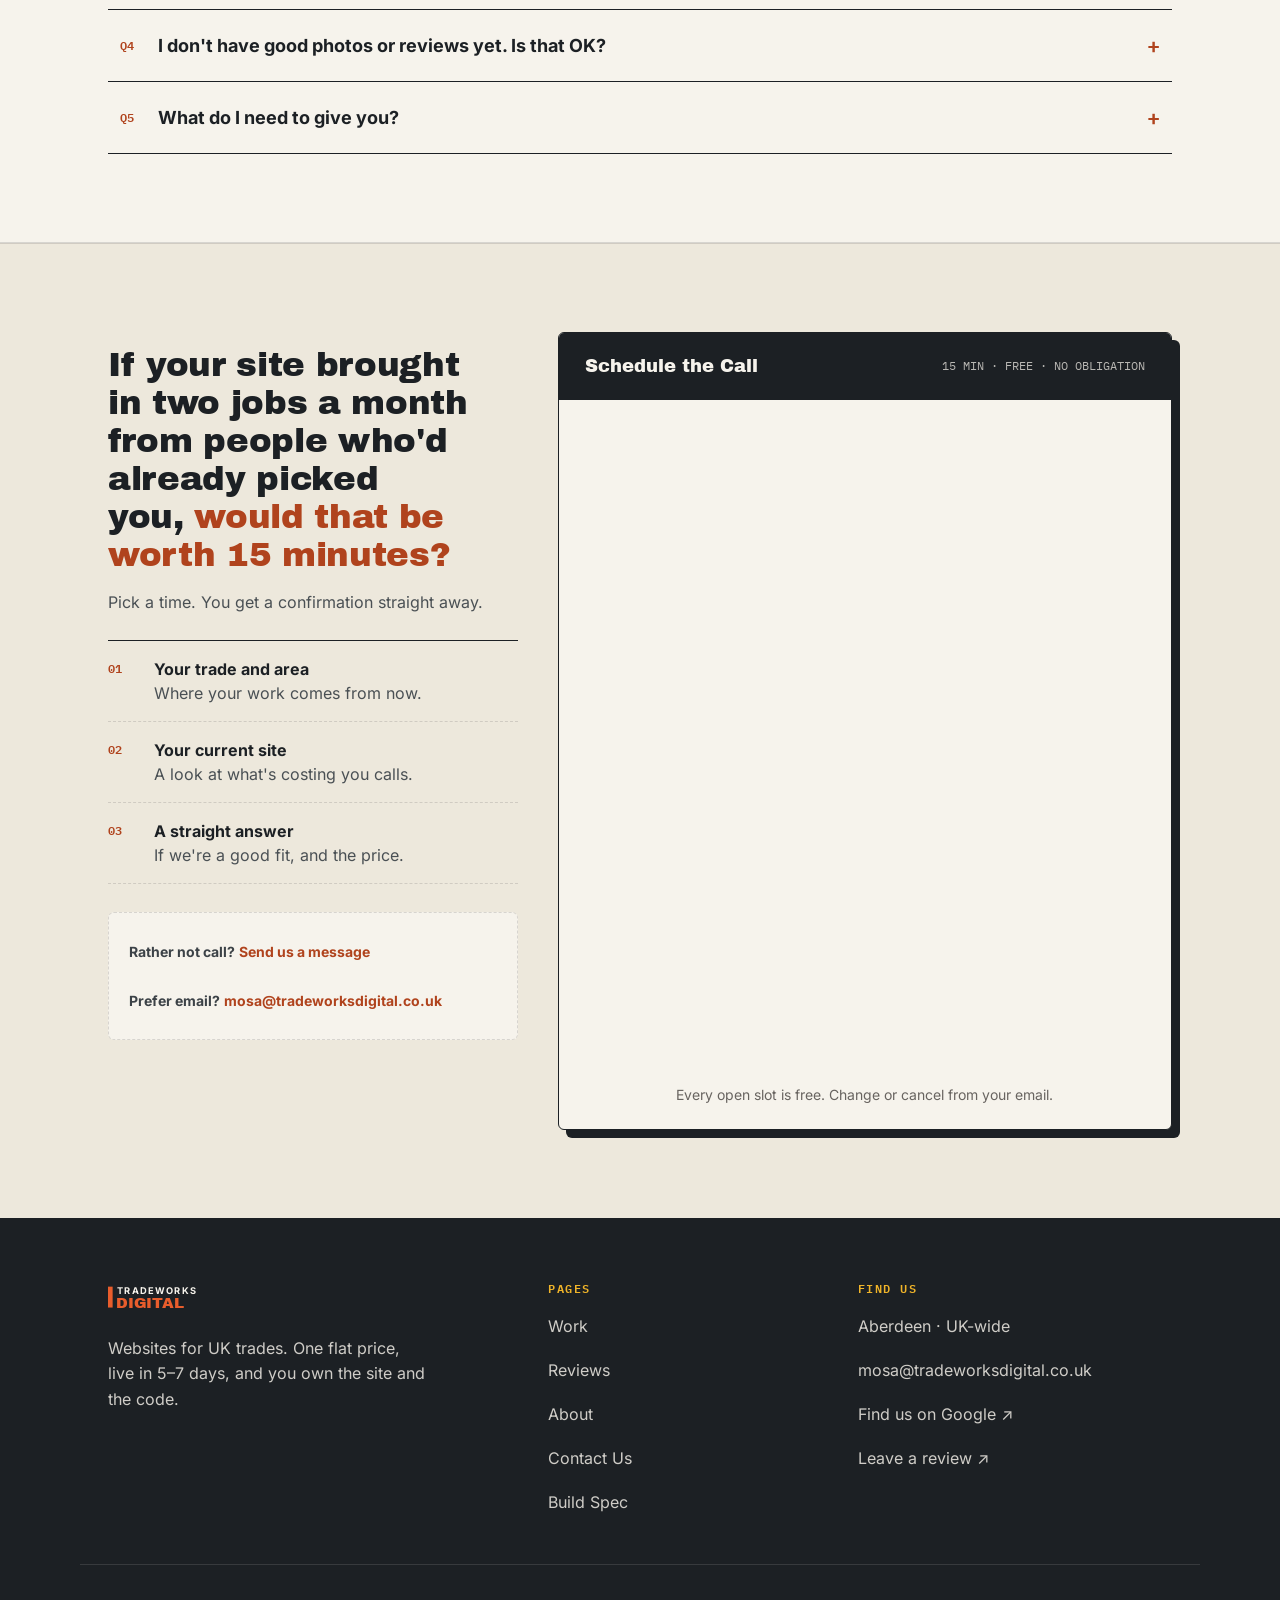
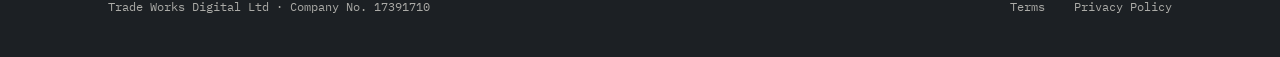
==== commit fe961081: "Copy pass (plainer headings, Build Spec rewrite) and align section-head intro text with heading Co-A" ====
--- a/index.html
+++ b/index.html
@@ -8,7 +8,7 @@
 <meta name="format-detection" content="telephone=no, date=no, address=no, email=no">
 <script>document.documentElement.className=document.documentElement.className.replace('no-js','js');</script>
 <title>Website Design for Trades in Aberdeen | Tradeworks Digital</title>
-<meta name="description" content="Websites for plumbers, electricians, roofers and other trades in Aberdeen and the UK. One flat price, £397. Live in 5–7 days. Gets your phone ringing.">
+<meta name="description" content="We build websites for plumbers, electricians, roofers, and other trades across Aberdeen and the UK. Pay one flat price: £397. Your site goes live in 5–7 days. It gets your phone ringing.">
 <meta name="robots" content="index, follow">
 <meta name="theme-color" content="#1C2024">
 <link rel="canonical" href="https://www.tradeworksdigital.co.uk/">
@@ -454,7 +454,6 @@
 {
   "@context": "https://schema.org",
   "@type": "ProfessionalService",
-  "@id": "https://www.tradeworksdigital.co.uk/#business",
   "name": "Tradeworks Digital",
   "description": "We build websites for plumbers, electricians, roofers, and other local trades. You pay one flat price.",
   "url": "https://www.tradeworksdigital.co.uk/",
@@ -485,9 +484,7 @@
     "name": "Lead-generating website build for trades businesses",
     "priceCurrency": "GBP",
     "price": "397"
-  },
-  "logo": "https://www.tradeworksdigital.co.uk/android-chrome-512.png",
-  "image": "https://www.tradeworksdigital.co.uk/images/share.jpg"
+  }
 }
 </script>
 <script src="site.js" defer></script>
@@ -673,7 +670,7 @@
     <div class="wrap">
       <div class="section-head reveal">
         <span class="eyebrow">Recent Work</span>
-        <h2>Real builds. Real numbers.</h2>
+        <h2>Results from recent builds.</h2>
         <p>We measure every site before and after.</p>
       </div>
       <div class="work-panel">
@@ -745,7 +742,7 @@
         <div class="o-card">
           <span class="tag">THE BUILD · ONCE</span>
           <div class="amt" data-count="397" data-from="297" data-prefix="£">£397</div>
-          <p class="note">One price. Not an hourly rate.</p>
+          <p class="note">A fixed price for the build.</p>
           <ul class="ticks">
             <li><svg viewBox="0 0 24 24" fill="none" stroke-width="2.4" aria-hidden="true"><path d="M20 6 9 17l-5-5"/></svg><span><b>New site or a redesign</b>: same price</span></li>
             <li><svg viewBox="0 0 24 24" fill="none" stroke-width="2.4" aria-hidden="true"><path d="M20 6 9 17l-5-5"/></svg><span><b>5 pages</b>, and we write the words</span></li>
@@ -777,7 +774,7 @@
         </div>
         <div class="o-card cancel">
           <span class="tag">IF YOU CANCEL</span>
-          <h3>You keep everything. We hand it all over.</h3>
+          <h3>If you leave, you keep everything.</h3>
           <ol>
             <li>Cancel any month.</li>
             <li>Within 5 working days you get your site files, every login and a short guide.</li>
@@ -795,7 +792,7 @@
   <section id="process">
     <div class="wrap">
       <div class="section-head reveal">
-<h2>Four steps. We keep you posted.</h2>
+<h2>How it works</h2>
       </div>
 
       <div class="process-list reveal-stagger">
@@ -906,7 +903,7 @@
         <p>Pick a time. You get a confirmation straight away.</p>
         <ol class="call-list">
           <li><span class="n">01</span><div><b>Your trade and area</b><span>Where your work comes from now.</span></div></li>
-          <li><span class="n">02</span><div><b>Your current site</b><span>An honest look at what's costing you calls.</span></div></li>
+          <li><span class="n">02</span><div><b>Your current site</b><span>A look at what's costing you calls.</span></div></li>
           <li><span class="n">03</span><div><b>A straight answer</b><span>If we're a good fit, and the price.</span></div></li>
         </ol>
         <div class="book-alt">
--- a/site.css
+++ b/site.css
@@ -20,6 +20,8 @@
 /* Phone-added links (iPhone data detectors): look like plain text, not tappable */
 a[x-apple-data-detectors]{color:inherit !important;text-decoration:none !important;font:inherit !important;pointer-events:none !important;cursor:text}
 
+@media (min-width:861px){.section-head{align-items:end}.section-head > h2{align-self:end;margin-bottom:0 !important}.section-head > p{align-self:end;margin:0 !important;padding-bottom:16px}}
+
 /* Modern Web Guidance (cross-document-transitions, motion): soft cross-fade between pages, opt-in to motion only */
 @media (prefers-reduced-motion: no-preference){
   @view-transition{navigation:auto;}
